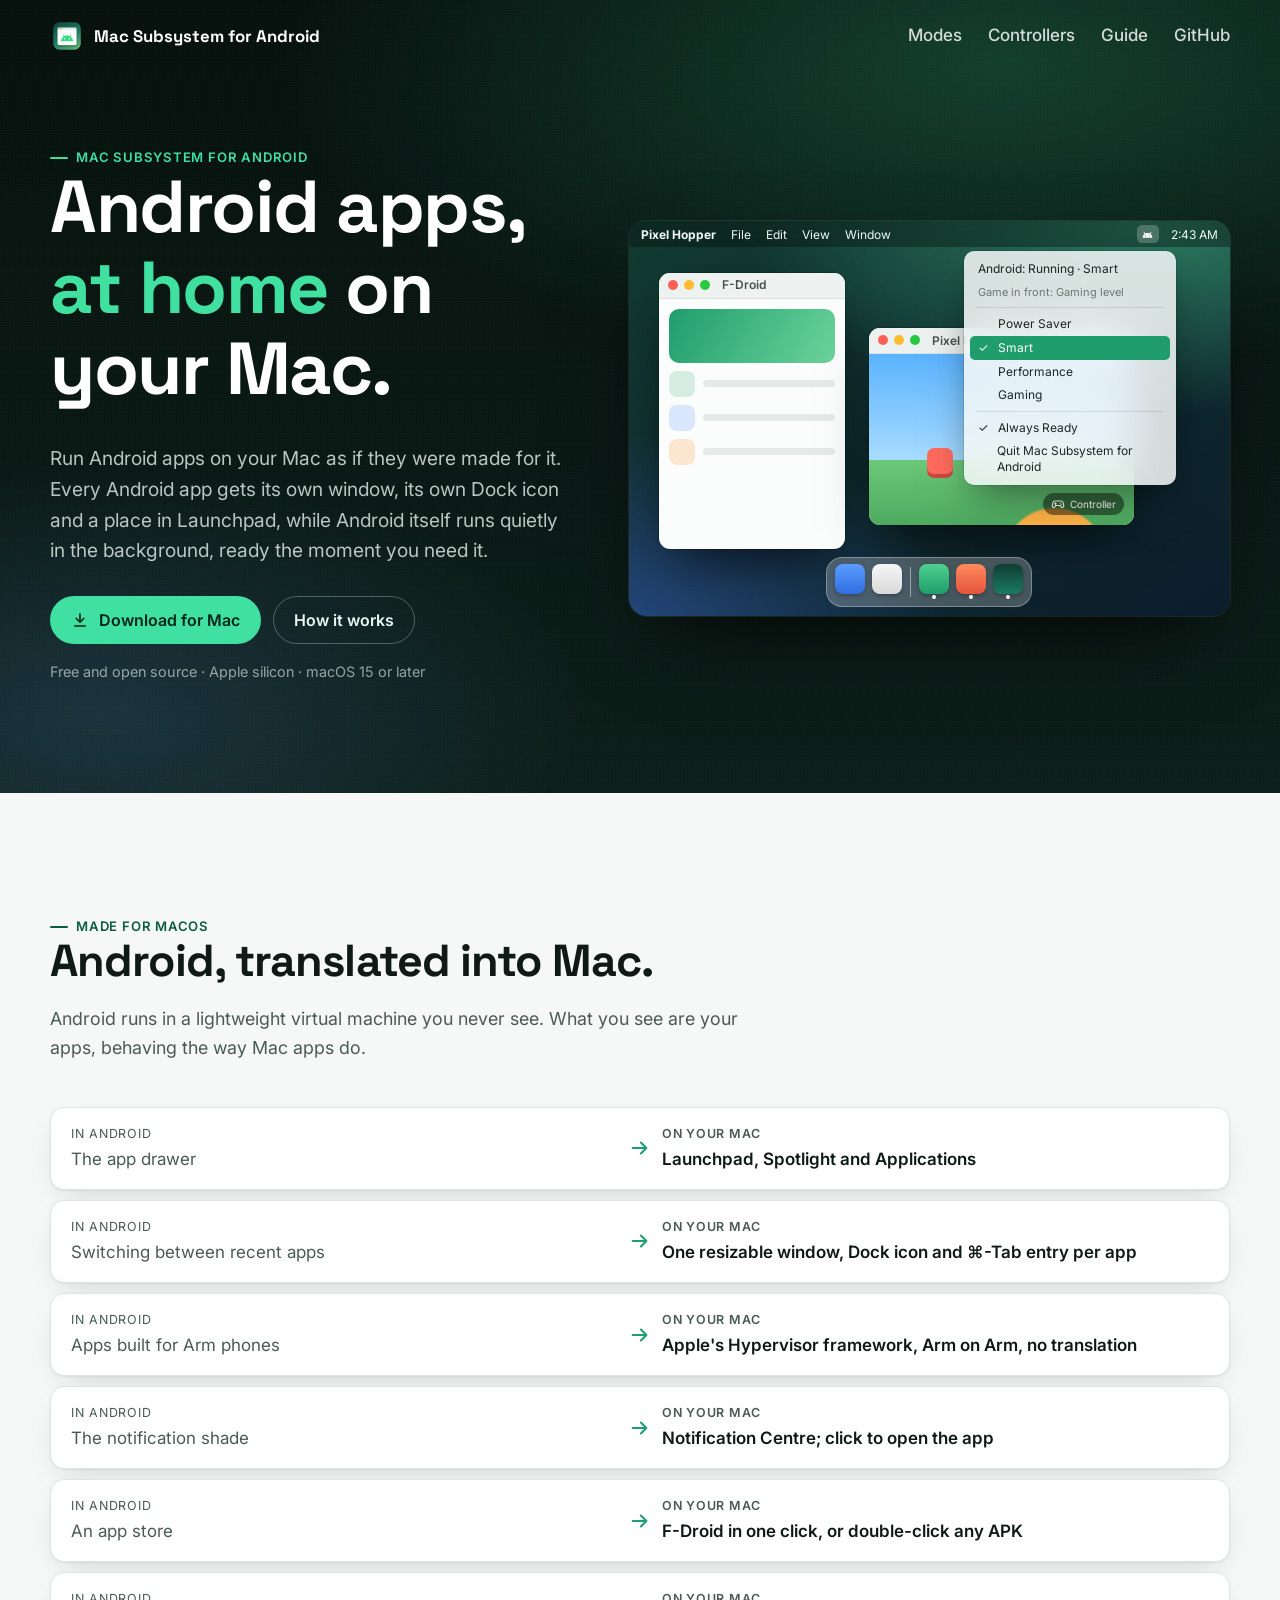
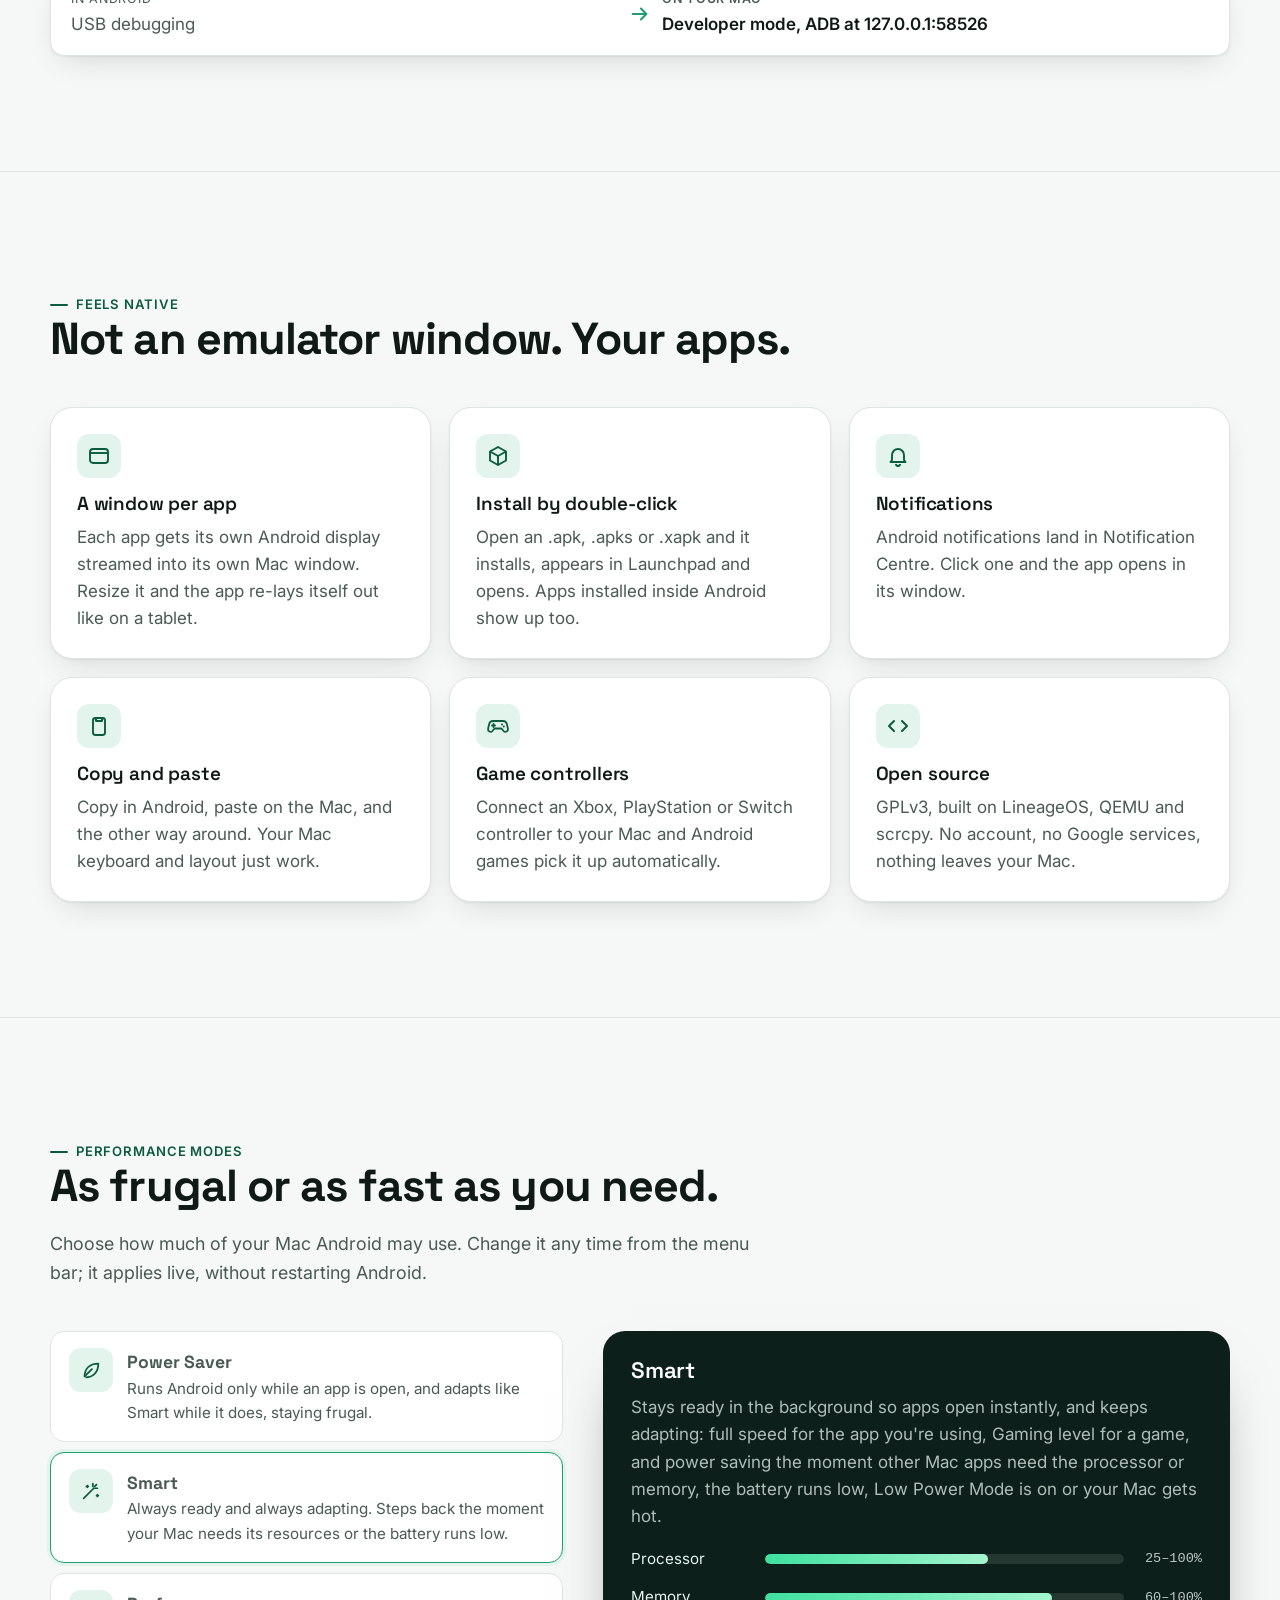
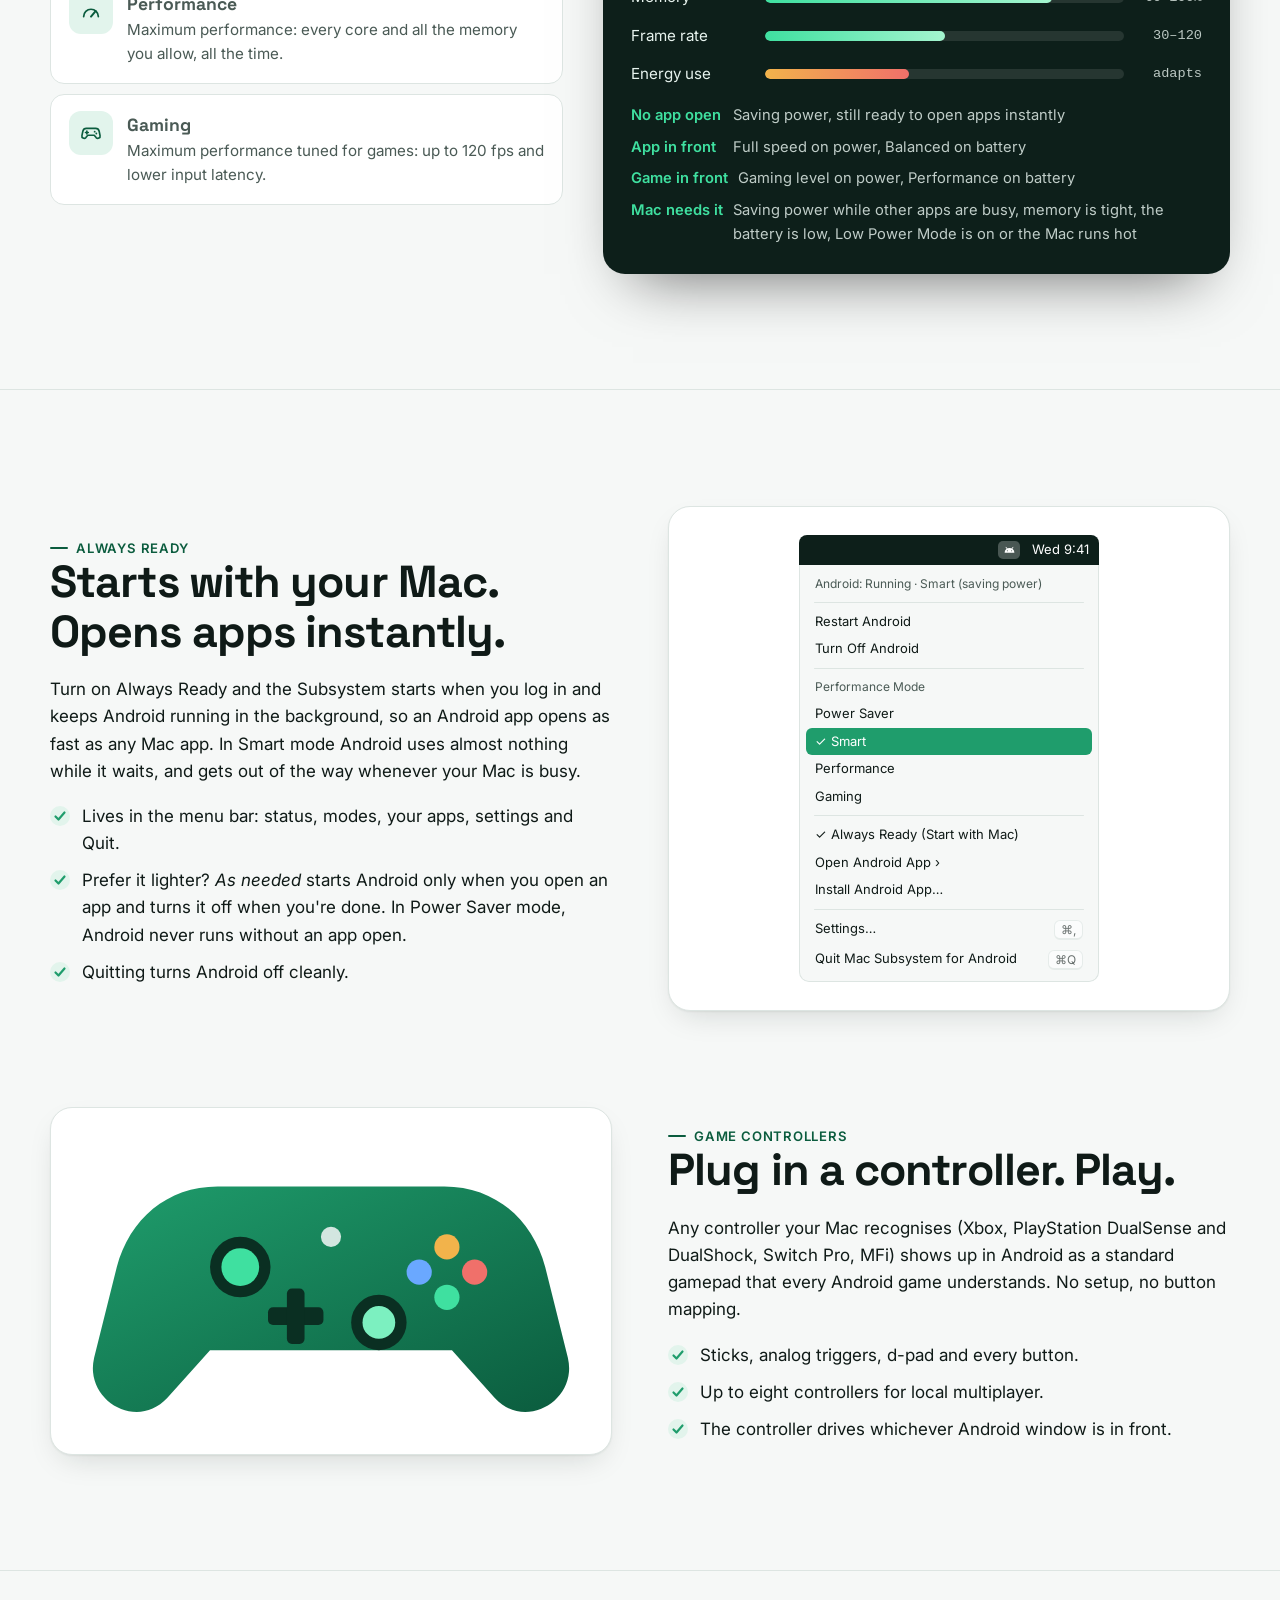
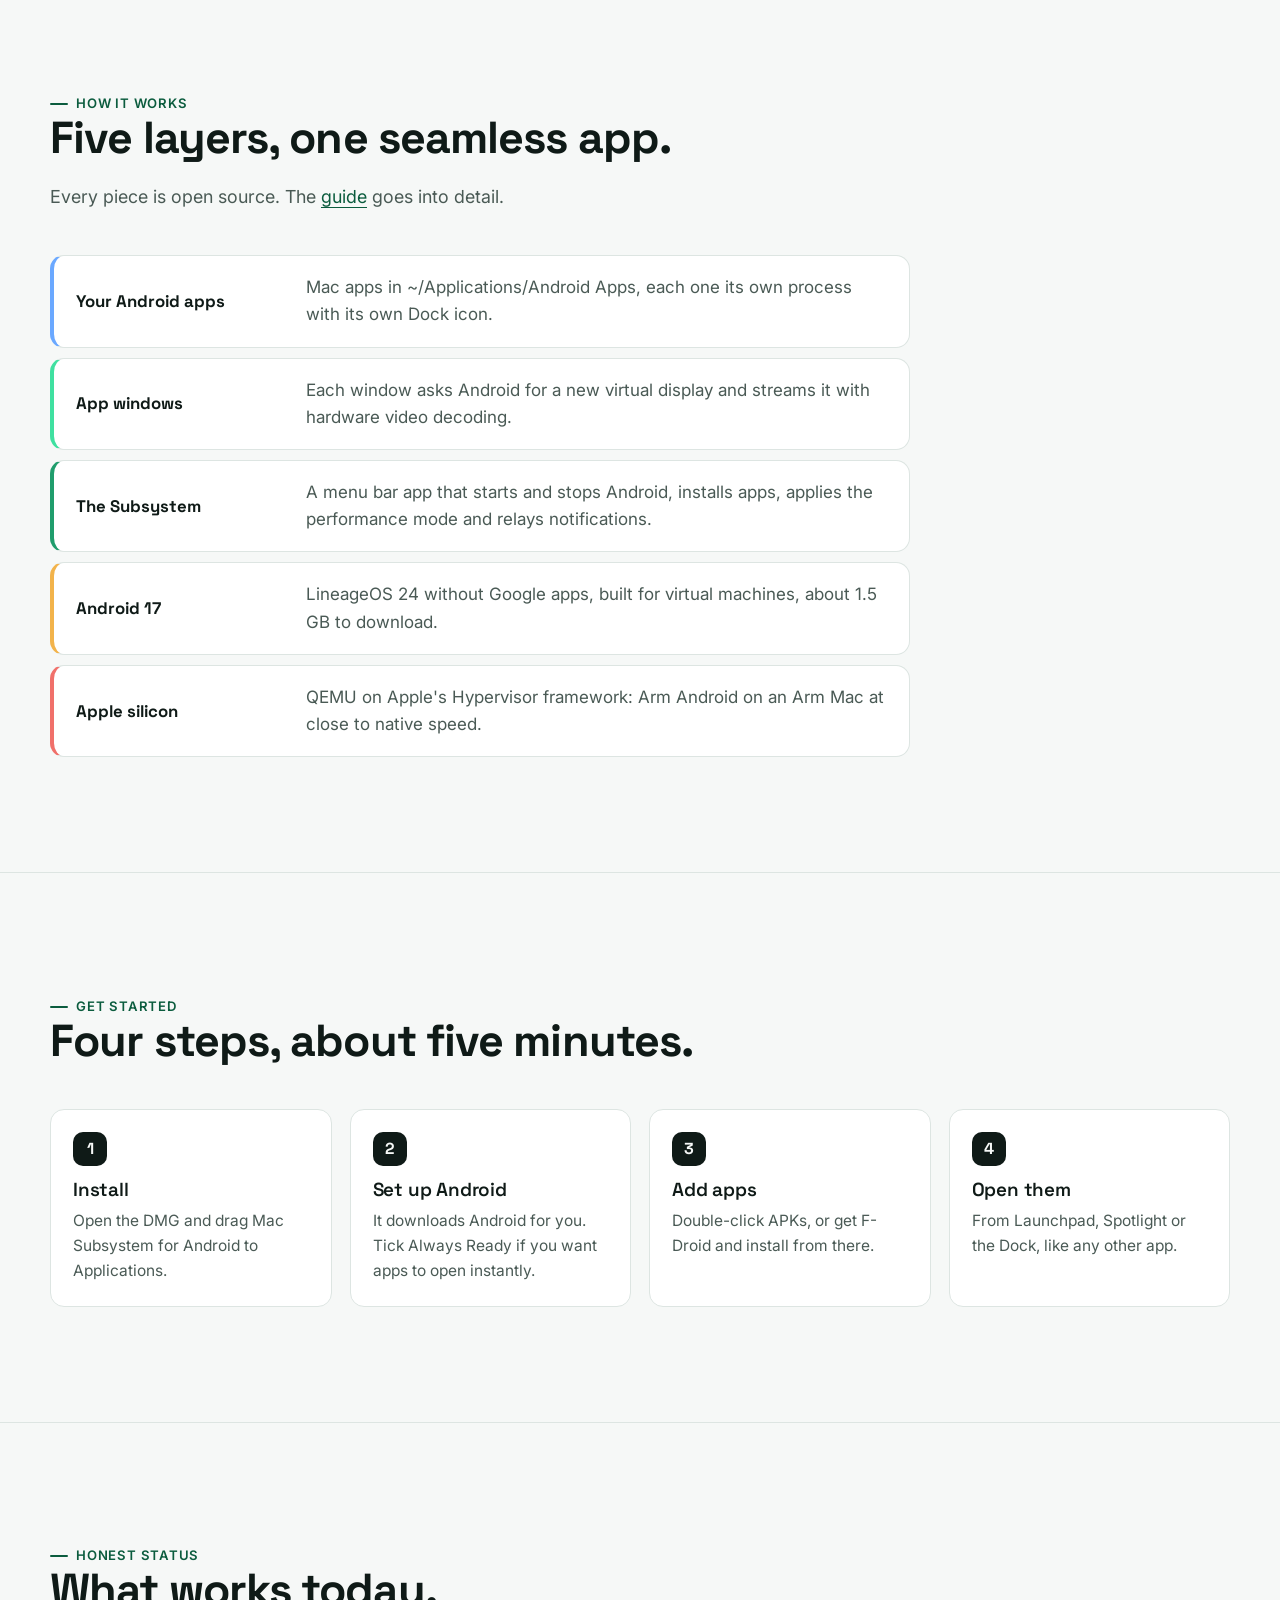
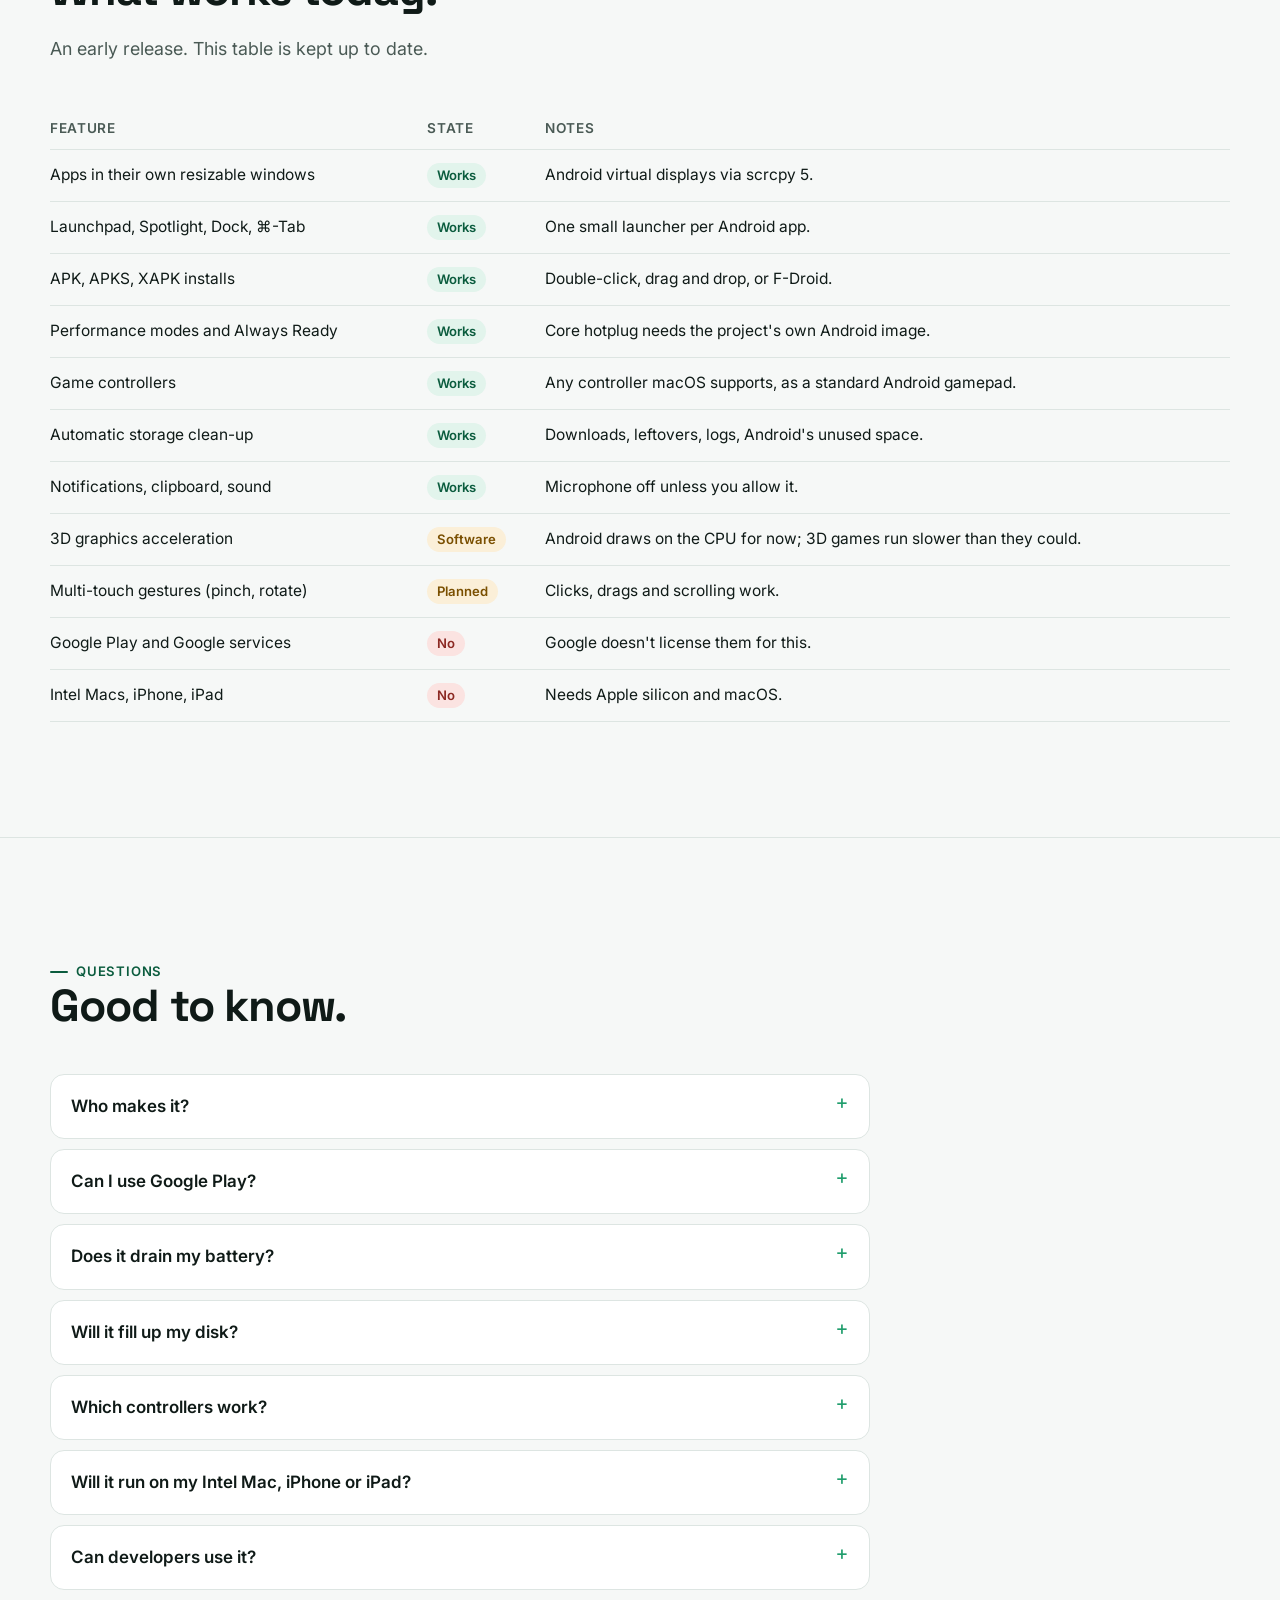
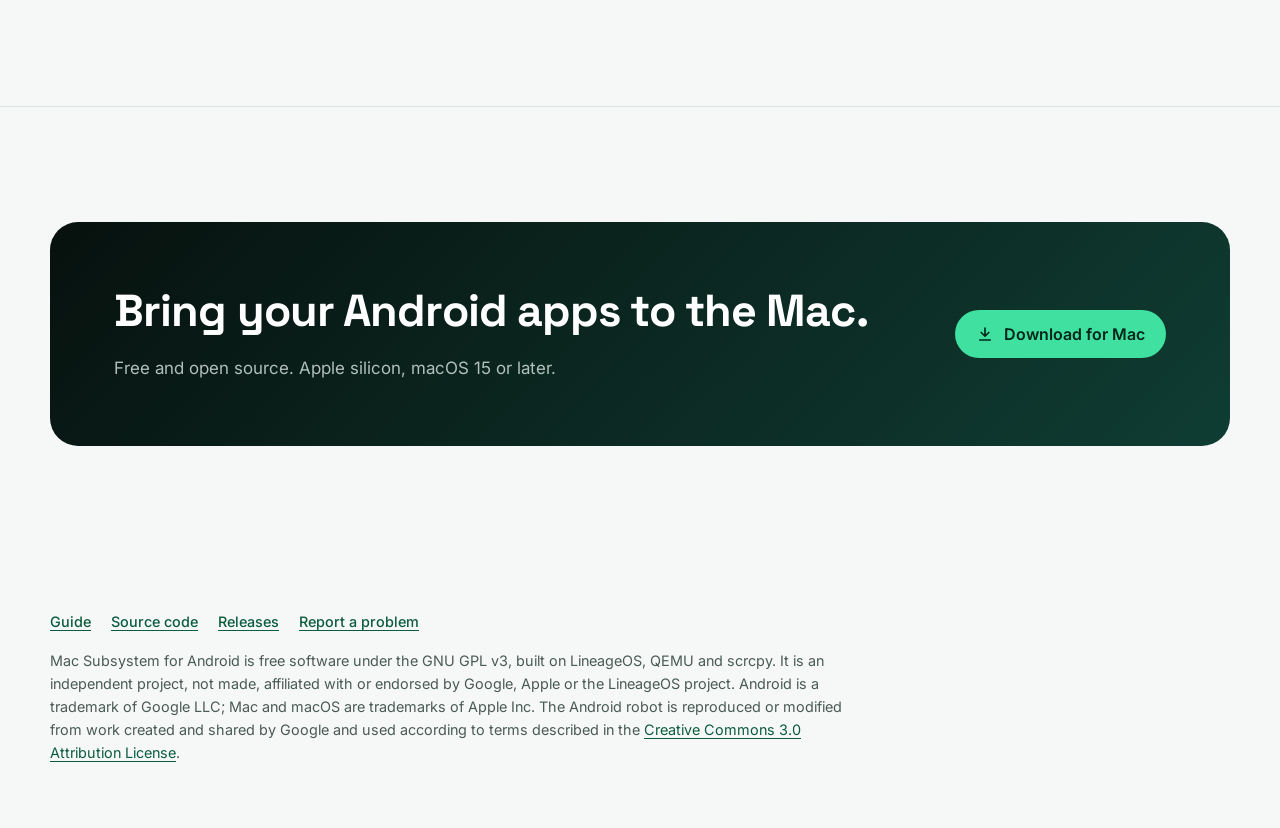
==== site/index.html @ d477b393 "Mac Subsystem for Android 0.1.0 Run Android apps on the Mac: LineageOS in QEMU with Apple's Hypervis" ====
<!doctype html>
<html lang="en">
<head>
  <meta charset="utf-8">
  <meta name="viewport" content="width=device-width, initial-scale=1">
  <title>Mac Subsystem for Android — Android apps, at home on your Mac</title>
  <meta name="description" content="Mac Subsystem for Android runs Android apps on your Mac like Mac apps: each one in its own window with its own Dock icon, game controllers, smart performance modes, and always ready in the background. Free and open source.">
  <meta name="theme-color" content="#07110e">
  <link rel="icon" href="assets/favicon.png">
  <link rel="apple-touch-icon" href="assets/apple-touch-icon.png">
  <link rel="preconnect" href="https://fonts.googleapis.com">
  <link rel="preconnect" href="https://fonts.gstatic.com" crossorigin>
  <link href="https://fonts.googleapis.com/css2?family=Inter:wght@400;500;600;700&family=Space+Grotesk:wght@500;600;700&display=swap" rel="stylesheet">
  <link rel="stylesheet" href="site.css">
</head>
<body>
  <svg width="0" height="0" style="position:absolute" aria-hidden="true">
    <symbol id="i-download" viewBox="0 0 24 24"><path d="M12 4v11m-5-5 5 5 5-5M5 20h14" fill="none" stroke="currentColor" stroke-width="2.2" stroke-linecap="round" stroke-linejoin="round"/></symbol>
    <symbol id="i-arrow" viewBox="0 0 24 24"><path d="M4 12h15m-6-6 6 6-6 6" fill="none" stroke="currentColor" stroke-width="2.2" stroke-linecap="round" stroke-linejoin="round"/></symbol>
    <symbol id="i-droid" viewBox="0 0 24 24"><path d="M8.2 11.9 5.7 7.9m10.1 4 2.5-4" stroke="currentColor" stroke-width="1.6" stroke-linecap="round"/><path fill-rule="evenodd" fill="currentColor" d="M3 18a9 9 0 0 1 18 0zM7.1 14.2a1 1 0 1 0 2 0a1 1 0 1 0-2 0zM14.9 14.2a1 1 0 1 0 2 0a1 1 0 1 0-2 0z"/></symbol>
    <symbol id="i-window" viewBox="0 0 24 24"><rect x="3" y="5" width="18" height="14" rx="3" fill="none" stroke="currentColor" stroke-width="1.9"/><path d="M3 9h18" stroke="currentColor" stroke-width="1.9"/></symbol>
    <symbol id="i-bell" viewBox="0 0 24 24"><path d="M6 16V11a6 6 0 0 1 12 0v5l1.5 2h-15z" fill="none" stroke="currentColor" stroke-width="1.9" stroke-linejoin="round"/><path d="M10 20a2 2 0 0 0 4 0" fill="none" stroke="currentColor" stroke-width="1.9"/></symbol>
    <symbol id="i-clip" viewBox="0 0 24 24"><rect x="6" y="4" width="12" height="17" rx="2.5" fill="none" stroke="currentColor" stroke-width="1.9"/><path d="M9 4h6v3H9z" fill="none" stroke="currentColor" stroke-width="1.9" stroke-linejoin="round"/></symbol>
    <symbol id="i-box" viewBox="0 0 24 24"><path d="M12 3 20 7.5v9L12 21l-8-4.5v-9z" fill="none" stroke="currentColor" stroke-width="1.9" stroke-linejoin="round"/><path d="M4 7.5 12 12l8-4.5M12 12v9" fill="none" stroke="currentColor" stroke-width="1.9"/></symbol>
    <symbol id="i-code" viewBox="0 0 24 24"><path d="m8 7-5 5 5 5m8-10 5 5-5 5" fill="none" stroke="currentColor" stroke-width="2" stroke-linecap="round" stroke-linejoin="round"/></symbol>
    <symbol id="i-leaf" viewBox="0 0 24 24"><path d="M5 19c0-8 5-14 15-14 0 10-6 15-14 15" fill="none" stroke="currentColor" stroke-width="1.9" stroke-linejoin="round"/><path d="M5 19 13 11" stroke="currentColor" stroke-width="1.9" stroke-linecap="round"/></symbol>
    <symbol id="i-wand" viewBox="0 0 24 24"><path d="m4 20 11-11M14 4v3m5 2h-3m2-4-2 2m-8-1v2m-1-1h2m10 9v2m-1-1h2" fill="none" stroke="currentColor" stroke-width="1.9" stroke-linecap="round"/></symbol>
    <symbol id="i-gauge" viewBox="0 0 24 24"><path d="M4 17a8 8 0 1 1 16 0" fill="none" stroke="currentColor" stroke-width="1.9" stroke-linecap="round"/><path d="m12 17 5-6" stroke="currentColor" stroke-width="2.2" stroke-linecap="round"/></symbol>
    <symbol id="i-pad" viewBox="0 0 24 24"><path d="M7 7h10a4 4 0 0 1 3.9 3.1l1 4.7A2.5 2.5 0 0 1 17.6 17l-2.1-2.5h-7L6.4 17a2.5 2.5 0 0 1-4.3-2.2l1-4.7A4 4 0 0 1 7 7z" fill="none" stroke="currentColor" stroke-width="1.8" stroke-linejoin="round"/><path d="M7.5 10v3M6 11.5h3" stroke="currentColor" stroke-width="1.8" stroke-linecap="round"/><circle cx="16" cy="10.5" r="1" fill="currentColor"/><circle cx="17.8" cy="12.5" r="1" fill="currentColor"/></symbol>
  </svg>

  <header class="topbar">
    <div class="container">
      <a class="logo" href="./"><img src="assets/icon-512.png" alt="">Mac Subsystem for Android</a>
      <nav class="topnav" aria-label="Main">
        <a href="#modes" class="hide-sm">Modes</a>
        <a href="#controllers" class="hide-sm">Controllers</a>
        <a href="guide.html">Guide</a>
        <a href="https://github.com/__REPO__">GitHub</a>
      </nav>
    </div>
  </header>

  <main>
    <section class="hero">
      <div class="container hero-grid">
        <div>
          <span class="eyebrow">Mac Subsystem for Android</span>
          <h1>Android apps, <em>at home</em> on your Mac.</h1>
          <p class="lede">Run Android apps on your Mac as if they were made for it. Every Android app gets its own window, its own Dock icon and a place in Launchpad, while Android itself runs quietly in the background, ready the moment you need it.</p>
          <div class="cta">
            <a class="btn btn-primary" id="download" href="https://github.com/__REPO__/releases/latest">
              <svg aria-hidden="true"><use href="#i-download"/></svg>Download for Mac
            </a>
            <a class="btn btn-ghost" href="#how">How it works</a>
          </div>
          <p class="fineprint" id="release-line">Free and open source · Apple silicon · macOS 15 or later</p>
        </div>

        <div class="mac" role="img" aria-label="A Mac desktop with two Android apps in their own windows, a game controller playing one of them, and the Subsystem's menu bar menu open showing Smart mode.">
          <div class="mac-bar" aria-hidden="true">
            <b>Pixel Hopper</b><span>File</span><span>Edit</span><span>View</span><span>Window</span>
            <span class="tray">
              <span class="tray-icon"><svg><use href="#i-droid"/></svg></span>
              <span id="clock">9:41</span>
            </span>
          </div>
          <div class="tray-menu" aria-hidden="true">
            <div class="item">Android: Running · Smart</div>
            <div class="item dim">Game in front: Gaming level</div>
            <hr>
            <div class="item"><span class="check"></span>Power Saver</div>
            <div class="item on"><span class="check">✓</span>Smart</div>
            <div class="item"><span class="check"></span>Performance</div>
            <div class="item"><span class="check"></span>Gaming</div>
            <hr>
            <div class="item"><span class="check">✓</span>Always Ready</div>
            <div class="item"><span class="check"></span>Quit Mac Subsystem for Android</div>
          </div>
          <div class="window w-store" aria-hidden="true">
            <div class="title"><i></i><i></i><i></i><span>F-Droid</span></div>
            <div class="store">
              <div class="banner"></div>
              <div class="row"><i></i><span></span></div>
              <div class="row"><i></i><span></span></div>
              <div class="row"><i></i><span></span></div>
            </div>
          </div>
          <div class="window w-game" aria-hidden="true">
            <div class="title"><i></i><i></i><i></i><span>Pixel Hopper</span></div>
            <div class="game">
              <span class="coin"></span><span class="coin"></span><span class="coin"></span>
              <div class="player"></div>
              <div class="pad"><svg><use href="#i-pad"/></svg>Controller</div>
            </div>
          </div>
          <div class="dock" aria-hidden="true">
            <span class="d1"></span><span class="d2"></span><span class="sep"></span><span class="d3 on"></span><span class="d4 on"></span><span class="d5 on"></span>
          </div>
        </div>
      </div>
    </section>

    <section class="band" id="mac">
      <div class="container">
        <div class="section-head">
          <span class="eyebrow">Made for macOS</span>
          <h2>Android, translated into Mac.</h2>
          <p>Android runs in a lightweight virtual machine you never see. What you see are your apps, behaving the way Mac apps do.</p>
        </div>
        <div class="translate">
          <div class="pair"><div class="from"><small>In Android</small>The app drawer</div><div class="arrow"><svg><use href="#i-arrow"/></svg></div><div class="to"><small>On your Mac</small>Launchpad, Spotlight and Applications</div></div>
          <div class="pair"><div class="from"><small>In Android</small>Switching between recent apps</div><div class="arrow"><svg><use href="#i-arrow"/></svg></div><div class="to"><small>On your Mac</small>One resizable window, Dock icon and ⌘-Tab entry per app</div></div>
          <div class="pair"><div class="from"><small>In Android</small>Apps built for Arm phones</div><div class="arrow"><svg><use href="#i-arrow"/></svg></div><div class="to"><small>On your Mac</small>Apple's Hypervisor framework, Arm on Arm, no translation</div></div>
          <div class="pair"><div class="from"><small>In Android</small>The notification shade</div><div class="arrow"><svg><use href="#i-arrow"/></svg></div><div class="to"><small>On your Mac</small>Notification Centre; click to open the app</div></div>
          <div class="pair"><div class="from"><small>In Android</small>An app store</div><div class="arrow"><svg><use href="#i-arrow"/></svg></div><div class="to"><small>On your Mac</small>F-Droid in one click, or double-click any APK</div></div>
          <div class="pair"><div class="from"><small>In Android</small>USB debugging</div><div class="arrow"><svg><use href="#i-arrow"/></svg></div><div class="to"><small>On your Mac</small>Developer mode, ADB at 127.0.0.1:58526</div></div>
        </div>
      </div>
    </section>

    <section class="band" id="features">
      <div class="container">
        <div class="section-head">
          <span class="eyebrow">Feels native</span>
          <h2>Not an emulator window. Your apps.</h2>
        </div>
        <div class="cards">
          <div class="card"><div class="glyph"><svg><use href="#i-window"/></svg></div><h3>A window per app</h3><p>Each app gets its own Android display streamed into its own Mac window. Resize it and the app re-lays itself out like on a tablet.</p></div>
          <div class="card"><div class="glyph"><svg><use href="#i-box"/></svg></div><h3>Install by double-click</h3><p>Open an .apk, .apks or .xapk and it installs, appears in Launchpad and opens. Apps installed inside Android show up too.</p></div>
          <div class="card"><div class="glyph"><svg><use href="#i-bell"/></svg></div><h3>Notifications</h3><p>Android notifications land in Notification Centre. Click one and the app opens in its window.</p></div>
          <div class="card"><div class="glyph"><svg><use href="#i-clip"/></svg></div><h3>Copy and paste</h3><p>Copy in Android, paste on the Mac, and the other way around. Your Mac keyboard and layout just work.</p></div>
          <div class="card"><div class="glyph"><svg><use href="#i-pad"/></svg></div><h3>Game controllers</h3><p>Connect an Xbox, PlayStation or Switch controller to your Mac and Android games pick it up automatically.</p></div>
          <div class="card"><div class="glyph"><svg><use href="#i-code"/></svg></div><h3>Open source</h3><p>GPLv3, built on LineageOS, QEMU and scrcpy. No account, no Google services, nothing leaves your Mac.</p></div>
        </div>
      </div>
    </section>

    <section class="band" id="modes">
      <div class="container">
        <div class="section-head">
          <span class="eyebrow">Performance modes</span>
          <h2>As frugal or as fast as you need.</h2>
          <p>Choose how much of your Mac Android may use. Change it any time from the menu bar; it applies live, without restarting Android.</p>
        </div>
        <div class="modes">
          <div class="mode-tabs" role="tablist" aria-label="Performance modes">
            <button class="mode-tab" role="tab" aria-selected="false" data-mode="saver" id="tab-saver" aria-controls="mode-panel">
              <span class="glyph"><svg><use href="#i-leaf"/></svg></span>
              <span><strong>Power Saver</strong><span>Runs Android only while an app is open, and adapts like Smart while it does, staying frugal.</span></span>
            </button>
            <button class="mode-tab" role="tab" aria-selected="true" data-mode="smart" id="tab-smart" aria-controls="mode-panel">
              <span class="glyph"><svg><use href="#i-wand"/></svg></span>
              <span><strong>Smart</strong><span>Always ready and always adapting. Steps back the moment your Mac needs its resources or the battery runs low.</span></span>
            </button>
            <button class="mode-tab" role="tab" aria-selected="false" data-mode="performance" id="tab-performance" aria-controls="mode-panel">
              <span class="glyph"><svg><use href="#i-gauge"/></svg></span>
              <span><strong>Performance</strong><span>Maximum performance: every core and all the memory you allow, all the time.</span></span>
            </button>
            <button class="mode-tab" role="tab" aria-selected="false" data-mode="game" id="tab-game" aria-controls="mode-panel">
              <span class="glyph"><svg><use href="#i-pad"/></svg></span>
              <span><strong>Gaming</strong><span>Maximum performance tuned for games: up to 120 fps and lower input latency.</span></span>
            </button>
          </div>

          <div class="meter-panel" id="mode-panel" role="tabpanel" aria-live="polite">
            <h3 id="mode-title">Smart</h3>
            <p id="mode-text">Stays ready in the background and adapts all the time.</p>
            <div class="meter"><span>Processor</span><span class="track"><span class="fill" id="m-cpu"></span></span><span class="value" id="v-cpu"></span></div>
            <div class="meter"><span>Memory</span><span class="track"><span class="fill" id="m-mem"></span></span><span class="value" id="v-mem"></span></div>
            <div class="meter"><span>Frame rate</span><span class="track"><span class="fill" id="m-fps"></span></span><span class="value" id="v-fps"></span></div>
            <div class="meter energy"><span>Energy use</span><span class="track"><span class="fill" id="m-energy"></span></span><span class="value" id="v-energy"></span></div>
            <ul class="smart-rules" id="smart-rules">
              <li><b>No app open</b>Saving power, still ready to open apps instantly</li>
              <li><b>App in front</b>Full speed on power, Balanced on battery</li>
              <li><b>Game in front</b>Gaming level on power, Performance on battery</li>
              <li><b>Mac needs it</b>Saving power while other apps are busy, memory is tight, the battery is low, Low Power Mode is on or the Mac runs hot</li>
            </ul>
          </div>
        </div>
      </div>
    </section>

    <section class="band" id="always">
      <div class="container">
        <div class="split">
          <div>
            <span class="eyebrow">Always ready</span>
            <h2>Starts with your Mac. Opens apps instantly.</h2>
            <p>Turn on Always Ready and the Subsystem starts when you log in and keeps Android running in the background, so an Android app opens as fast as any Mac app. In Smart mode Android uses almost nothing while it waits, and gets out of the way whenever your Mac is busy.</p>
            <ul class="checks">
              <li>Lives in the menu bar: status, modes, your apps, settings and Quit.</li>
              <li>Prefer it lighter? <em>As needed</em> starts Android only when you open an app and turns it off when you're done. In Power Saver mode, Android never runs without an app open.</li>
              <li>Quitting turns Android off cleanly.</li>
            </ul>
          </div>
          <div class="panel">
            <div class="menu-demo" aria-label="The Subsystem's menu bar menu">
              <div class="bar"><span class="tray-icon"><svg width="13" height="13"><use href="#i-droid"/></svg></span><span>Wed 9:41</span></div>
              <ul>
                <li class="head">Android: Running · Smart (saving power)</li>
                <li class="sep"></li>
                <li>Restart Android</li>
                <li>Turn Off Android</li>
                <li class="sep"></li>
                <li class="head">Performance Mode</li>
                <li>Power Saver</li>
                <li class="on">✓ Smart</li>
                <li>Performance</li>
                <li>Gaming</li>
                <li class="sep"></li>
                <li>✓ Always Ready (Start with Mac)</li>
                <li>Open Android App ›</li>
                <li>Install Android App…</li>
                <li class="sep"></li>
                <li>Settings… <kbd>⌘,</kbd></li>
                <li>Quit Mac Subsystem for Android <kbd>⌘Q</kbd></li>
              </ul>
            </div>
          </div>
        </div>

        <div class="split flip" id="controllers">
          <div>
            <span class="eyebrow">Game controllers</span>
            <h2>Plug in a controller. Play.</h2>
            <p>Any controller your Mac recognises (Xbox, PlayStation DualSense and DualShock, Switch Pro, MFi) shows up in Android as a standard gamepad that every Android game understands. No setup, no button mapping.</p>
            <ul class="checks">
              <li>Sticks, analog triggers, d-pad and every button.</li>
              <li>Up to eight controllers for local multiplayer.</li>
              <li>The controller drives whichever Android window is in front.</li>
            </ul>
          </div>
          <div class="panel controller-art" aria-hidden="true">
            <svg viewBox="0 0 400 230">
              <defs><linearGradient id="padg" x1="0" y1="0" x2="1" y2="1"><stop offset="0" stop-color="#1f9d6c"/><stop offset="1" stop-color="#0b5c3e"/></linearGradient></defs>
              <path d="M110 40h180c40 0 70 26 80 64l18 72c8 34-34 58-58 32l-34-38H104l-34 38c-24 26-66 2-58-32l18-72c10-38 40-64 80-64z" fill="url(#padg)"/>
              <circle cx="128" cy="104" r="24" fill="#0a2f22"/><circle cx="128" cy="104" r="15" fill="#3fe0a0"/>
              <circle cx="238" cy="148" r="22" fill="#0a2f22"/><circle cx="238" cy="148" r="13" fill="#7cf0c0"/>
              <rect x="150" y="136" width="44" height="14" rx="4" fill="#0a2f22"/><rect x="165" y="121" width="14" height="44" rx="4" fill="#0a2f22"/>
              <circle cx="292" cy="88" r="10" fill="#f2b34b"/><circle cx="314" cy="108" r="10" fill="#f0706a"/><circle cx="270" cy="108" r="10" fill="#6aa8ff"/><circle cx="292" cy="128" r="10" fill="#3fe0a0"/>
              <circle cx="200" cy="80" r="8" fill="#e8f1ee" opacity=".9"/>
            </svg>
          </div>
        </div>
      </div>
    </section>

    <section class="band" id="how">
      <div class="container">
        <div class="section-head">
          <span class="eyebrow">How it works</span>
          <h2>Five layers, one seamless app.</h2>
          <p>Every piece is open source. The <a href="guide.html#architecture">guide</a> goes into detail.</p>
        </div>
        <div class="stack">
          <div class="layer"><b>Your Android apps</b><span>Mac apps in ~/Applications/Android Apps, each one its own process with its own Dock icon.</span></div>
          <div class="layer"><b>App windows</b><span>Each window asks Android for a new virtual display and streams it with hardware video decoding.</span></div>
          <div class="layer"><b>The Subsystem</b><span>A menu bar app that starts and stops Android, installs apps, applies the performance mode and relays notifications.</span></div>
          <div class="layer"><b>Android 17</b><span>LineageOS 24 without Google apps, built for virtual machines, about 1.5 GB to download.</span></div>
          <div class="layer"><b>Apple silicon</b><span>QEMU on Apple's Hypervisor framework: Arm Android on an Arm Mac at close to native speed.</span></div>
        </div>
      </div>
    </section>

    <section class="band" id="start">
      <div class="container">
        <div class="section-head">
          <span class="eyebrow">Get started</span>
          <h2>Four steps, about five minutes.</h2>
        </div>
        <ol class="steps">
          <li><h3>Install</h3><p>Open the DMG and drag Mac Subsystem for Android to Applications.</p></li>
          <li><h3>Set up Android</h3><p>It downloads Android for you. Tick Always Ready if you want apps to open instantly.</p></li>
          <li><h3>Add apps</h3><p>Double-click APKs, or get F-Droid and install from there.</p></li>
          <li><h3>Open them</h3><p>From Launchpad, Spotlight or the Dock, like any other app.</p></li>
        </ol>
      </div>
    </section>

    <section class="band" id="status">
      <div class="container">
        <div class="section-head">
          <span class="eyebrow">Honest status</span>
          <h2>What works today.</h2>
          <p>An early release. This table is kept up to date.</p>
        </div>
        <table class="status">
          <thead><tr><th scope="col">Feature</th><th scope="col">State</th><th scope="col">Notes</th></tr></thead>
          <tbody>
            <tr><td>Apps in their own resizable windows</td><td><span class="pill yes">Works</span></td><td>Android virtual displays via scrcpy 5.</td></tr>
            <tr><td>Launchpad, Spotlight, Dock, ⌘-Tab</td><td><span class="pill yes">Works</span></td><td>One small launcher per Android app.</td></tr>
            <tr><td>APK, APKS, XAPK installs</td><td><span class="pill yes">Works</span></td><td>Double-click, drag and drop, or F-Droid.</td></tr>
            <tr><td>Performance modes and Always Ready</td><td><span class="pill yes">Works</span></td><td>Core hotplug needs the project's own Android image.</td></tr>
            <tr><td>Game controllers</td><td><span class="pill yes">Works</span></td><td>Any controller macOS supports, as a standard Android gamepad.</td></tr>
            <tr><td>Automatic storage clean-up</td><td><span class="pill yes">Works</span></td><td>Downloads, leftovers, logs, Android's unused space.</td></tr>
            <tr><td>Notifications, clipboard, sound</td><td><span class="pill yes">Works</span></td><td>Microphone off unless you allow it.</td></tr>
            <tr><td>3D graphics acceleration</td><td><span class="pill part">Software</span></td><td>Android draws on the CPU for now; 3D games run slower than they could.</td></tr>
            <tr><td>Multi-touch gestures (pinch, rotate)</td><td><span class="pill part">Planned</span></td><td>Clicks, drags and scrolling work.</td></tr>
            <tr><td>Google Play and Google services</td><td><span class="pill no">No</span></td><td>Google doesn't license them for this.</td></tr>
            <tr><td>Intel Macs, iPhone, iPad</td><td><span class="pill no">No</span></td><td>Needs Apple silicon and macOS.</td></tr>
          </tbody>
        </table>
      </div>
    </section>

    <section class="band" id="faq">
      <div class="container">
        <div class="section-head">
          <span class="eyebrow">Questions</span>
          <h2>Good to know.</h2>
        </div>
        <div class="faq">
          <details><summary>Who makes it?</summary><p>It's an independent, open-source project. It isn't affiliated with or endorsed by Google, Apple or LineageOS.</p></details>
          <details><summary>Can I use Google Play?</summary><p>Not out of the box. The Android image has no Google apps, so you install apps as APKs or from F-Droid. Apps that require Google Play services may not work.</p></details>
          <details><summary>Does it drain my battery?</summary><p>In Power Saver mode Android only runs while an Android app is open, and turns off 30 seconds after you close the last one. Smart mode keeps Android ready, but on the efficiency cores with most of its memory handed back to macOS whenever no Android app is in front, and it drops to power saving whenever the battery is low or other apps need your Mac.</p></details>
          <details><summary>Will it fill up my disk?</summary><p>It cleans up after itself: finished downloads, install leftovers, old images and logs go automatically, and space Android frees is given back to your Mac. When your Mac is low on space it also clears Android apps' caches and compacts Android's disks. Settings › Storage shows what it uses.</p></details>
          <details><summary>Which controllers work?</summary><p>Anything macOS's Game Controller framework supports: Xbox Wireless, PlayStation DualSense and DualShock 4, Nintendo Switch Pro and MFi controllers. Pair them in System Settings › Bluetooth.</p></details>
          <details><summary>Will it run on my Intel Mac, iPhone or iPad?</summary><p>No. It needs Apple silicon for the hypervisor, and iOS doesn't allow apps to run virtual machines like this.</p></details>
          <details><summary>Can developers use it?</summary><p>Yes. Turn on Developer mode and connect with <code>adb connect 127.0.0.1:58526</code>. Android Studio sees it like a device.</p></details>
        </div>
      </div>
    </section>

    <section class="band">
      <div class="container">
        <div class="download">
          <div>
            <h2>Bring your Android apps to the Mac.</h2>
            <p>Free and open source. Apple silicon, macOS 15 or later.</p>
          </div>
          <a class="btn btn-primary" id="download-2" href="https://github.com/__REPO__/releases/latest">
            <svg aria-hidden="true"><use href="#i-download"/></svg>Download for Mac
          </a>
        </div>
      </div>
    </section>
  </main>

  <footer class="footer">
    <div class="container">
      <nav aria-label="Footer">
        <a href="guide.html">Guide</a>
        <a href="https://github.com/__REPO__">Source code</a>
        <a href="https://github.com/__REPO__/releases">Releases</a>
        <a href="https://github.com/__REPO__/issues">Report a problem</a>
      </nav>
      <p>Mac Subsystem for Android is free software under the GNU GPL v3, built on LineageOS, QEMU and scrcpy. It is an independent project, not made, affiliated with or endorsed by Google, Apple or the LineageOS project. Android is a trademark of Google LLC; Mac and macOS are trademarks of Apple Inc. The Android robot is reproduced or modified from work created and shared by Google and used according to terms described in the <a href="https://creativecommons.org/licenses/by/3.0/">Creative Commons 3.0 Attribution License</a>.</p>
    </div>
  </footer>

  <script src="site.js" defer></script>
</body>
</html>
---- site/site.css ----
/* Mac Subsystem for Android — website.
   A night-sky desktop for the hero, then calm, readable pages. */

:root {
  --bg: #f6f8f7;
  --surface: #ffffff;
  --ink: #0f1a17;
  --ink-soft: #4a5a55;
  --rule: #dde5e2;
  --accent: #1f9d6c;
  --accent-ink: #0b5c3e;
  --accent-soft: #e2f4ec;
  --night: #07110e;
  --night-2: #0d1f1a;
  --glow: #3fe0a0;
  --amber: #f2b34b;
  --rose: #f0706a;
  --sky: #6aa8ff;
  --radius: 14px;
  --radius-l: 22px;
  --shadow: 0 1px 2px rgba(15, 26, 23, 0.06), 0 12px 32px -12px rgba(15, 26, 23, 0.18);
  --font-display: "Space Grotesk", ui-sans-serif, system-ui, sans-serif;
  --font-body: "Inter", ui-sans-serif, system-ui, -apple-system, sans-serif;
  --font-mono: ui-monospace, "SF Mono", Menlo, monospace;
  --measure: 64ch;
  color-scheme: light;
}

@media (prefers-color-scheme: dark) {
  :root {
    --bg: #0a1311;
    --surface: #111d1a;
    --ink: #e8f1ee;
    --ink-soft: #a1b4ae;
    --rule: #22332e;
    --accent: #3fcf90;
    --accent-ink: #8ef0c2;
    --accent-soft: #143127;
    --shadow: 0 1px 2px rgba(0, 0, 0, 0.4), 0 12px 32px -12px rgba(0, 0, 0, 0.6);
    color-scheme: dark;
  }
}

*, *::before, *::after { box-sizing: border-box; }
html { scroll-behavior: smooth; -webkit-text-size-adjust: 100%; }
body {
  margin: 0;
  background: var(--bg);
  color: var(--ink);
  font: 400 17px/1.6 var(--font-body);
  -webkit-font-smoothing: antialiased;
}
img, svg { display: block; max-width: 100%; }
a { color: var(--accent-ink); text-underline-offset: 0.2em; }
a:hover { text-decoration-thickness: 2px; }
:focus-visible { outline: 3px solid var(--glow); outline-offset: 3px; border-radius: 6px; }
h1, h2, h3 { font-family: var(--font-display); line-height: 1.1; letter-spacing: -0.02em; margin: 0 0 0.45em; }
h1 { font-size: clamp(2.6rem, 6vw, 4.6rem); font-weight: 700; }
h2 { font-size: clamp(1.9rem, 3.6vw, 2.8rem); font-weight: 700; }
h3 { font-size: 1.18rem; font-weight: 600; letter-spacing: -0.01em; }
p { margin: 0 0 1em; max-width: var(--measure); }
code { font: 0.9em var(--font-mono); background: var(--accent-soft); padding: 0.12em 0.4em; border-radius: 6px; }

.container { width: min(1180px, 100% - 40px); margin-inline: auto; }
.eyebrow {
  display: inline-flex; align-items: center; gap: 8px;
  font: 600 0.82rem/1 var(--font-body); letter-spacing: 0.06em; text-transform: uppercase;
  color: var(--accent-ink);
}
.eyebrow::before { content: ""; width: 18px; height: 2px; background: currentColor; border-radius: 2px; }
.lede { font-size: 1.2rem; color: var(--ink-soft); }

/* ---- Top bar ------------------------------------------------------------ */
.topbar { position: absolute; inset: 0 0 auto; z-index: 5; }
.topbar .container { display: flex; align-items: center; justify-content: space-between; height: 72px; }
.logo { display: flex; align-items: center; gap: 10px; color: #fff; text-decoration: none; font: 700 1.05rem var(--font-display); }
.logo img { width: 34px; height: 34px; }
.topnav { display: flex; gap: 26px; font-weight: 500; }
.topnav a { color: rgba(255, 255, 255, 0.82); text-decoration: none; }
.topnav a:hover { color: #fff; }
.page .topbar { position: static; background: var(--night); }

/* ---- Hero --------------------------------------------------------------- */
.hero {
  position: relative;
  overflow: hidden;
  color: #eaf6f1;
  background:
    radial-gradient(1200px 520px at 78% 8%, rgba(63, 224, 160, 0.22), transparent 60%),
    radial-gradient(800px 420px at 8% 90%, rgba(106, 168, 255, 0.16), transparent 60%),
    linear-gradient(180deg, var(--night) 0%, var(--night-2) 100%);
  padding: 140px 0 96px;
}
.hero::after {
  content: ""; position: absolute; inset: 0; pointer-events: none;
  background-image: radial-gradient(rgba(255, 255, 255, 0.5) 1px, transparent 1px);
  background-size: 3px 3px; opacity: 0.04;
}
.hero-grid { display: grid; grid-template-columns: minmax(0, 1fr) minmax(0, 1.15fr); gap: 56px; align-items: center; position: relative; z-index: 1; }
.hero .eyebrow { color: var(--glow); }
.hero h1 { color: #fff; }
.hero h1 em { font-style: normal; color: var(--glow); }
.hero .lede { color: rgba(234, 246, 241, 0.78); }
.cta { display: flex; flex-wrap: wrap; gap: 12px; margin: 30px 0 16px; }
.btn {
  display: inline-flex; align-items: center; gap: 10px;
  padding: 13px 20px; border-radius: 999px;
  font: 600 1rem var(--font-body); text-decoration: none; border: 1px solid transparent;
  transition: transform 0.15s ease, background 0.15s ease, border-color 0.15s ease;
}
.btn:active { transform: scale(0.98); }
.btn svg { width: 18px; height: 18px; }
.btn-primary { background: var(--glow); color: #04261a; }
.btn-primary:hover { background: #6cf0bb; }
.btn-ghost { color: #eaf6f1; border-color: rgba(255, 255, 255, 0.28); }
.btn-ghost:hover { border-color: rgba(255, 255, 255, 0.6); }
.fineprint { font-size: 0.9rem; color: rgba(234, 246, 241, 0.6); }

/* The desktop illustration */
.mac {
  position: relative;
  aspect-ratio: 16 / 10.5;
  border-radius: 18px;
  background:
    radial-gradient(120% 90% at 85% 0%, #2e7f63 0%, transparent 55%),
    radial-gradient(90% 80% at 0% 100%, #24467a 0%, transparent 60%),
    linear-gradient(150deg, #123b31, #0c1d2c);
  box-shadow: 0 0 0 1px rgba(255, 255, 255, 0.08), 0 40px 80px -30px rgba(0, 0, 0, 0.8);
  overflow: hidden;
  font: 12px/1.3 -apple-system, "SF Pro Text", var(--font-body);
  color: #1b2723;
}
.mac-bar {
  height: 26px; display: flex; align-items: center; gap: 15px; padding: 0 12px;
  background: rgba(8, 20, 16, 0.42); color: #f1f7f4; backdrop-filter: blur(14px);
}
.mac-bar b { font-weight: 700; }
.mac-bar .tray { margin-left: auto; display: flex; align-items: center; gap: 12px; }
.tray-icon {
  display: grid; place-items: center; width: 22px; height: 18px; border-radius: 5px;
  background: rgba(255, 255, 255, 0.22); color: #fff;
}
.tray-icon svg { width: 13px; height: 13px; }
.tray-menu {
  position: absolute; right: 54px; top: 30px; width: 212px; z-index: 3;
  padding: 6px; border-radius: 10px;
  background: rgba(246, 249, 248, 0.86); backdrop-filter: blur(20px);
  box-shadow: 0 0 0 1px rgba(0, 0, 0, 0.1), 0 18px 40px -10px rgba(0, 0, 0, 0.5);
}
.tray-menu .item { padding: 4px 8px; border-radius: 5px; display: flex; align-items: center; gap: 8px; }
.tray-menu .item.dim { color: #6b7975; font-size: 11px; }
.tray-menu .item.on { background: #1f9d6c; color: #fff; }
.tray-menu .item .check { width: 12px; text-align: center; }
.tray-menu hr { border: 0; border-top: 1px solid rgba(0, 0, 0, 0.1); margin: 4px 6px; }
.window {
  position: absolute; border-radius: 11px; overflow: hidden; background: #fbfdfc;
  box-shadow: 0 0 0 1px rgba(0, 0, 0, 0.18), 0 24px 50px -16px rgba(0, 0, 0, 0.7);
}
.window .title {
  height: 26px; display: flex; align-items: center; gap: 6px; padding: 0 9px;
  background: #edf2f0; border-bottom: 1px solid #dbe3e0; font-weight: 600; color: #45524e;
}
.window .title i { width: 10px; height: 10px; border-radius: 50%; display: inline-block; }
.window .title i:nth-child(1) { background: #ff5f57; }
.window .title i:nth-child(2) { background: #febc2e; }
.window .title i:nth-child(3) { background: #28c840; }
.window .title span { margin-left: 6px; }
.w-store { left: 5%; top: 13%; width: 31%; height: 70%; }
.w-game { left: 40%; top: 27%; width: 44%; height: 50%; }
.store { padding: 10px; display: grid; gap: 8px; }
.store .banner { height: 54px; border-radius: 10px; background: linear-gradient(120deg, #1f9d6c, #6cd39b); }
.store .row { display: flex; gap: 8px; align-items: center; }
.store .row i { width: 26px; height: 26px; border-radius: 8px; background: #d4ece1; flex: none; }
.store .row:nth-child(3) i { background: #d9e6fb; }
.store .row:nth-child(4) i { background: #fbe7cf; }
.store .row span { flex: 1; height: 7px; border-radius: 4px; background: #e3eae7; }
.game {
  position: absolute; inset: 26px 0 0;
  background:
    radial-gradient(circle at 70% 120%, #ffb347 0 18%, transparent 19%),
    linear-gradient(180deg, #5bb3ff 0%, #a7dcff 62%, #6cc97a 62%, #4daa5f 100%);
}
.game .player {
  position: absolute; left: 22%; bottom: 30%; width: 26px; height: 26px; border-radius: 7px;
  background: #ff6b5e; box-shadow: 0 4px 0 #c94a40; animation: hop 1.6s ease-in-out infinite;
}
.game .coin { position: absolute; bottom: 52%; width: 12px; height: 12px; border-radius: 50%; background: #ffd34d; box-shadow: 0 0 0 2px #e8a90f inset; }
.game .coin:nth-of-type(1) { left: 48%; } .game .coin:nth-of-type(2) { left: 58%; } .game .coin:nth-of-type(3) { left: 68%; }
.game .pad {
  position: absolute; right: 10px; bottom: 10px; display: flex; align-items: center; gap: 5px;
  padding: 4px 8px; border-radius: 999px; background: rgba(0, 0, 0, 0.45); color: #fff; font-size: 10px;
}
.game .pad svg { width: 14px; height: 14px; }
@keyframes hop { 0%, 100% { transform: translateY(0); } 45% { transform: translateY(-34px); } }
@media (prefers-reduced-motion: reduce) { .game .player { animation: none; } }
.dock {
  position: absolute; left: 50%; bottom: 9px; transform: translateX(-50%);
  display: flex; gap: 7px; padding: 6px 8px; border-radius: 16px;
  background: rgba(255, 255, 255, 0.24); border: 1px solid rgba(255, 255, 255, 0.3); backdrop-filter: blur(14px);
}
.dock span { width: 30px; height: 30px; border-radius: 8px; position: relative; box-shadow: 0 2px 4px rgba(0, 0, 0, 0.25); }
.dock span.on::after { content: ""; position: absolute; left: 50%; bottom: -5px; width: 4px; height: 4px; margin-left: -2px; border-radius: 50%; background: #fff; }
.dock .d1 { background: linear-gradient(#5a9cff, #2f6fe0); }
.dock .d2 { background: linear-gradient(#f5f5f5, #d9d9d9); }
.dock .d3 { background: linear-gradient(#4fd08f, #1f9d6c); }
.dock .d4 { background: linear-gradient(#ff8a5b, #e5533c); }
.dock .sep { width: 1px; box-shadow: none; background: rgba(255, 255, 255, 0.45); border-radius: 0; margin: 3px 1px; }
.dock .d5 { background: linear-gradient(#0f3d33, #1c7a63); }

/* ---- Sections ----------------------------------------------------------- */
section.band { padding: clamp(72px, 9vw, 120px) 0; }
section.band + section.band { border-top: 1px solid var(--rule); }
.section-head { max-width: 760px; margin-bottom: 44px; }
.section-head p { color: var(--ink-soft); font-size: 1.12rem; }

/* Android -> Mac translation table */
.translate { display: grid; gap: 10px; }
.translate .pair {
  display: grid; grid-template-columns: 1fr 44px 1fr; align-items: center;
  background: var(--surface); border: 1px solid var(--rule); border-radius: var(--radius);
  padding: 16px 20px; box-shadow: var(--shadow);
}
.translate .from { color: var(--ink-soft); }
.translate .from small, .translate .to small { display: block; font-size: 0.78rem; text-transform: uppercase; letter-spacing: 0.06em; color: var(--ink-soft); margin-bottom: 2px; }
.translate .to { font-weight: 600; }
.translate .arrow { color: var(--accent); justify-self: center; }
.translate .arrow svg { width: 22px; height: 22px; }

/* Feature cards */
.cards { display: grid; grid-template-columns: repeat(3, minmax(0, 1fr)); gap: 18px; }
.card {
  background: var(--surface); border: 1px solid var(--rule); border-radius: var(--radius-l);
  padding: 26px; box-shadow: var(--shadow);
}
.card .glyph {
  width: 44px; height: 44px; border-radius: 12px; display: grid; place-items: center;
  background: var(--accent-soft); color: var(--accent-ink); margin-bottom: 16px;
}
.card .glyph svg { width: 24px; height: 24px; }
.card p { color: var(--ink-soft); margin: 0; }

/* Performance modes */
.modes { display: grid; grid-template-columns: minmax(0, 0.9fr) minmax(0, 1.1fr); gap: 40px; align-items: start; }
.mode-tabs { display: grid; gap: 10px; }
.mode-tab {
  display: grid; grid-template-columns: 44px 1fr; gap: 14px; align-items: start; text-align: left;
  width: 100%; padding: 16px 18px; border-radius: var(--radius); cursor: pointer;
  background: var(--surface); border: 1px solid var(--rule); color: inherit; font: inherit;
  transition: border-color 0.15s ease, box-shadow 0.15s ease;
}
.mode-tab:hover { border-color: var(--accent); }
.mode-tab[aria-selected="true"] { border-color: var(--accent); box-shadow: 0 0 0 3px var(--accent-soft); }
.mode-tab .glyph { width: 44px; height: 44px; border-radius: 12px; display: grid; place-items: center; background: var(--accent-soft); color: var(--accent-ink); }
.mode-tab .glyph svg { width: 22px; height: 22px; }
.mode-tab strong { display: block; font-family: var(--font-display); font-size: 1.1rem; }
.mode-tab span { color: var(--ink-soft); font-size: 0.95rem; }
.meter-panel {
  position: sticky; top: 24px;
  background: var(--night-2); color: #e7f3ee; border-radius: var(--radius-l); padding: 28px;
  box-shadow: 0 30px 60px -30px rgba(0, 0, 0, 0.6);
}
.meter-panel h3 { color: #fff; font-size: 1.4rem; }
.meter-panel p { color: rgba(231, 243, 238, 0.75); }
.meter { display: grid; grid-template-columns: 120px 1fr 64px; align-items: center; gap: 14px; margin: 14px 0; font-size: 0.95rem; }
.meter .track { display: block; height: 10px; border-radius: 999px; background: rgba(255, 255, 255, 0.1); overflow: hidden; }
.meter .fill { display: block; width: 0; height: 100%; border-radius: inherit; background: linear-gradient(90deg, var(--glow), #a4f5cf); transition: width 0.45s cubic-bezier(.2, .8, .2, 1); }
.meter.energy .fill { background: linear-gradient(90deg, var(--amber), var(--rose)); }
.meter .value { text-align: right; font-family: var(--font-mono); font-size: 0.85rem; color: rgba(231, 243, 238, 0.8); }
.smart-rules { margin: 18px 0 0; padding: 0; list-style: none; display: grid; gap: 8px; font-size: 0.92rem; }
.smart-rules[hidden] { display: none; }
.smart-rules li { display: flex; gap: 10px; color: rgba(231, 243, 238, 0.82); }
.smart-rules b { color: var(--glow); font-weight: 600; min-width: 92px; }

/* Split feature rows (Always ready, controllers) */
.split { display: grid; grid-template-columns: 1fr 1fr; gap: 56px; align-items: center; }
.split + .split { margin-top: 96px; }
.split.flip > :first-child { order: 2; }
.checks { list-style: none; padding: 0; margin: 18px 0 0; display: grid; gap: 10px; }
.checks li { position: relative; padding-left: 32px; }
.checks li::before {
  content: ""; position: absolute; left: 0; top: 3px; width: 20px; height: 20px; border-radius: 50%;
  background: var(--accent-soft) url("data:image/svg+xml,%3Csvg xmlns='http://www.w3.org/2000/svg' viewBox='0 0 20 20'%3E%3Cpath d='m5.5 10.5 3 3 6-7' fill='none' stroke='%231f9d6c' stroke-width='2.2' stroke-linecap='round' stroke-linejoin='round'/%3E%3C/svg%3E") center / 20px no-repeat;
}
.panel {
  background: var(--surface); border: 1px solid var(--rule); border-radius: var(--radius-l);
  padding: 28px; box-shadow: var(--shadow);
}
.menu-demo { max-width: 300px; margin-inline: auto; font: 13px/1.35 -apple-system, var(--font-body); }
.menu-demo .bar { display: flex; justify-content: flex-end; gap: 12px; padding: 6px 10px; border-radius: 8px 8px 0 0; background: var(--night-2); color: #fff; }
.menu-demo .bar .tray-icon { background: rgba(255, 255, 255, 0.25); }
.menu-demo ul { list-style: none; margin: 0; padding: 6px; border: 1px solid var(--rule); border-top: 0; border-radius: 0 0 10px 10px; background: var(--bg); }
.menu-demo li { padding: 5px 9px; border-radius: 6px; display: flex; justify-content: space-between; }
.menu-demo li.head { color: var(--ink-soft); font-size: 12px; }
.menu-demo li.on { background: var(--accent); color: #fff; }
.menu-demo li.sep { height: 1px; padding: 0; margin: 5px 8px; background: var(--rule); }
.menu-demo kbd { font: 12px var(--font-body); opacity: 0.6; }
.controller-art { color: var(--accent); }
.controller-art svg { width: 100%; height: auto; }

/* How it works */
.stack { display: grid; gap: 10px; max-width: 860px; }
.layer {
  display: grid; grid-template-columns: 210px 1fr; gap: 20px; align-items: center;
  padding: 18px 22px; border-radius: var(--radius); background: var(--surface); border: 1px solid var(--rule);
}
.layer b { font-family: var(--font-display); font-size: 1.05rem; }
.layer span { color: var(--ink-soft); }
.layer:nth-child(1) { border-left: 4px solid var(--sky); }
.layer:nth-child(2) { border-left: 4px solid var(--glow); }
.layer:nth-child(3) { border-left: 4px solid var(--accent); }
.layer:nth-child(4) { border-left: 4px solid var(--amber); }
.layer:nth-child(5) { border-left: 4px solid var(--rose); }

/* Steps */
.steps { list-style: none; counter-reset: step; padding: 0; margin: 0; display: grid; grid-template-columns: repeat(4, minmax(0, 1fr)); gap: 18px; }
.steps li { counter-increment: step; background: var(--surface); border: 1px solid var(--rule); border-radius: var(--radius); padding: 22px; }
.steps li::before {
  content: counter(step); display: grid; place-items: center; width: 34px; height: 34px; margin-bottom: 14px;
  border-radius: 10px; background: var(--ink); color: var(--bg); font: 700 1rem var(--font-display);
}
.steps p { color: var(--ink-soft); margin: 0; font-size: 0.97rem; }

/* Status */
.status { width: 100%; border-collapse: collapse; font-size: 0.97rem; }
.status th, .status td { text-align: left; padding: 13px 16px 13px 0; border-bottom: 1px solid var(--rule); vertical-align: top; }
.status th { font: 600 0.85rem var(--font-body); text-transform: uppercase; letter-spacing: 0.05em; color: var(--ink-soft); }
.pill { display: inline-block; padding: 2px 10px; border-radius: 999px; font-size: 0.82rem; font-weight: 600; white-space: nowrap; }
.pill.yes { background: var(--accent-soft); color: var(--accent-ink); }
.pill.part { background: #fbefd8; color: #7a4f00; }
.pill.no { background: #fbe3e1; color: #8c2a24; }
@media (prefers-color-scheme: dark) {
  .pill.part { background: #3a2c10; color: #f6c96d; }
  .pill.no { background: #3b1a18; color: #ff9b94; }
}

/* FAQ */
.faq { max-width: 820px; display: grid; gap: 10px; }
.faq details { background: var(--surface); border: 1px solid var(--rule); border-radius: var(--radius); padding: 0 20px; }
.faq summary { cursor: pointer; padding: 18px 0; font-weight: 600; list-style: none; display: flex; justify-content: space-between; gap: 16px; }
.faq summary::-webkit-details-marker { display: none; }
.faq summary::after { content: "+"; font: 400 1.4rem/1 var(--font-display); color: var(--accent); }
.faq details[open] summary::after { content: "−"; }
.faq details p { color: var(--ink-soft); }

/* Download band */
.download {
  background: linear-gradient(135deg, var(--night) 0%, #0f3d33 100%); color: #eaf6f1;
  border-radius: 28px; padding: clamp(36px, 6vw, 64px); display: grid; grid-template-columns: 1fr auto; gap: 32px; align-items: center;
}
.download h2 { color: #fff; }
.download p { color: rgba(234, 246, 241, 0.75); margin: 0; }

/* Footer */
.footer { padding: 48px 0 64px; color: var(--ink-soft); font-size: 0.9rem; }
.footer .container { display: grid; gap: 16px; }
.footer nav { display: flex; flex-wrap: wrap; gap: 20px; font-weight: 500; }
.footer p { max-width: 90ch; margin: 0; }

/* ---- Guide page ----------------------------------------------------------- */
.page-hero { background: var(--night); color: #eaf6f1; padding: 56px 0 64px; }
.page-hero h1 { color: #fff; font-size: clamp(2.2rem, 4.5vw, 3.4rem); }
.page-hero p { color: rgba(234, 246, 241, 0.75); font-size: 1.15rem; }
.docs { display: grid; grid-template-columns: 230px minmax(0, 1fr); gap: 56px; padding: 56px 0 96px; }
.docs nav { position: sticky; top: 24px; align-self: start; }
.docs nav ol { list-style: none; margin: 0; padding: 0; display: grid; gap: 4px; }
.docs nav a { display: block; padding: 7px 12px; border-radius: 8px; color: var(--ink-soft); text-decoration: none; font-weight: 500; }
.docs nav a:hover { background: var(--accent-soft); color: var(--accent-ink); }
.docs article section { scroll-margin-top: 24px; padding-bottom: 36px; margin-bottom: 36px; border-bottom: 1px solid var(--rule); }
.docs article section:last-child { border-bottom: 0; }
.docs article li { margin-bottom: 0.45em; max-width: var(--measure); }
.docs pre {
  background: var(--night-2); color: #d9efe6; border-radius: var(--radius); padding: 18px 20px;
  overflow-x: auto; font: 0.88rem/1.6 var(--font-mono); max-width: 760px;
}
.docs pre code { background: none; padding: 0; color: inherit; }
.callout { border: 1px solid var(--rule); border-left: 4px solid var(--accent); background: var(--surface); border-radius: 10px; padding: 14px 18px; max-width: var(--measure); margin: 18px 0; }
.callout p { margin: 0; }
.docs table { border-collapse: collapse; width: 100%; max-width: 760px; font-size: 0.95rem; margin: 10px 0 18px; }
.docs th, .docs td { text-align: left; border-bottom: 1px solid var(--rule); padding: 9px 12px 9px 0; vertical-align: top; }
kbd { font: 0.85em var(--font-mono); padding: 1px 6px; border: 1px solid var(--rule); border-bottom-width: 2px; border-radius: 6px; background: var(--surface); }

/* ---- Small screens ------------------------------------------------------ */
@media (max-width: 980px) {
  .hero-grid, .modes, .split, .download { grid-template-columns: 1fr; }
  .split.flip > :first-child { order: 0; }
  .cards { grid-template-columns: 1fr 1fr; }
  .steps { grid-template-columns: 1fr 1fr; }
  .meter-panel { position: static; }
  .docs { grid-template-columns: 1fr; gap: 24px; }
  .docs nav { position: static; }
  .docs nav ol { grid-template-columns: repeat(2, minmax(0, 1fr)); }
}
@media (max-width: 620px) {
  body { font-size: 16px; }
  .topnav { gap: 16px; font-size: 0.92rem; }
  .topnav a.hide-sm { display: none; }
  .cards, .steps { grid-template-columns: 1fr; }
  .translate .pair { grid-template-columns: 1fr; gap: 6px; }
  .translate .arrow { justify-self: start; transform: rotate(90deg); }
  .layer { grid-template-columns: 1fr; gap: 4px; }
  .meter { grid-template-columns: 90px 1fr 54px; }
  .tray-menu { display: none; }
  .mac-bar > span:not(.tray) { display: none; }
  .mac-bar b { white-space: nowrap; }
  .w-store { display: none; }
  .w-game { left: 8%; top: 16%; width: 84%; height: 62%; }
  .dock span { width: 22px; height: 22px; border-radius: 6px; }
  .status th:nth-child(3), .status td:nth-child(3) { display: none; }
}
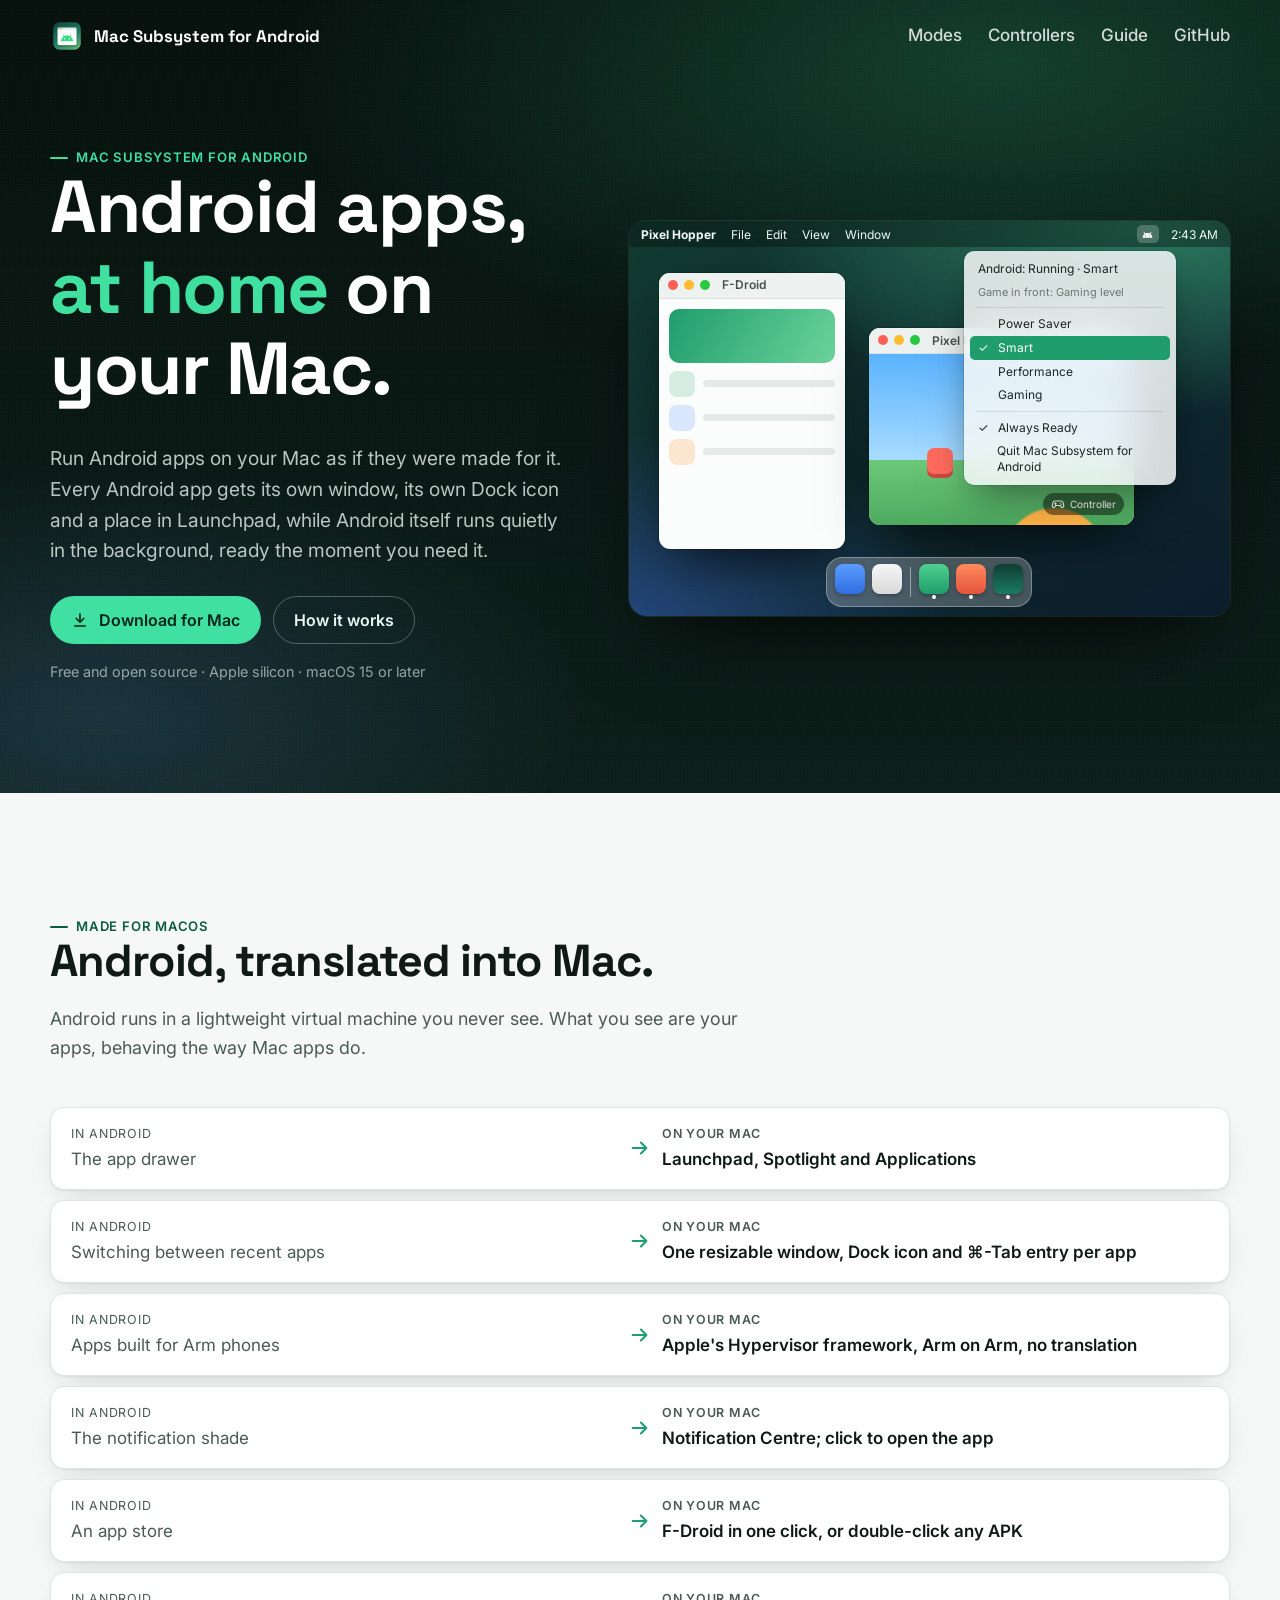
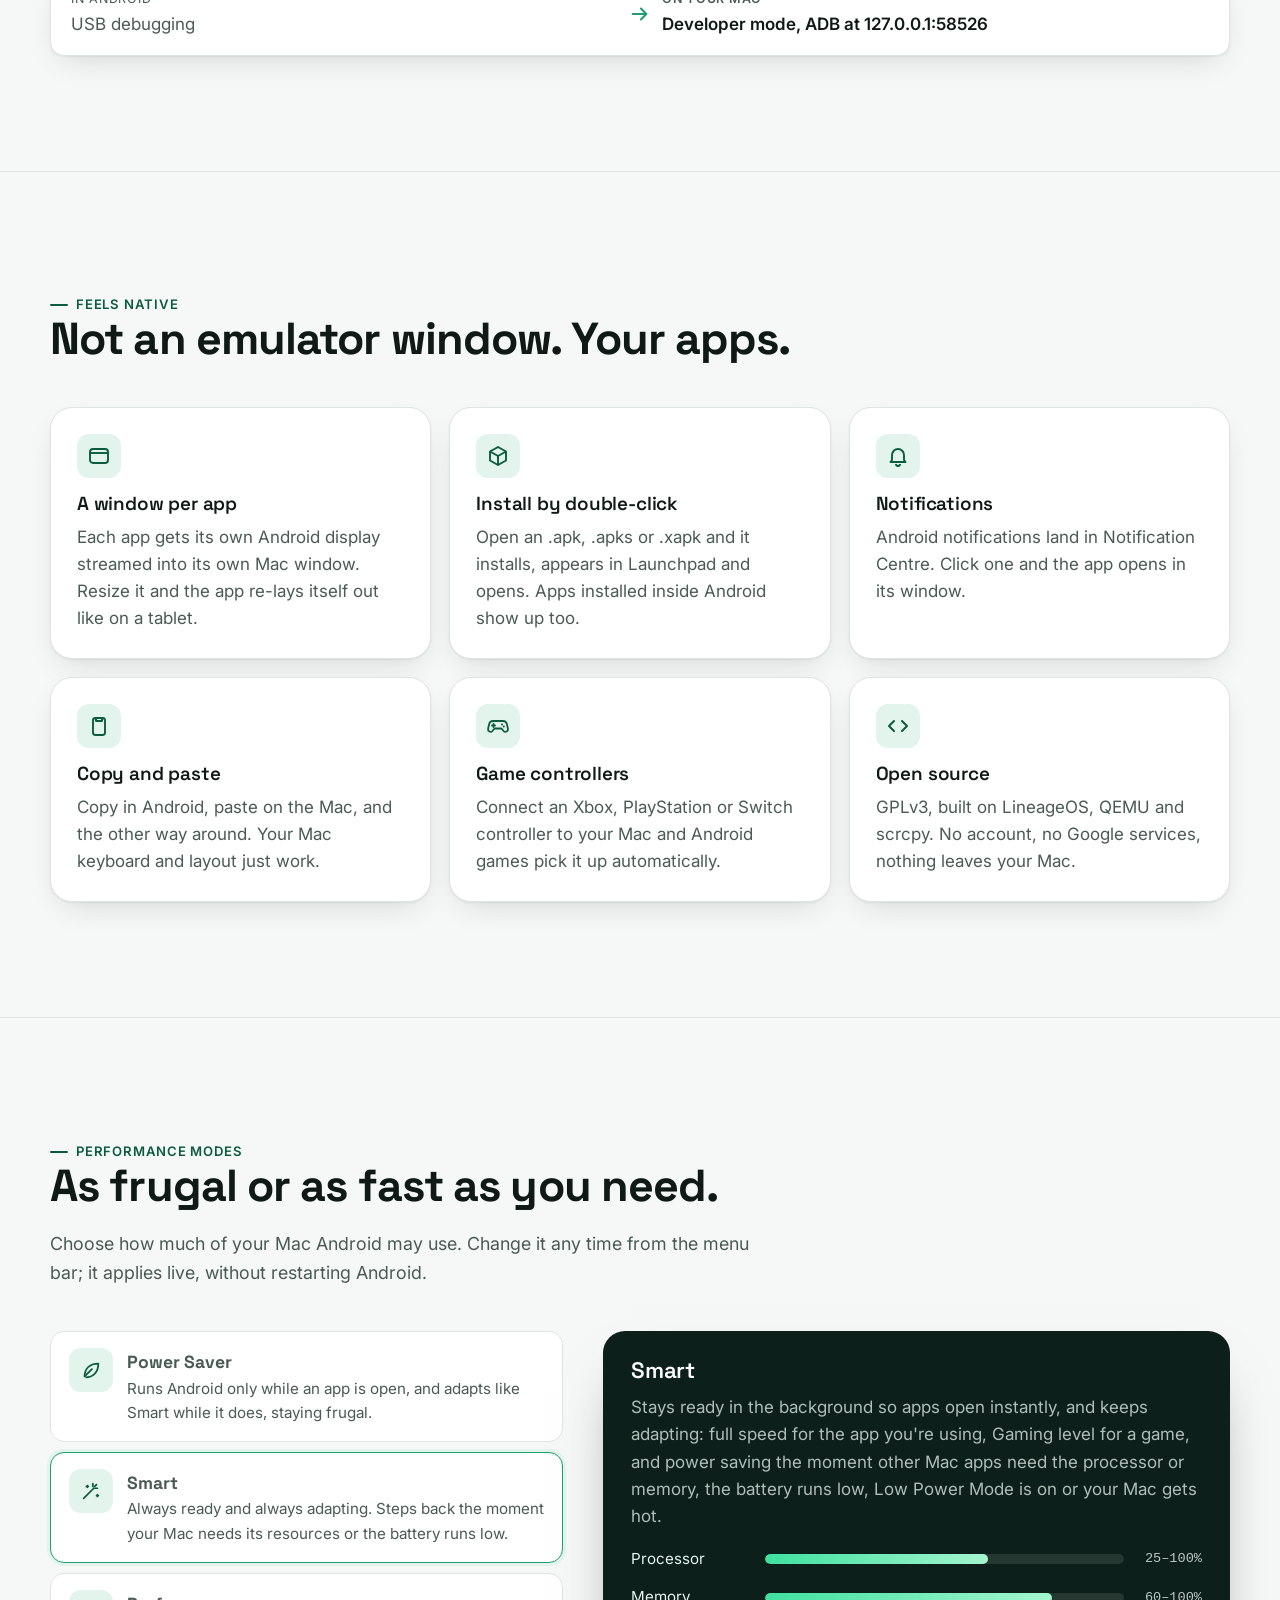
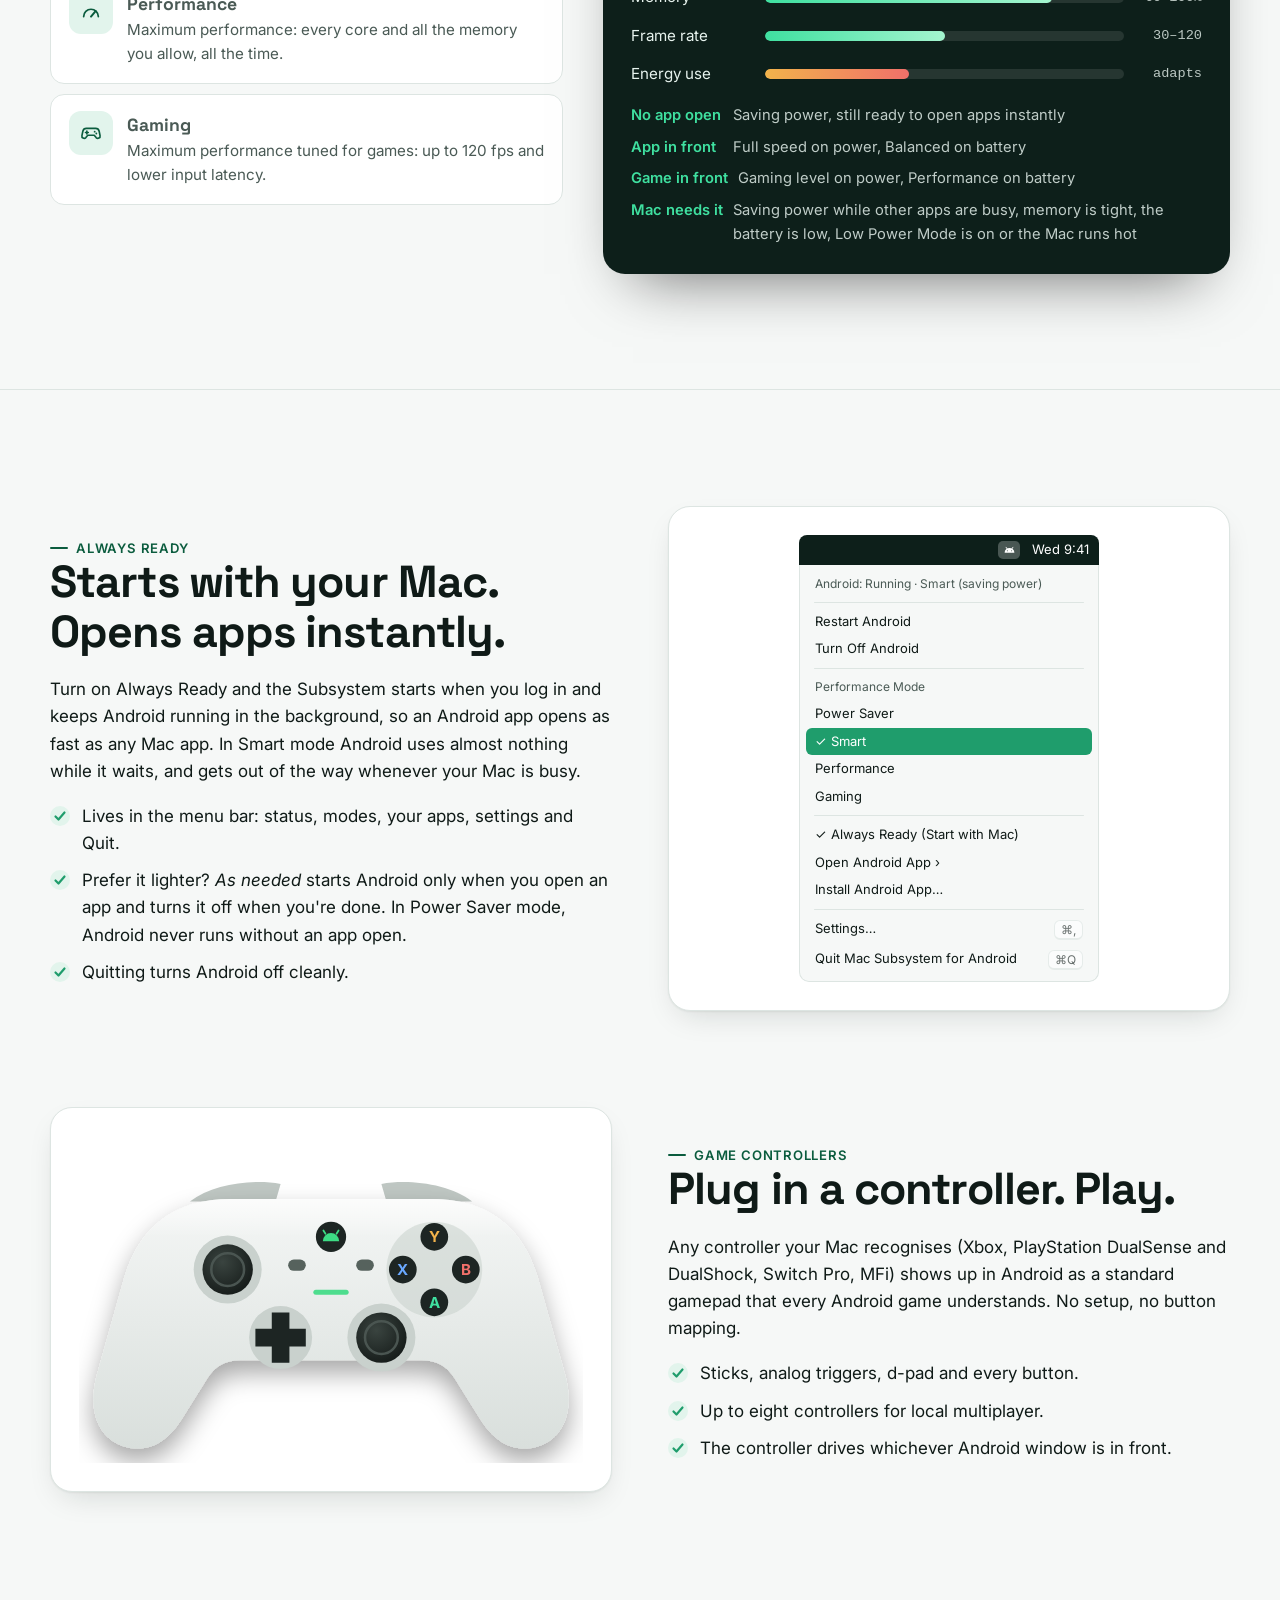
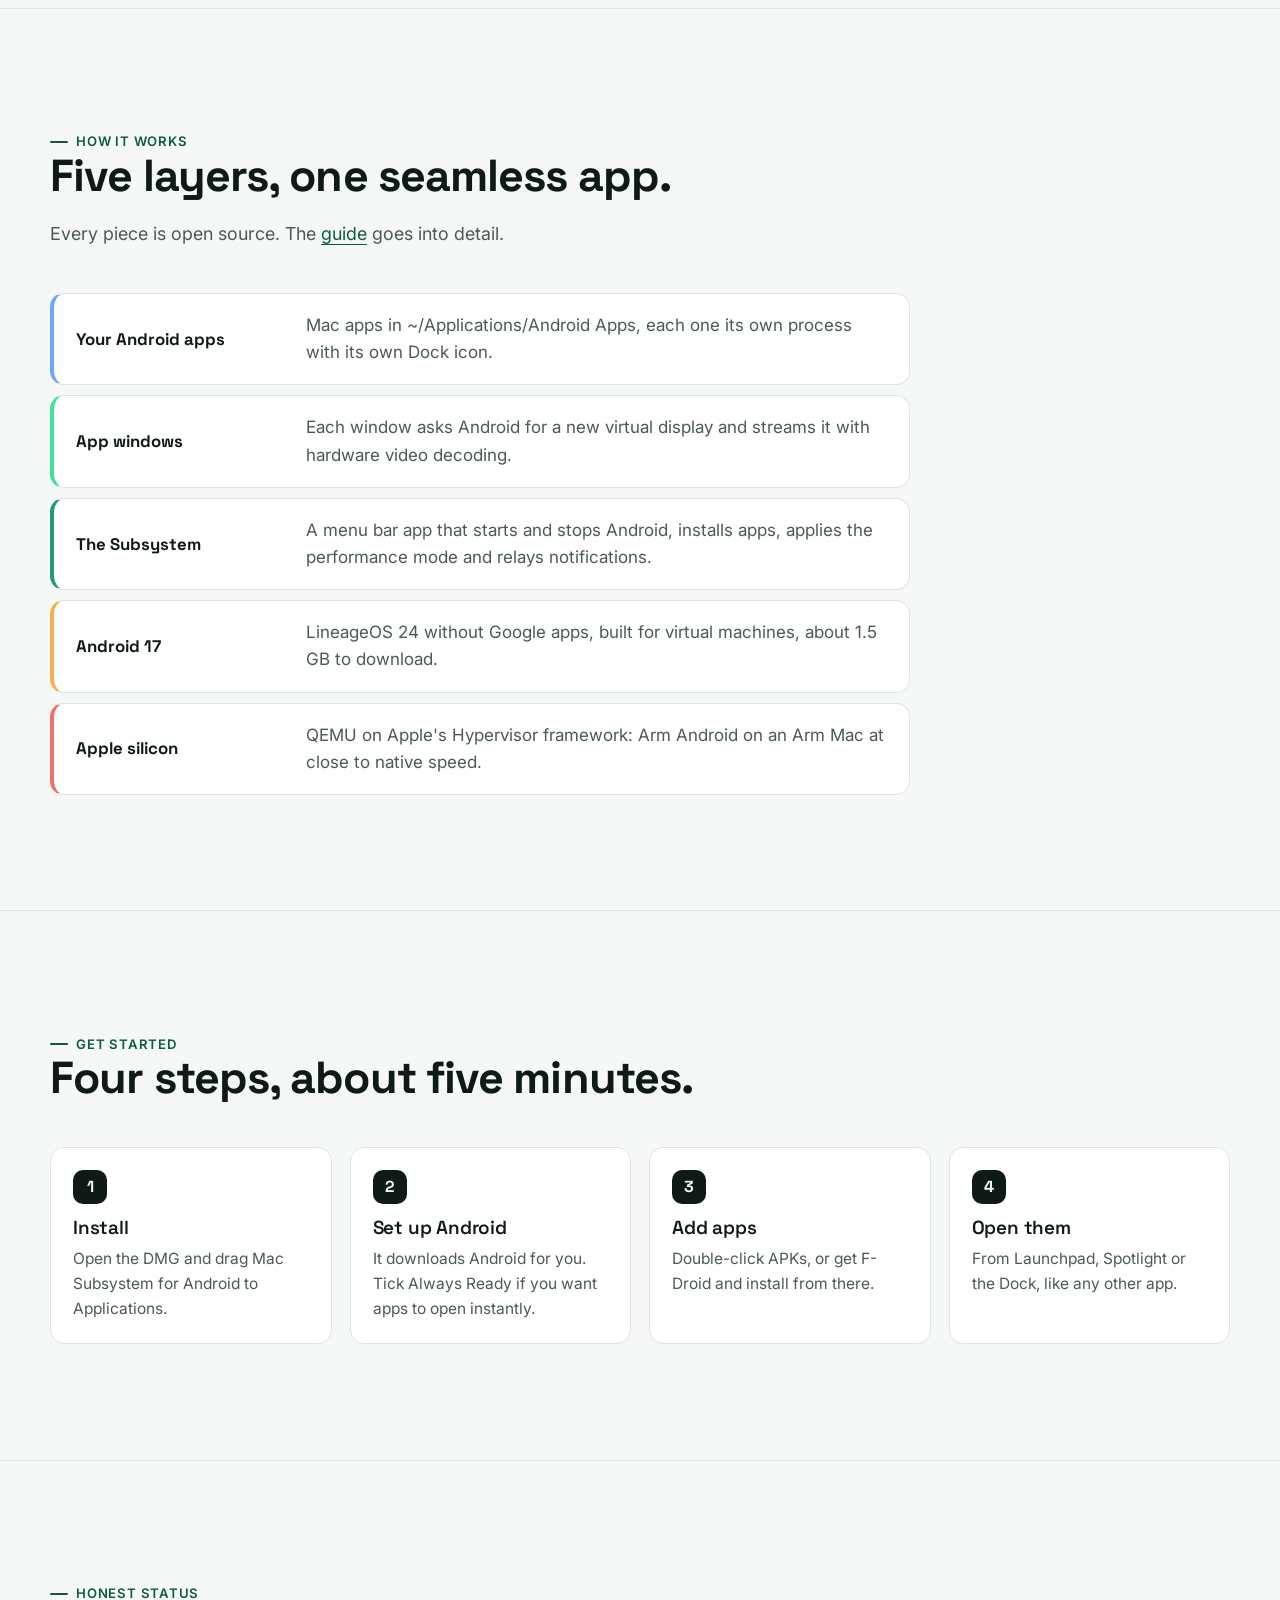
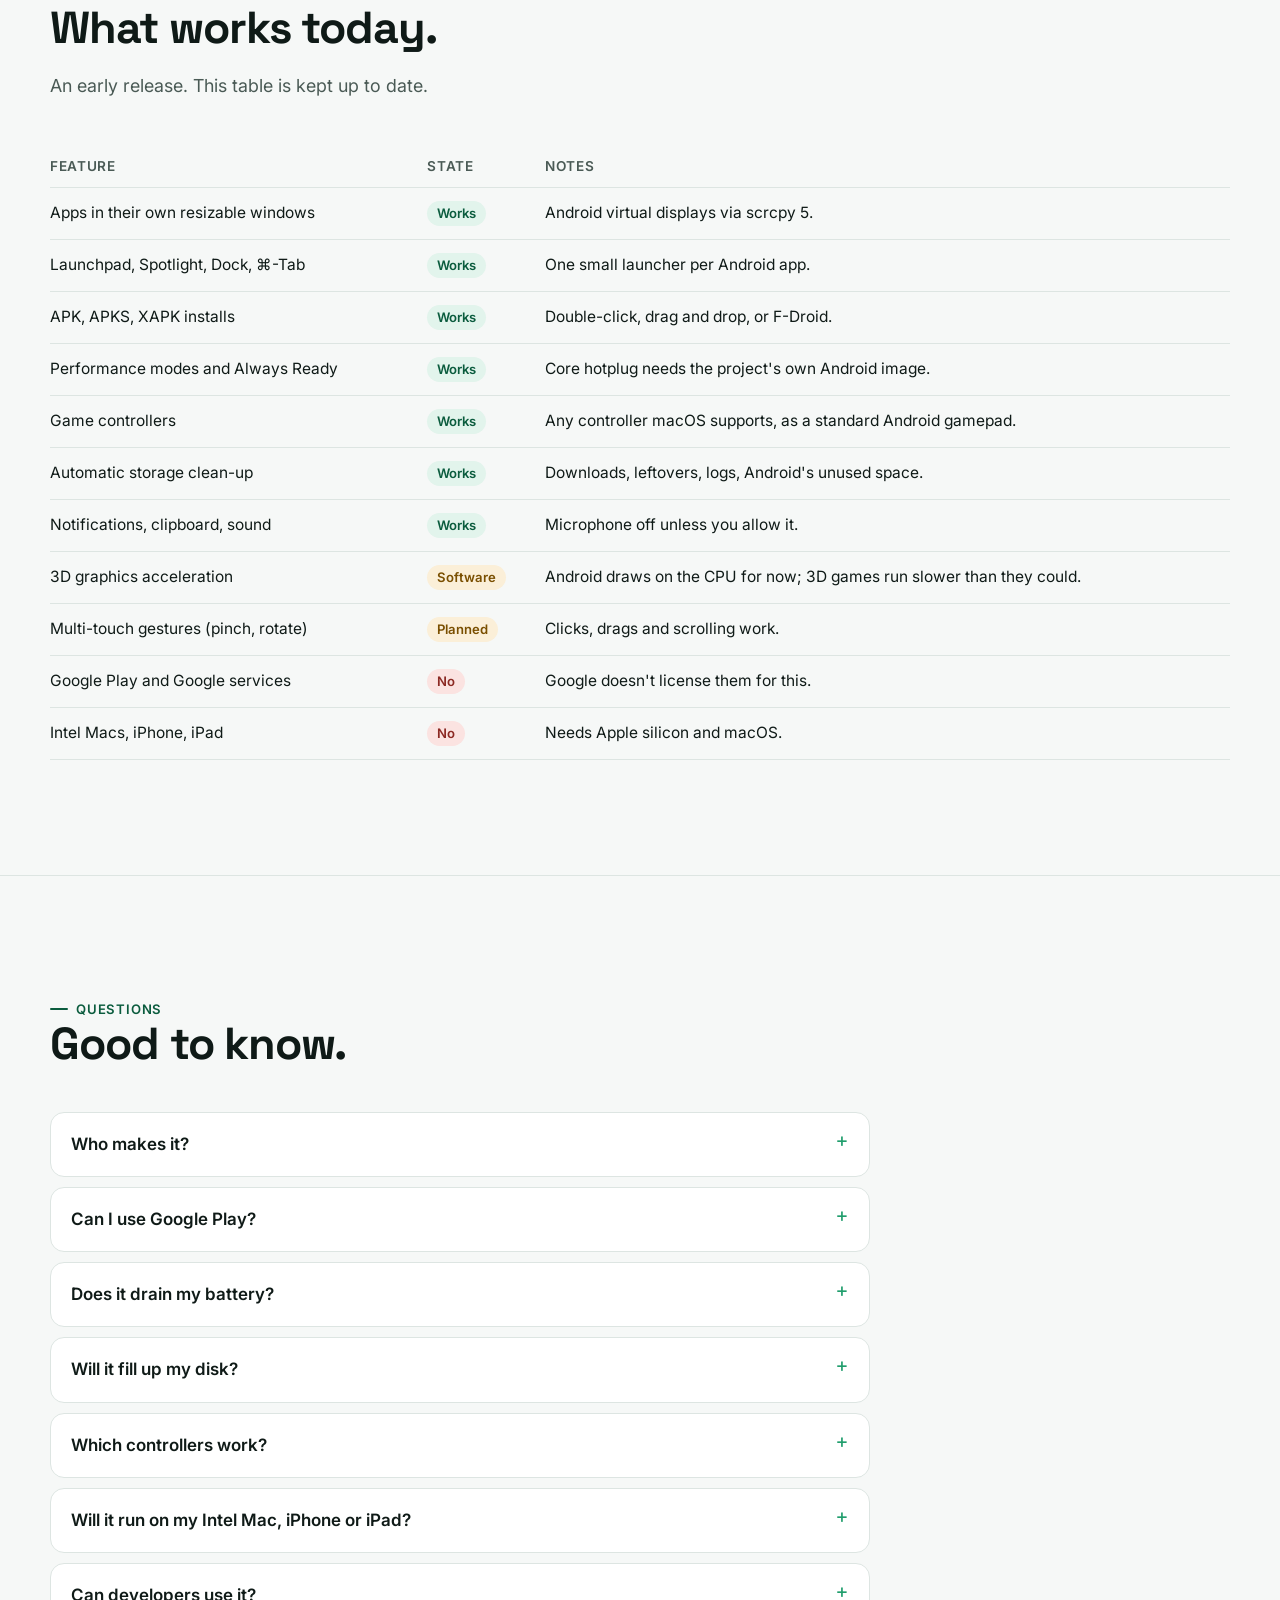
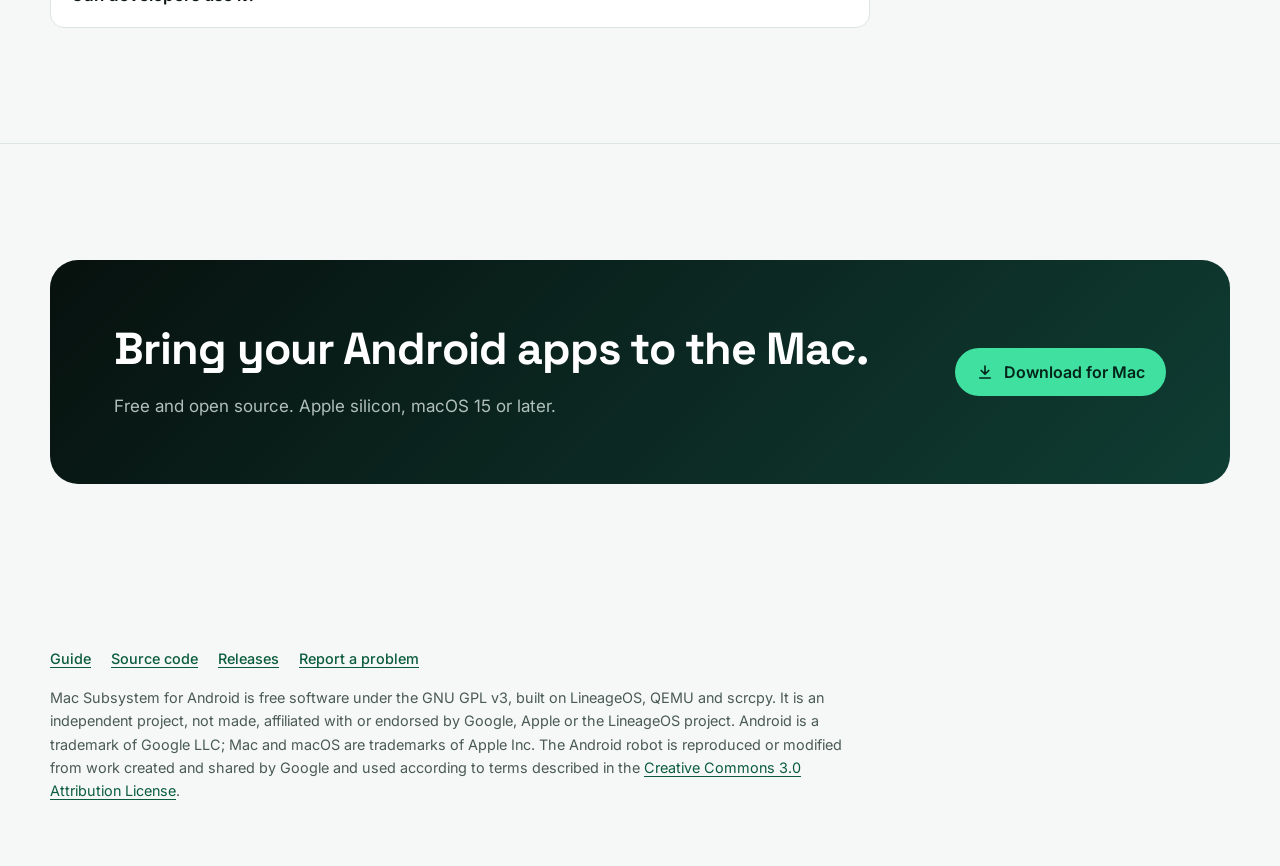
==== commit feec330c: "Website: Google-style controller illustration with Xbox layout" ====
--- a/site/index.html
+++ b/site/index.html
@@ -232,14 +232,38 @@
             </ul>
           </div>
           <div class="panel controller-art" aria-hidden="true">
-            <svg viewBox="0 0 400 230">
-              <defs><linearGradient id="padg" x1="0" y1="0" x2="1" y2="1"><stop offset="0" stop-color="#1f9d6c"/><stop offset="1" stop-color="#0b5c3e"/></linearGradient></defs>
-              <path d="M110 40h180c40 0 70 26 80 64l18 72c8 34-34 58-58 32l-34-38H104l-34 38c-24 26-66 2-58-32l18-72c10-38 40-64 80-64z" fill="url(#padg)"/>
-              <circle cx="128" cy="104" r="24" fill="#0a2f22"/><circle cx="128" cy="104" r="15" fill="#3fe0a0"/>
-              <circle cx="238" cy="148" r="22" fill="#0a2f22"/><circle cx="238" cy="148" r="13" fill="#7cf0c0"/>
-              <rect x="150" y="136" width="44" height="14" rx="4" fill="#0a2f22"/><rect x="165" y="121" width="14" height="44" rx="4" fill="#0a2f22"/>
-              <circle cx="292" cy="88" r="10" fill="#f2b34b"/><circle cx="314" cy="108" r="10" fill="#f0706a"/><circle cx="270" cy="108" r="10" fill="#6aa8ff"/><circle cx="292" cy="128" r="10" fill="#3fe0a0"/>
-              <circle cx="200" cy="80" r="8" fill="#e8f1ee" opacity=".9"/>
+            <svg viewBox="0 0 400 260">
+              <defs>
+                <linearGradient id="padg" x1="0" y1="0" x2="0" y2="1"><stop offset="0" stop-color="#f4f6f5"/><stop offset="1" stop-color="#d9dfdc"/></linearGradient>
+                <linearGradient id="padshade" x1="0" y1="0" x2="0" y2="1"><stop offset="0" stop-color="#fff" stop-opacity=".7"/><stop offset=".4" stop-color="#fff" stop-opacity="0"/></linearGradient>
+                <radialGradient id="stick" cx=".4" cy=".35" r=".7"><stop offset="0" stop-color="#3a4440"/><stop offset="1" stop-color="#151b19"/></radialGradient>
+                <filter id="padsh" x="-20%" y="-20%" width="140%" height="160%"><feDropShadow dx="0" dy="10" stdDeviation="10" flood-color="#000" flood-opacity=".35"/></filter>
+              </defs>
+              <!-- shoulder bumpers -->
+              <path d="M88 52c18-14 50-18 72-14l-4 14H92z" fill="#bfc7c3"/>
+              <path d="M312 52c-18-14-50-18-72-14l4 14h64z" fill="#bfc7c3"/>
+              <!-- body: rounded Google-style shell with Xbox-like grips -->
+              <path filter="url(#padsh)" fill="url(#padg)" d="M120 50h160c44 0 72 22 84 62l22 78c9 34-6 56-30 58-16 1-28-8-38-24l-20-32c-6-9-14-14-26-14H128c-12 0-20 5-26 14l-20 32c-10 16-22 25-38 24-24-2-39-24-30-58l22-78c12-40 40-62 84-62z"/>
+              <path fill="url(#padshade)" d="M120 50h160c44 0 72 22 84 62l4 14H32l4-14c12-40 40-62 84-62z"/>
+              <!-- left stick (top-left, Xbox layout) -->
+              <circle cx="118" cy="106" r="27" fill="#c9d1cd"/><circle cx="118" cy="106" r="20" fill="url(#stick)"/><circle cx="118" cy="106" r="13" fill="none" stroke="#4a5551" stroke-width="2"/>
+              <!-- d-pad -->
+              <circle cx="160" cy="160" r="25" fill="#c9d1cd"/>
+              <path d="M153 140h14v13h13v14h-13v13h-14v-13h-13v-14h13z" fill="#1d2523"/>
+              <!-- right stick -->
+              <circle cx="240" cy="160" r="27" fill="#c9d1cd"/><circle cx="240" cy="160" r="20" fill="url(#stick)"/><circle cx="240" cy="160" r="13" fill="none" stroke="#4a5551" stroke-width="2"/>
+              <!-- face buttons -->
+              <circle cx="282" cy="106" r="38" fill="#c9d1cd" opacity=".55"/>
+              <circle cx="282" cy="80" r="11" fill="#1d2523"/><text x="282" y="84.5" font-size="12" font-weight="700" text-anchor="middle" fill="#f2b34b" font-family="Inter,system-ui,sans-serif">Y</text>
+              <circle cx="257" cy="106" r="11" fill="#1d2523"/><text x="257" y="110.5" font-size="12" font-weight="700" text-anchor="middle" fill="#6aa8ff" font-family="Inter,system-ui,sans-serif">X</text>
+              <circle cx="307" cy="106" r="11" fill="#1d2523"/><text x="307" y="110.5" font-size="12" font-weight="700" text-anchor="middle" fill="#f0706a" font-family="Inter,system-ui,sans-serif">B</text>
+              <circle cx="282" cy="132" r="11" fill="#1d2523"/><text x="282" y="136.5" font-size="12" font-weight="700" text-anchor="middle" fill="#3fe0a0" font-family="Inter,system-ui,sans-serif">A</text>
+              <!-- centre: view / home / menu, plus the light bar -->
+              <rect x="166" y="98" width="14" height="9" rx="4.5" fill="#56625d"/>
+              <rect x="220" y="98" width="14" height="9" rx="4.5" fill="#56625d"/>
+              <circle cx="200" cy="80" r="12" fill="#1d2523"/>
+              <path d="M193.5 83.5a6.5 6.5 0 0 1 13 0z" fill="#3ddc84"/><path d="M195.6 77.6l-1.6-2.6m10.4 2.6 1.6-2.6" stroke="#3ddc84" stroke-width="1.4" stroke-linecap="round"/>
+              <rect x="186" y="122" width="28" height="4" rx="2" fill="#3ddc84" opacity=".9"/>
             </svg>
           </div>
         </div>
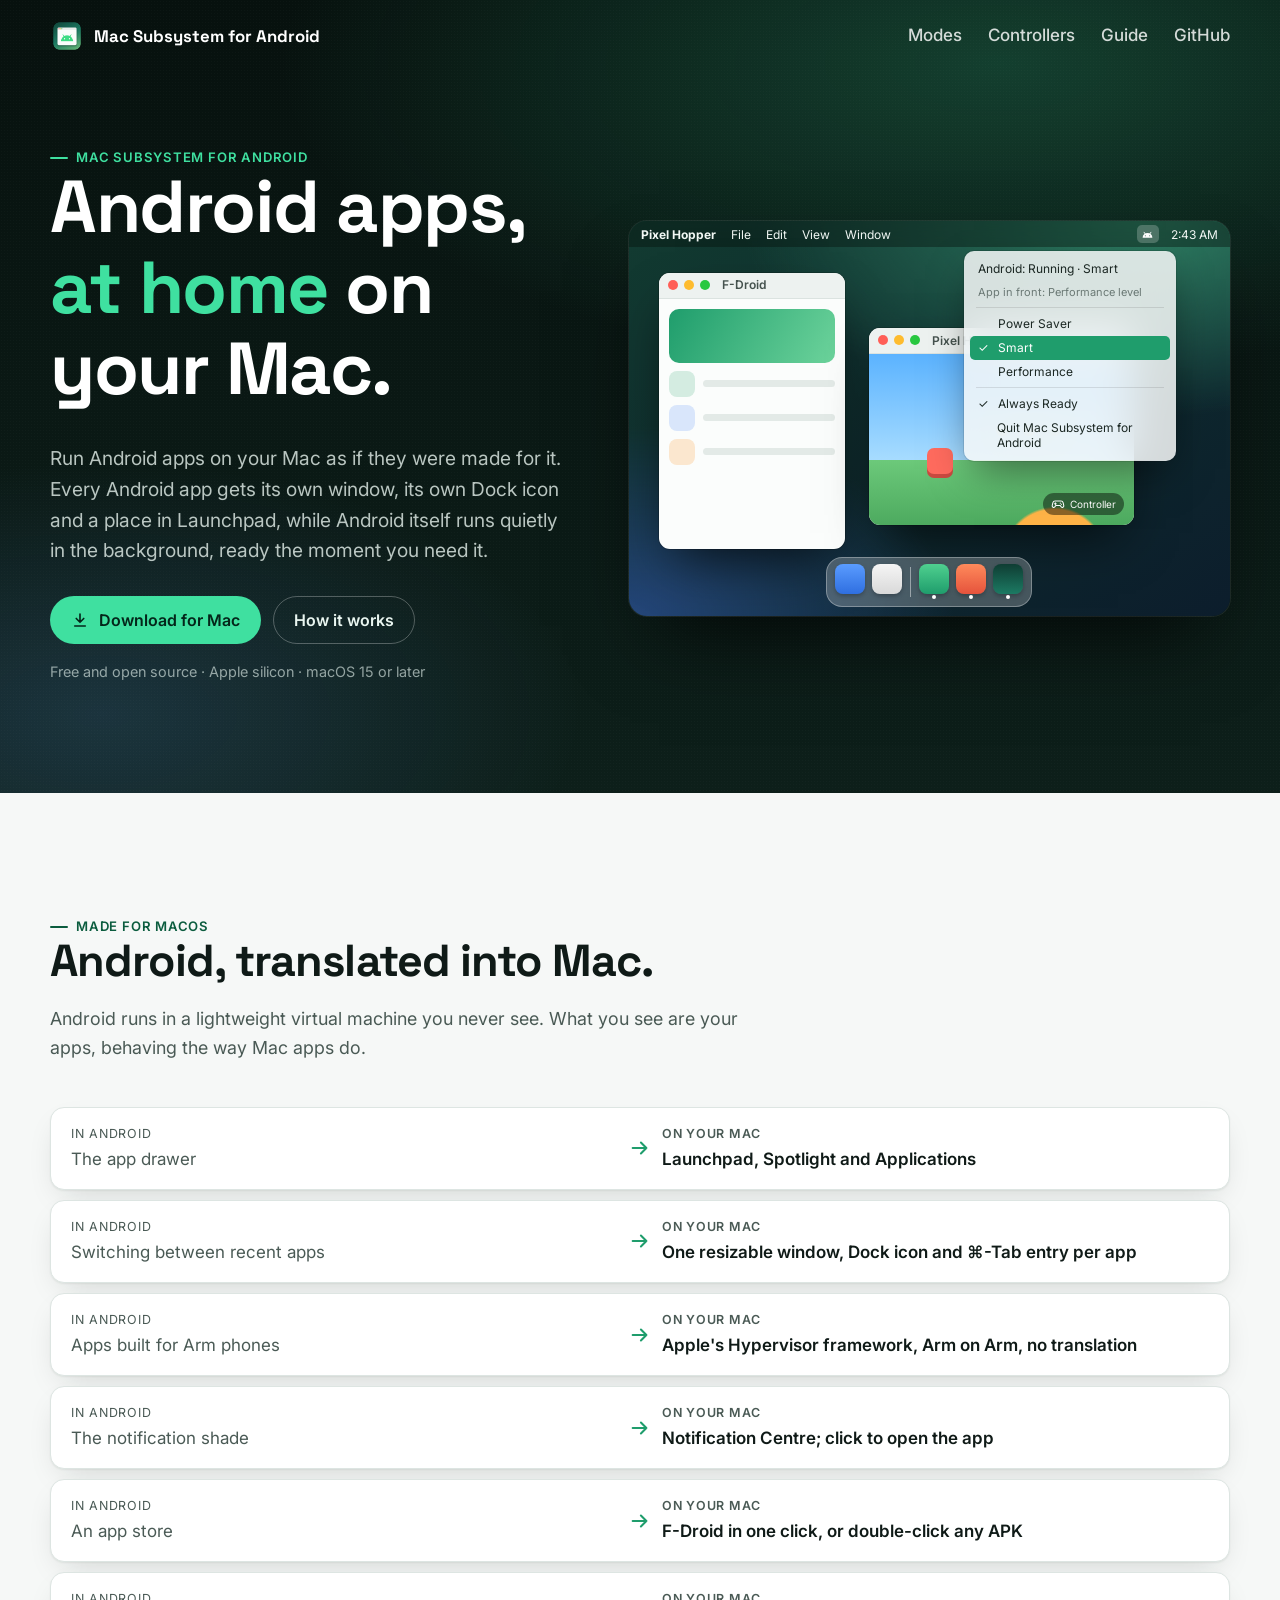
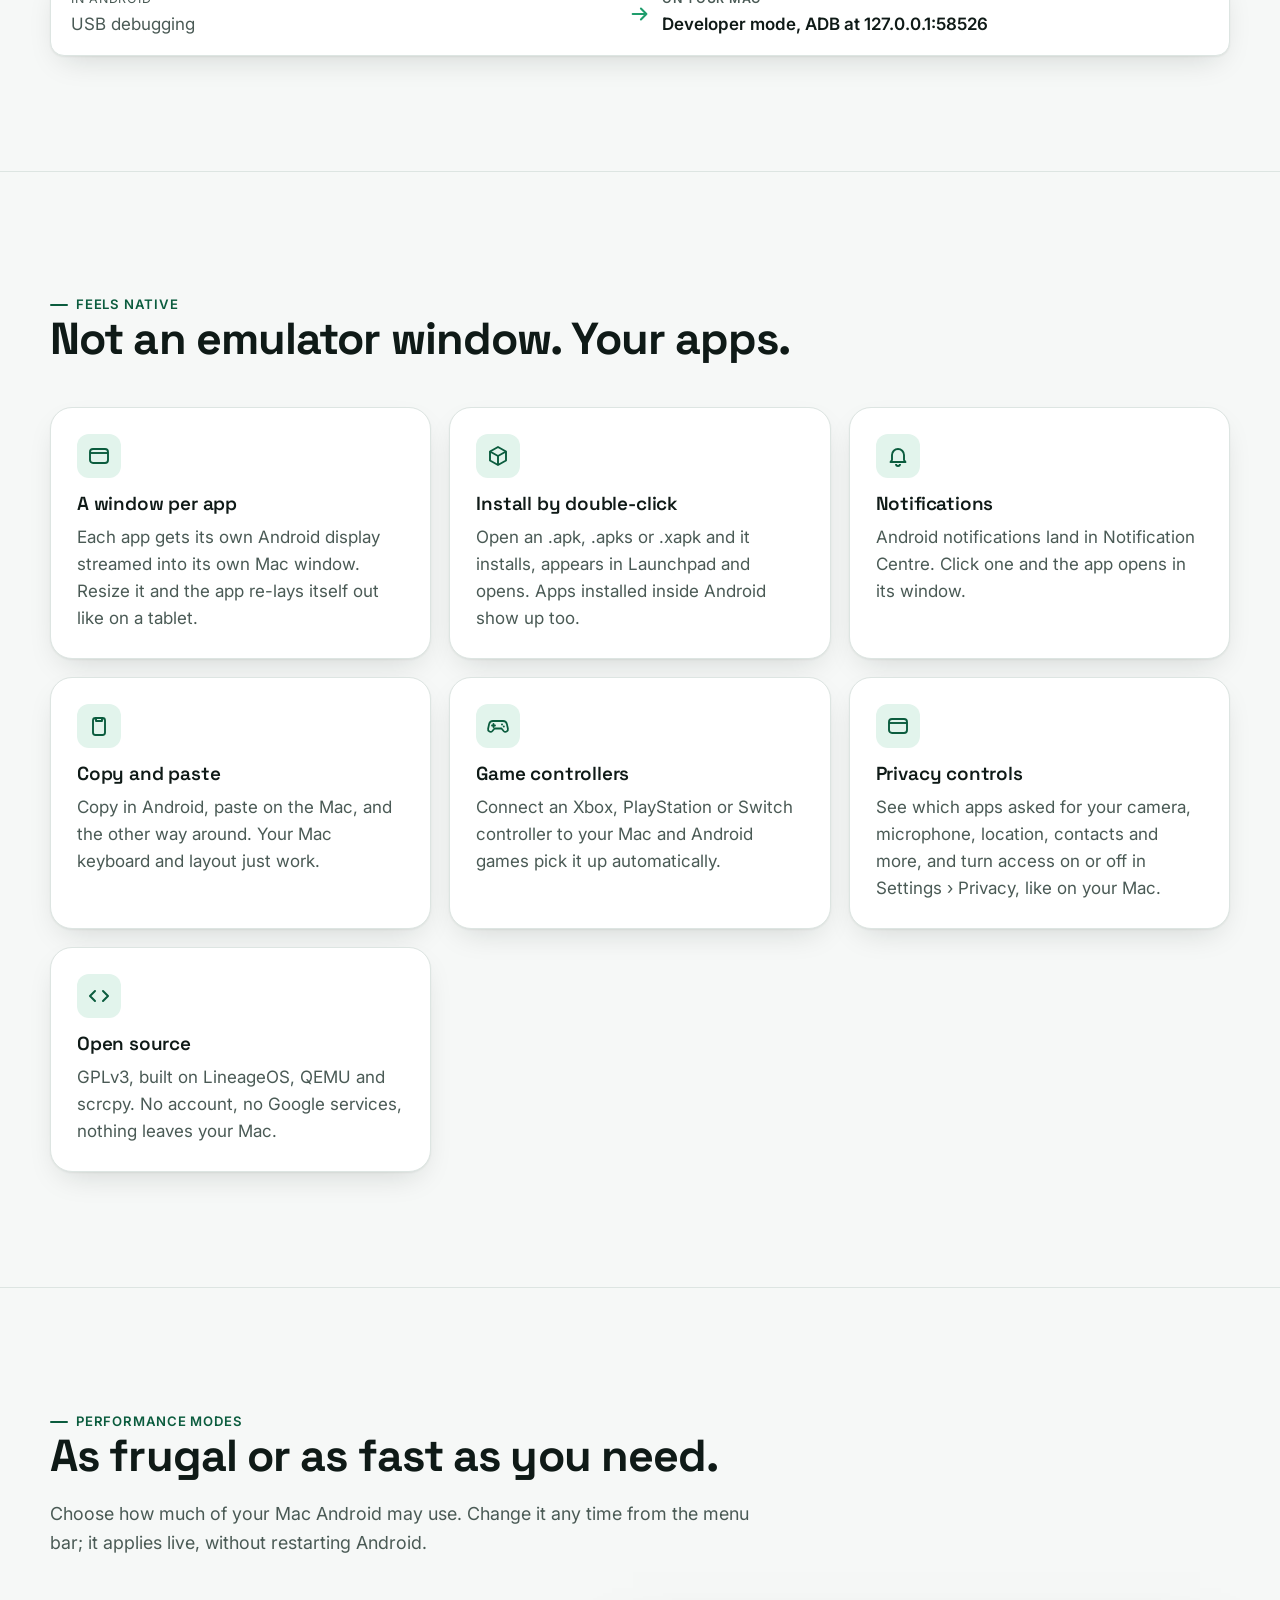
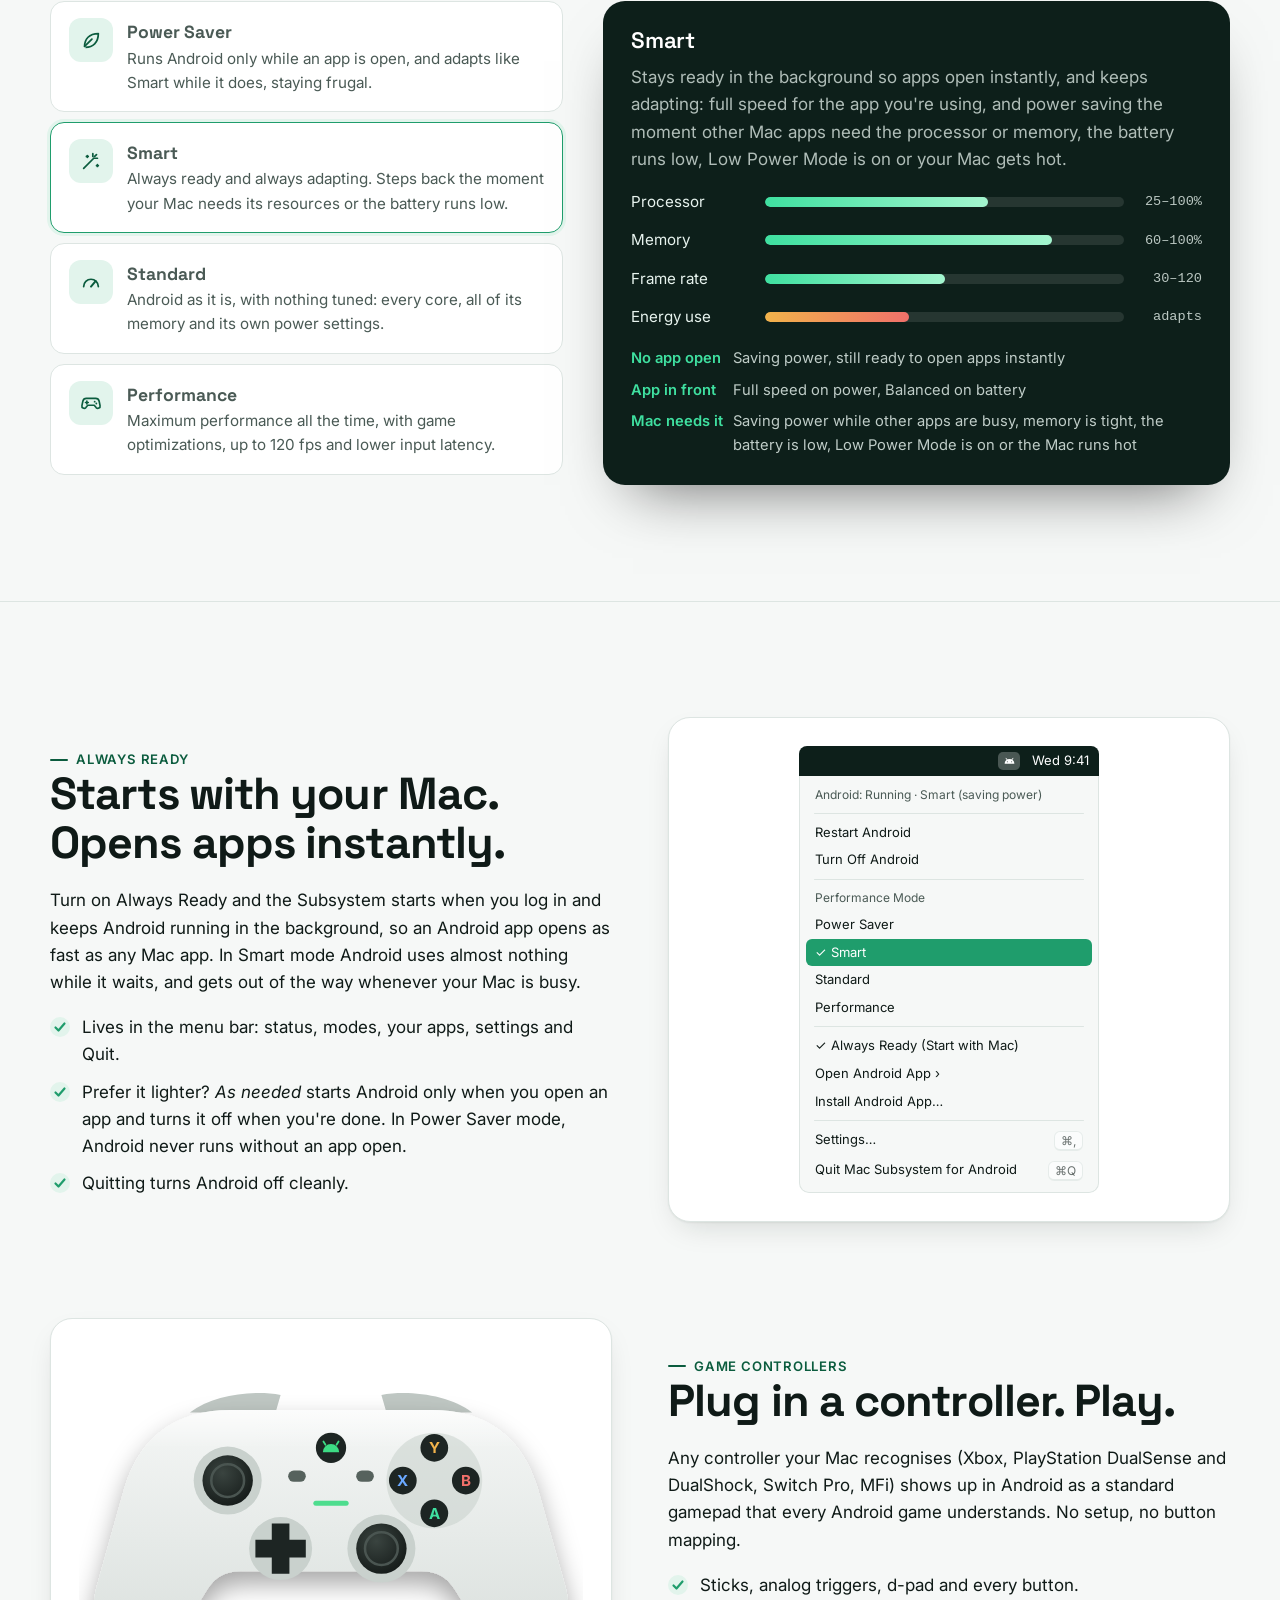
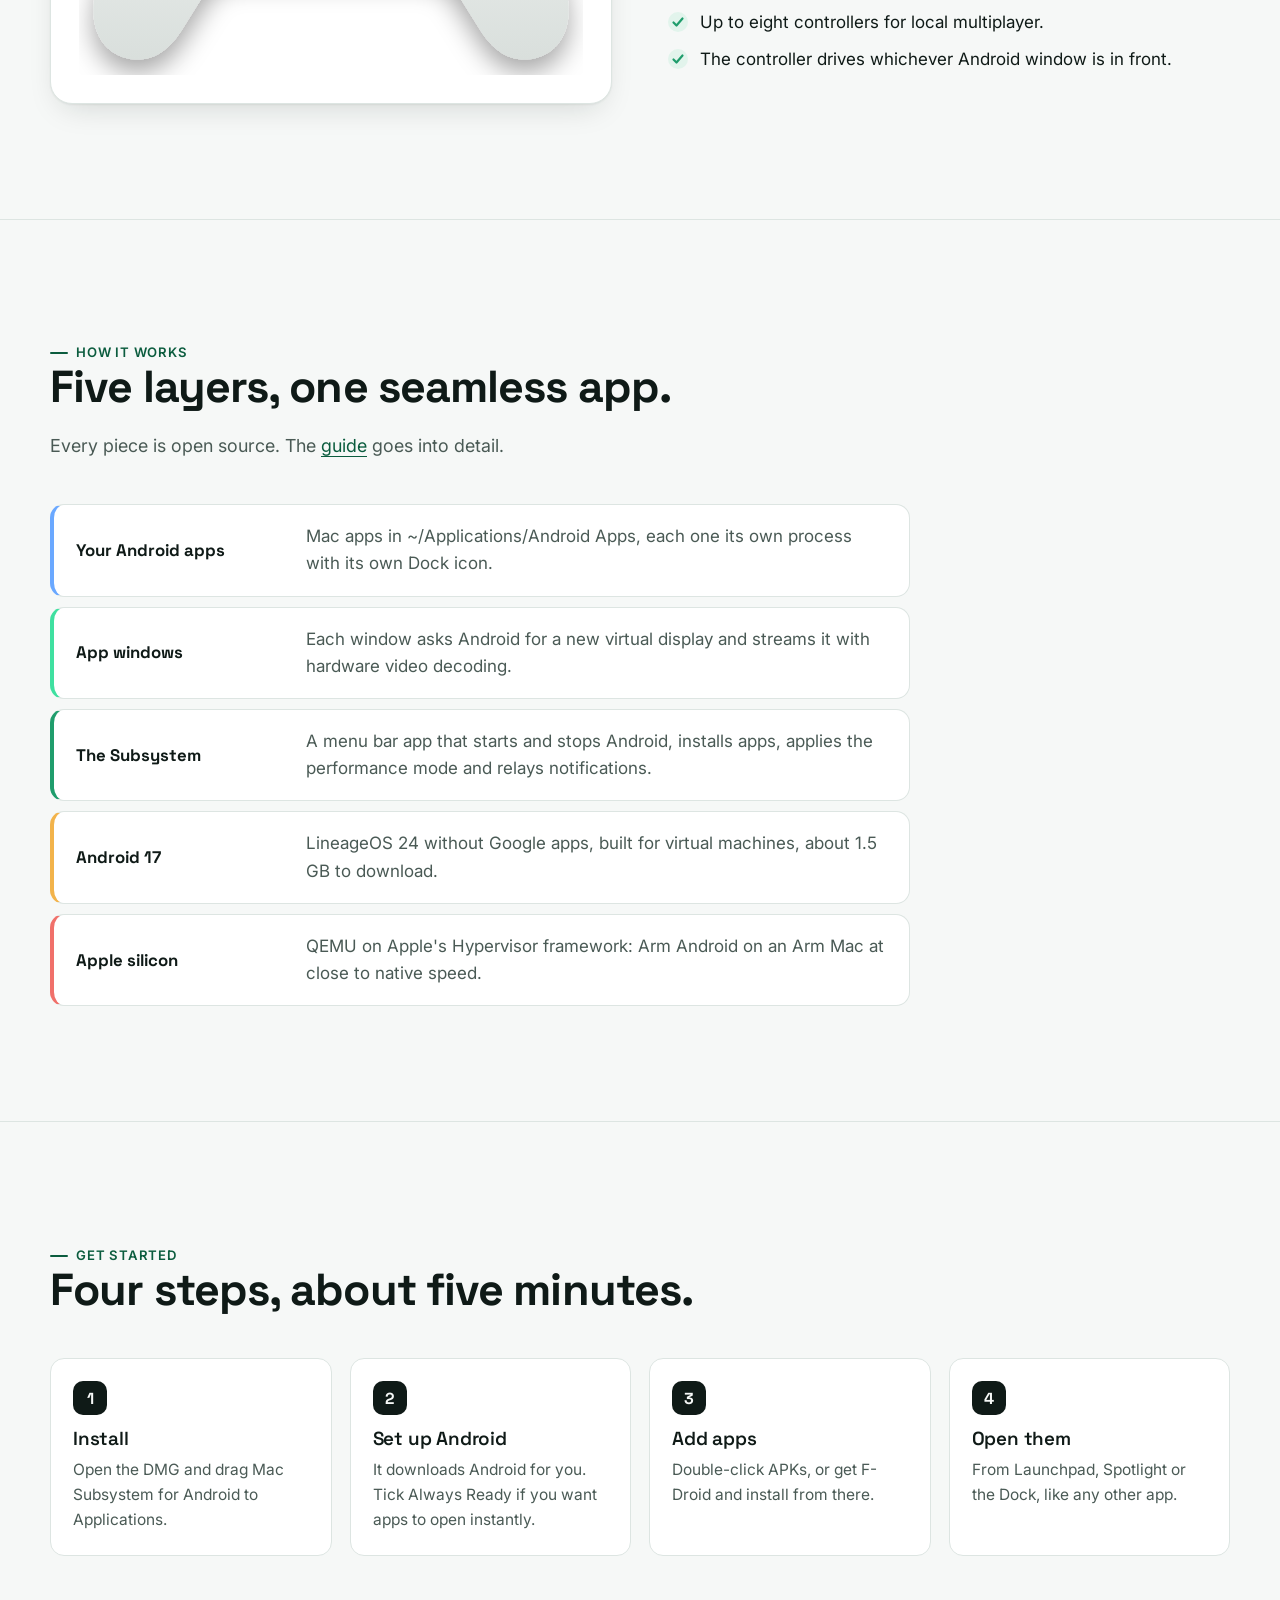
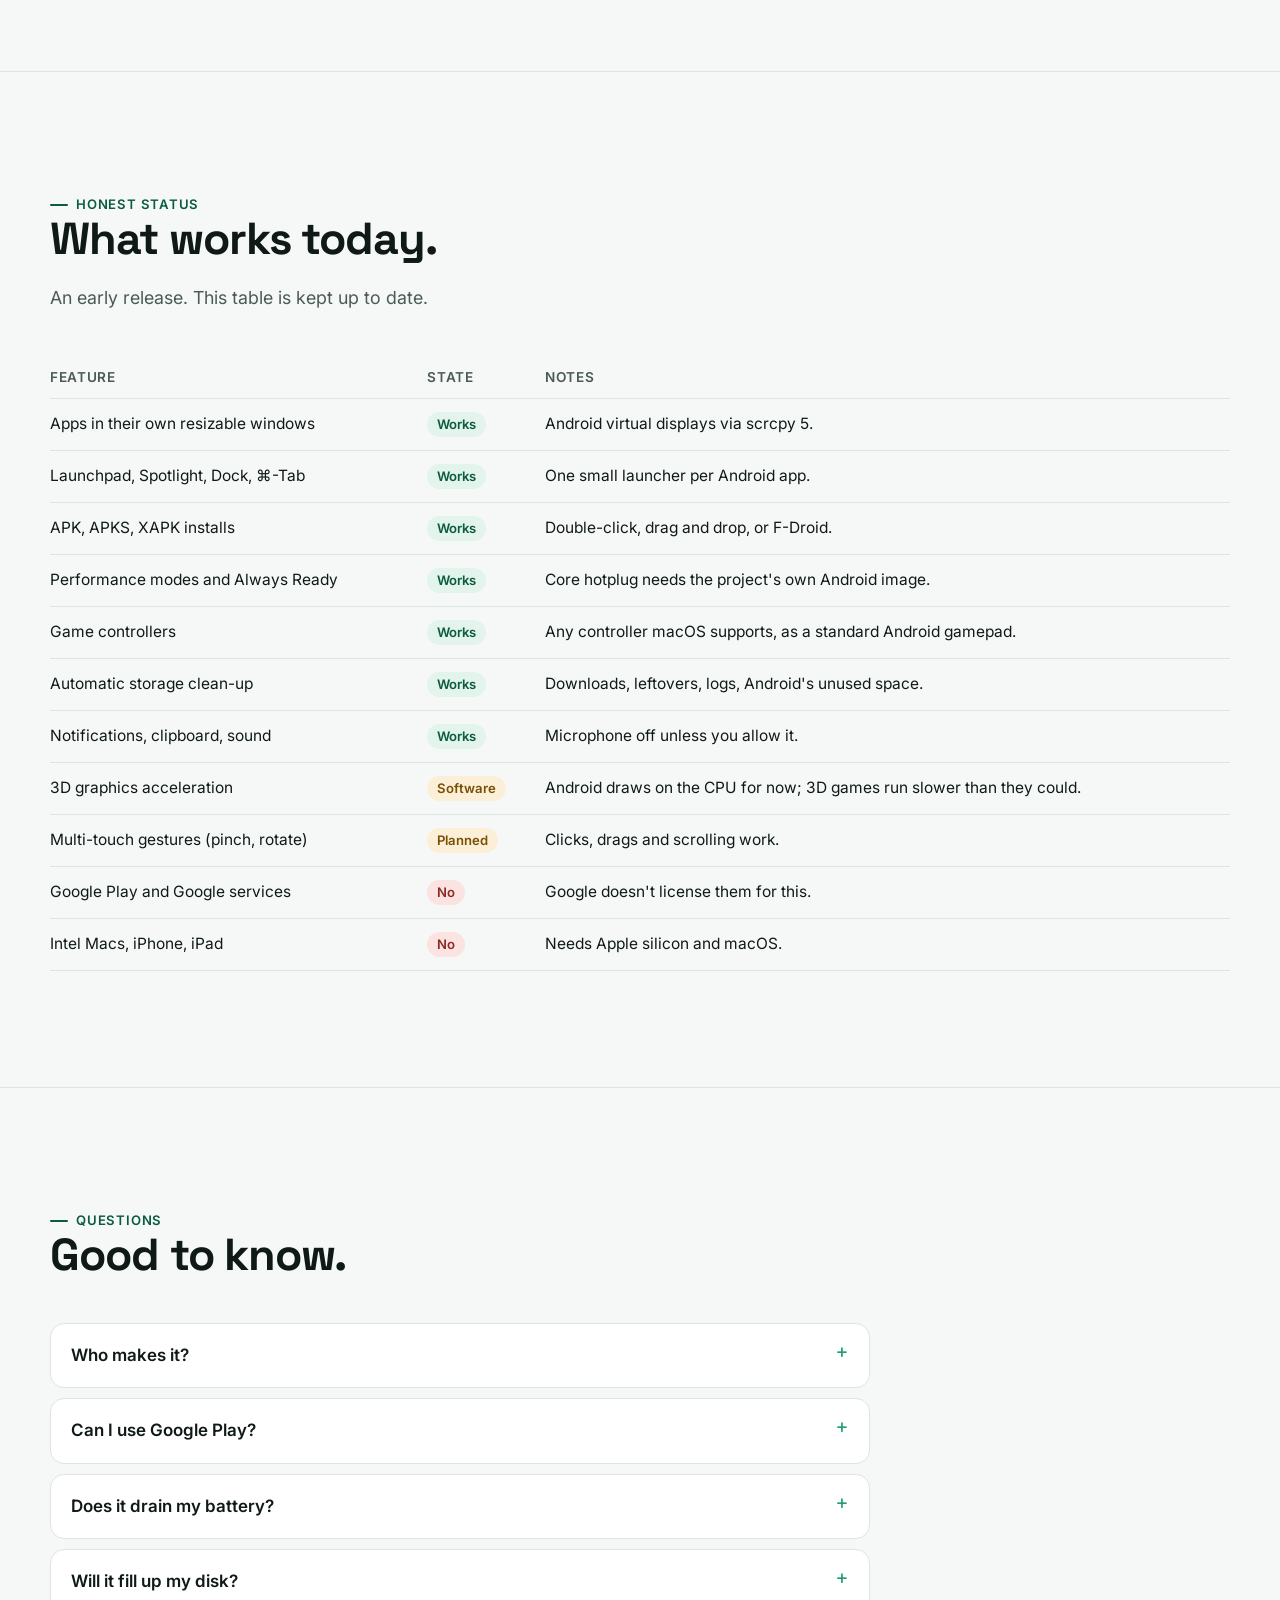
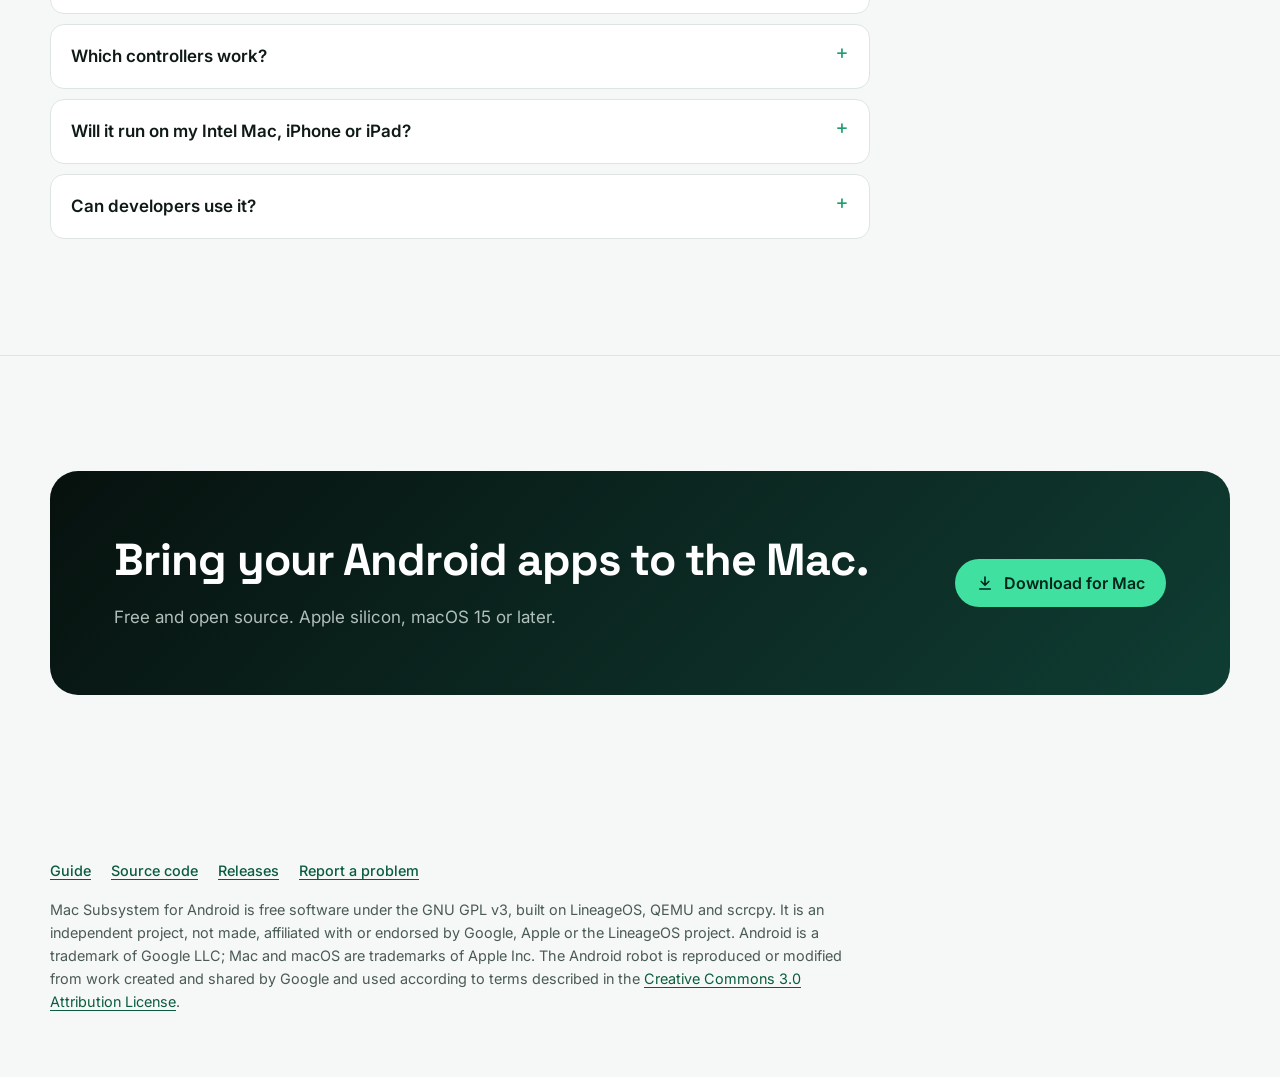
==== commit 9f907db1: "Website and README: Privacy, new performance modes; version 0.2.0" ====
--- a/site/index.html
+++ b/site/index.html
@@ -67,12 +67,11 @@
           </div>
           <div class="tray-menu" aria-hidden="true">
             <div class="item">Android: Running · Smart</div>
-            <div class="item dim">Game in front: Gaming level</div>
+            <div class="item dim">App in front: Performance level</div>
             <hr>
             <div class="item"><span class="check"></span>Power Saver</div>
             <div class="item on"><span class="check">✓</span>Smart</div>
             <div class="item"><span class="check"></span>Performance</div>
-            <div class="item"><span class="check"></span>Gaming</div>
             <hr>
             <div class="item"><span class="check">✓</span>Always Ready</div>
             <div class="item"><span class="check"></span>Quit Mac Subsystem for Android</div>
@@ -131,6 +130,7 @@
           <div class="card"><div class="glyph"><svg><use href="#i-bell"/></svg></div><h3>Notifications</h3><p>Android notifications land in Notification Centre. Click one and the app opens in its window.</p></div>
           <div class="card"><div class="glyph"><svg><use href="#i-clip"/></svg></div><h3>Copy and paste</h3><p>Copy in Android, paste on the Mac, and the other way around. Your Mac keyboard and layout just work.</p></div>
           <div class="card"><div class="glyph"><svg><use href="#i-pad"/></svg></div><h3>Game controllers</h3><p>Connect an Xbox, PlayStation or Switch controller to your Mac and Android games pick it up automatically.</p></div>
+          <div class="card"><div class="glyph"><svg><use href="#i-window"/></svg></div><h3>Privacy controls</h3><p>See which apps asked for your camera, microphone, location, contacts and more, and turn access on or off in Settings › Privacy, like on your Mac.</p></div>
           <div class="card"><div class="glyph"><svg><use href="#i-code"/></svg></div><h3>Open source</h3><p>GPLv3, built on LineageOS, QEMU and scrcpy. No account, no Google services, nothing leaves your Mac.</p></div>
         </div>
       </div>
@@ -153,13 +153,13 @@
               <span class="glyph"><svg><use href="#i-wand"/></svg></span>
               <span><strong>Smart</strong><span>Always ready and always adapting. Steps back the moment your Mac needs its resources or the battery runs low.</span></span>
             </button>
+            <button class="mode-tab" role="tab" aria-selected="false" data-mode="standard" id="tab-standard" aria-controls="mode-panel">
+              <span class="glyph"><svg><use href="#i-gauge"/></svg></span>
+              <span><strong>Standard</strong><span>Android as it is, with nothing tuned: every core, all of its memory and its own power settings.</span></span>
+            </button>
             <button class="mode-tab" role="tab" aria-selected="false" data-mode="performance" id="tab-performance" aria-controls="mode-panel">
-              <span class="glyph"><svg><use href="#i-gauge"/></svg></span>
-              <span><strong>Performance</strong><span>Maximum performance: every core and all the memory you allow, all the time.</span></span>
-            </button>
-            <button class="mode-tab" role="tab" aria-selected="false" data-mode="game" id="tab-game" aria-controls="mode-panel">
               <span class="glyph"><svg><use href="#i-pad"/></svg></span>
-              <span><strong>Gaming</strong><span>Maximum performance tuned for games: up to 120 fps and lower input latency.</span></span>
+              <span><strong>Performance</strong><span>Maximum performance all the time, with game optimizations, up to 120 fps and lower input latency.</span></span>
             </button>
           </div>
 
@@ -173,8 +173,7 @@
             <ul class="smart-rules" id="smart-rules">
               <li><b>No app open</b>Saving power, still ready to open apps instantly</li>
               <li><b>App in front</b>Full speed on power, Balanced on battery</li>
-              <li><b>Game in front</b>Gaming level on power, Performance on battery</li>
-              <li><b>Mac needs it</b>Saving power while other apps are busy, memory is tight, the battery is low, Low Power Mode is on or the Mac runs hot</li>
+                            <li><b>Mac needs it</b>Saving power while other apps are busy, memory is tight, the battery is low, Low Power Mode is on or the Mac runs hot</li>
             </ul>
           </div>
         </div>
@@ -206,9 +205,9 @@
                 <li class="head">Performance Mode</li>
                 <li>Power Saver</li>
                 <li class="on">✓ Smart</li>
+                <li>Standard</li>
                 <li>Performance</li>
-                <li>Gaming</li>
-                <li class="sep"></li>
+                                <li class="sep"></li>
                 <li>✓ Always Ready (Start with Mac)</li>
                 <li>Open Android App ›</li>
                 <li>Install Android App…</li>
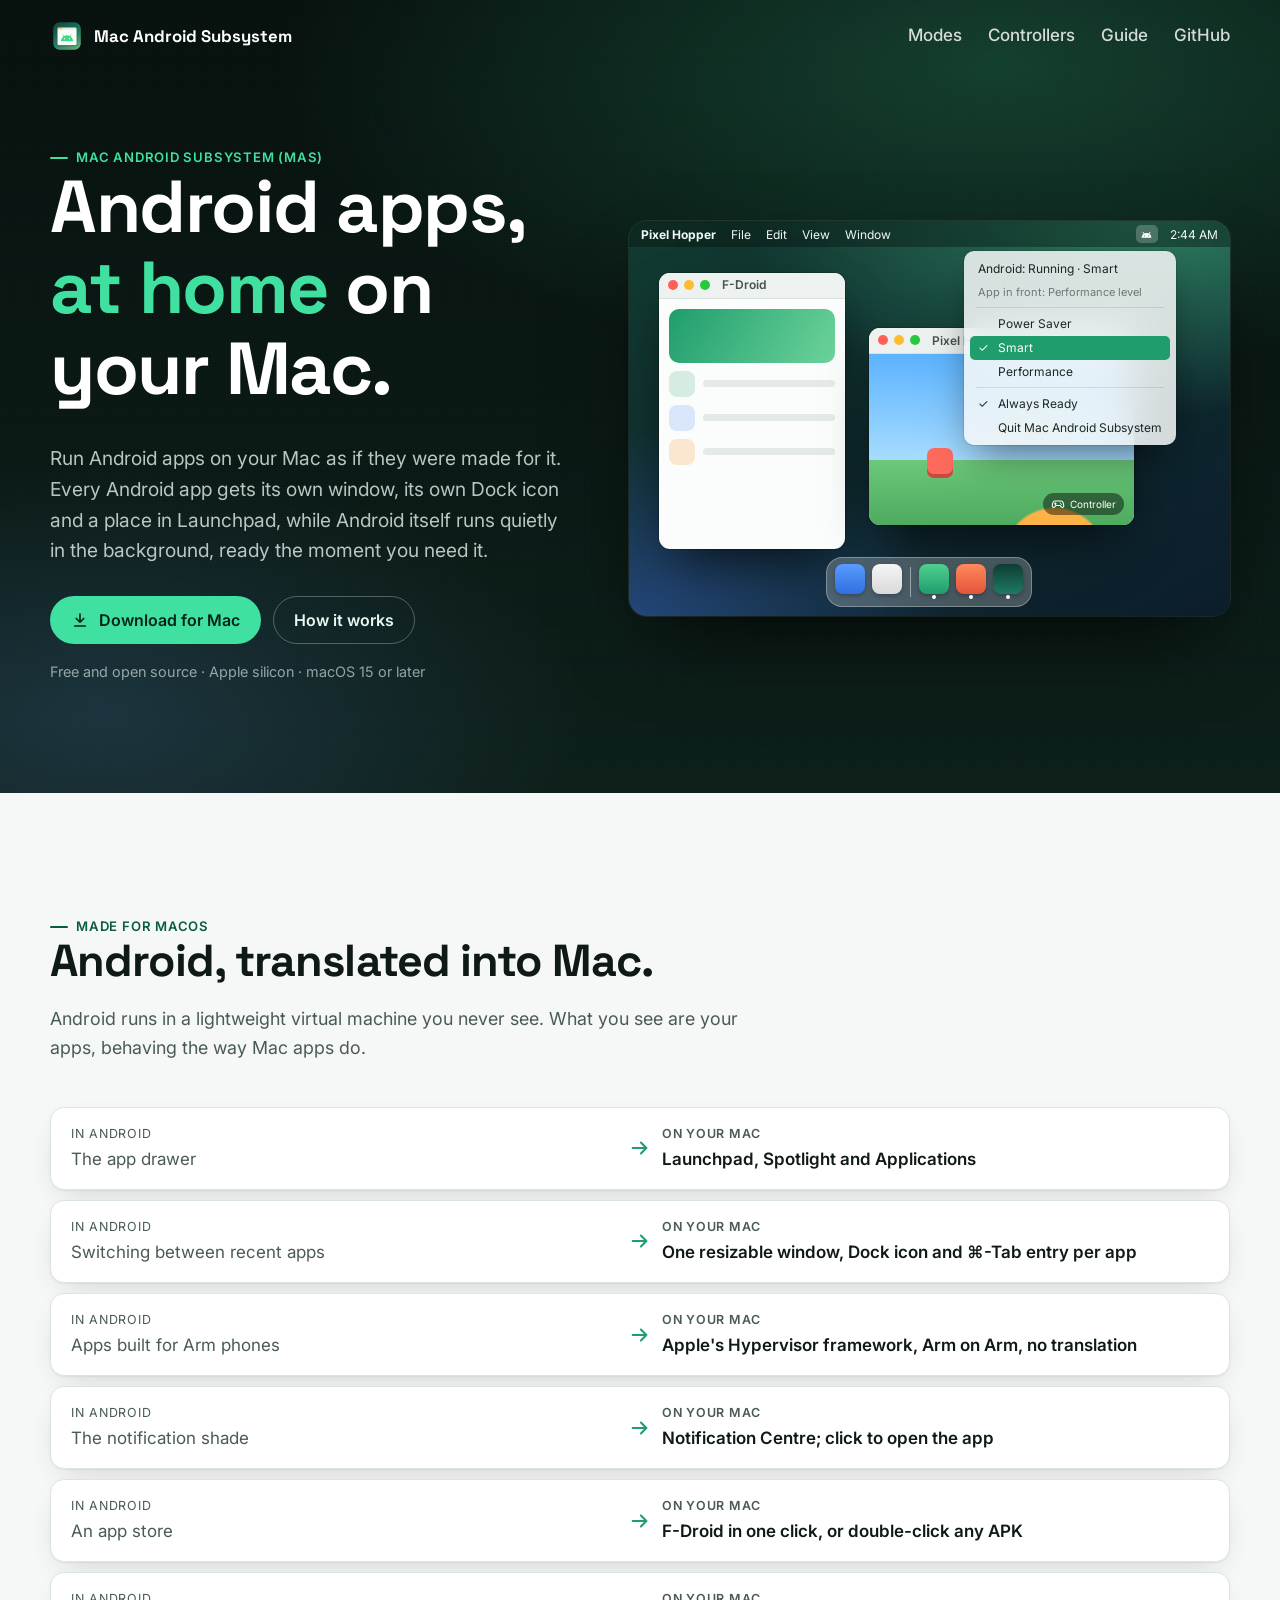
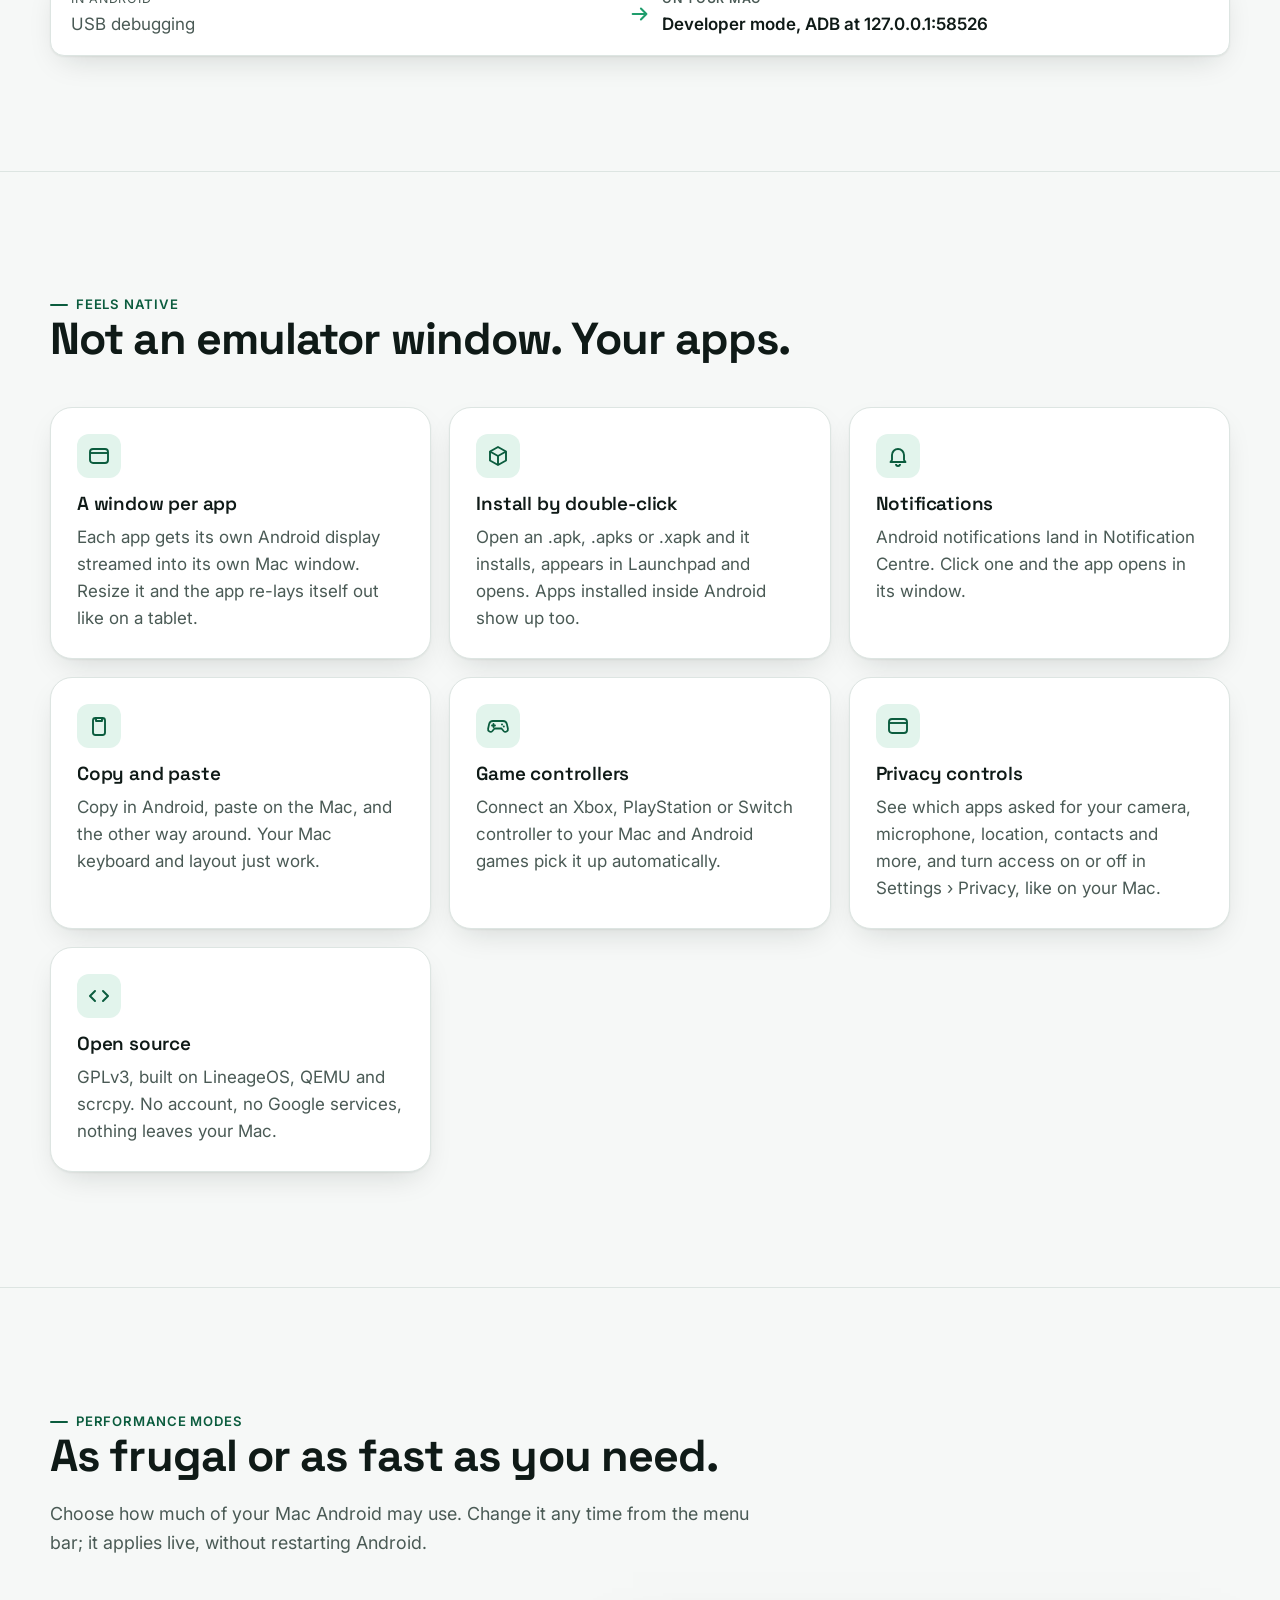
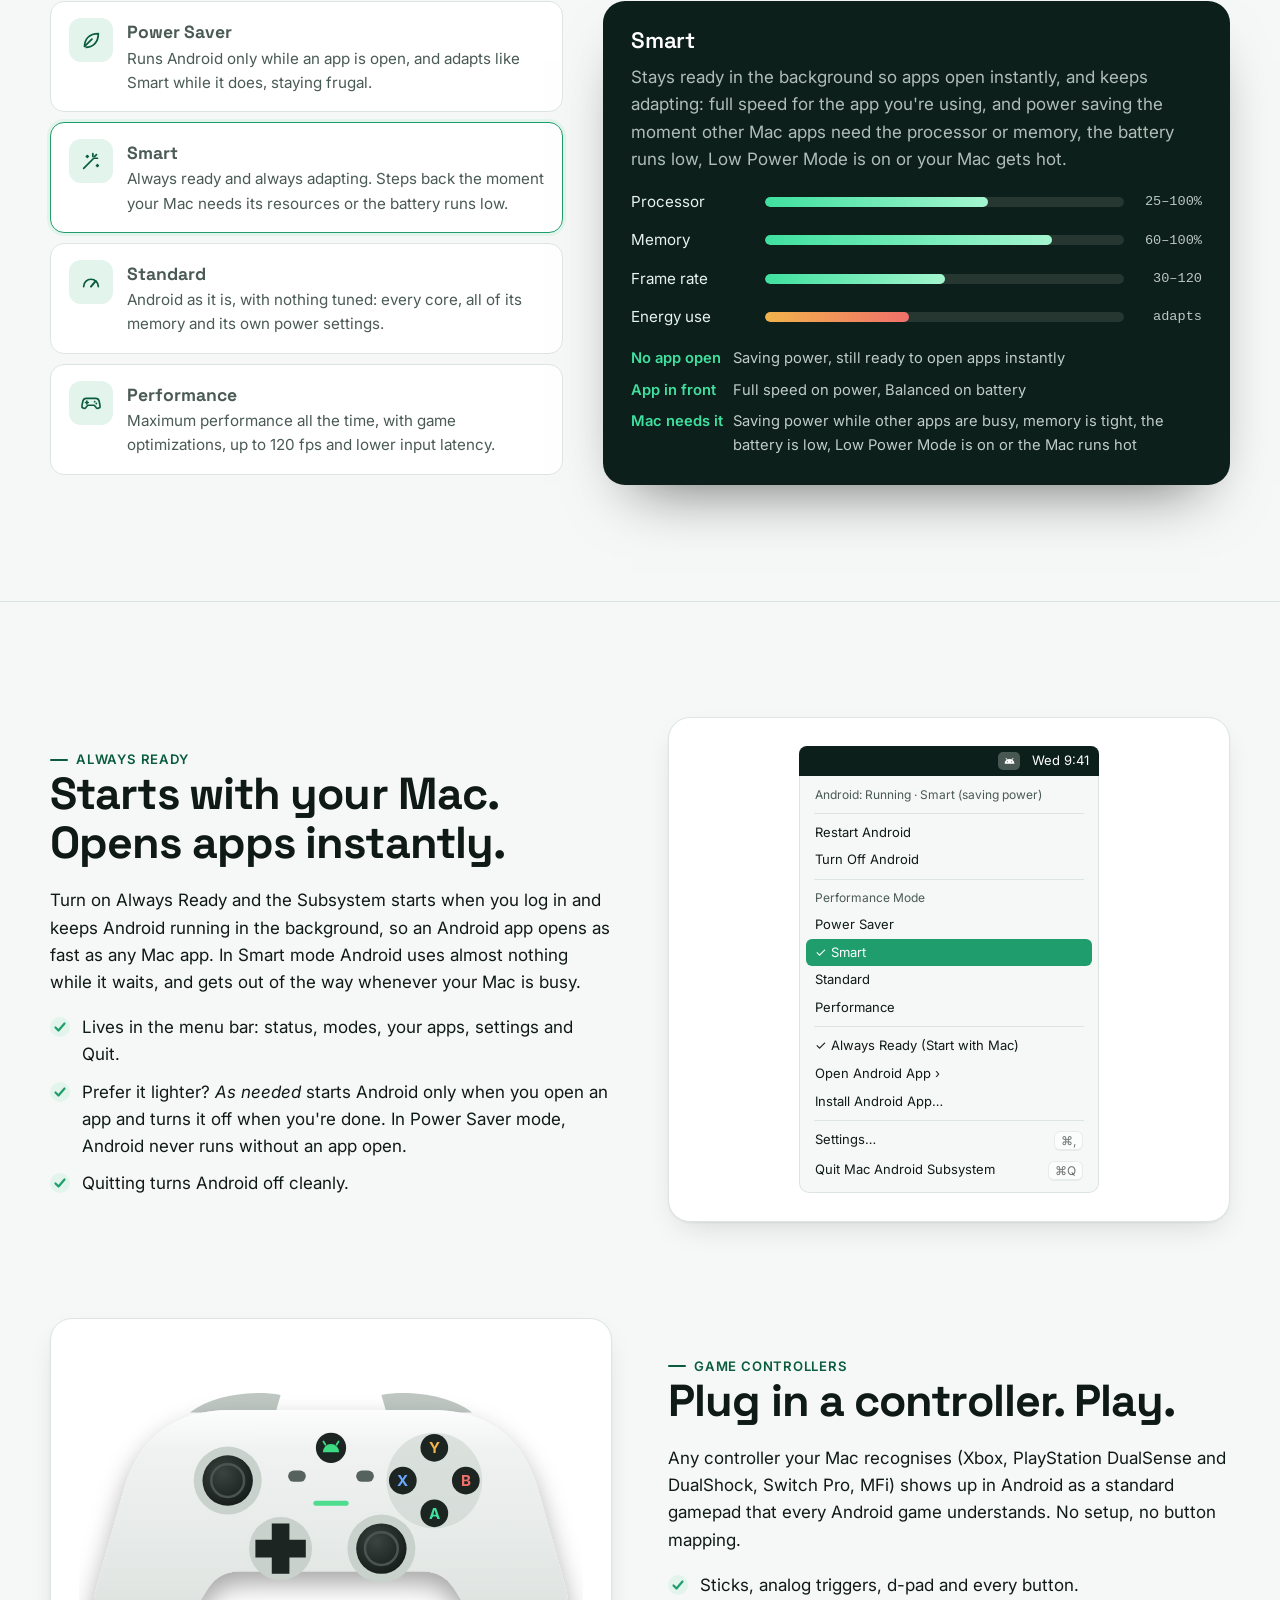
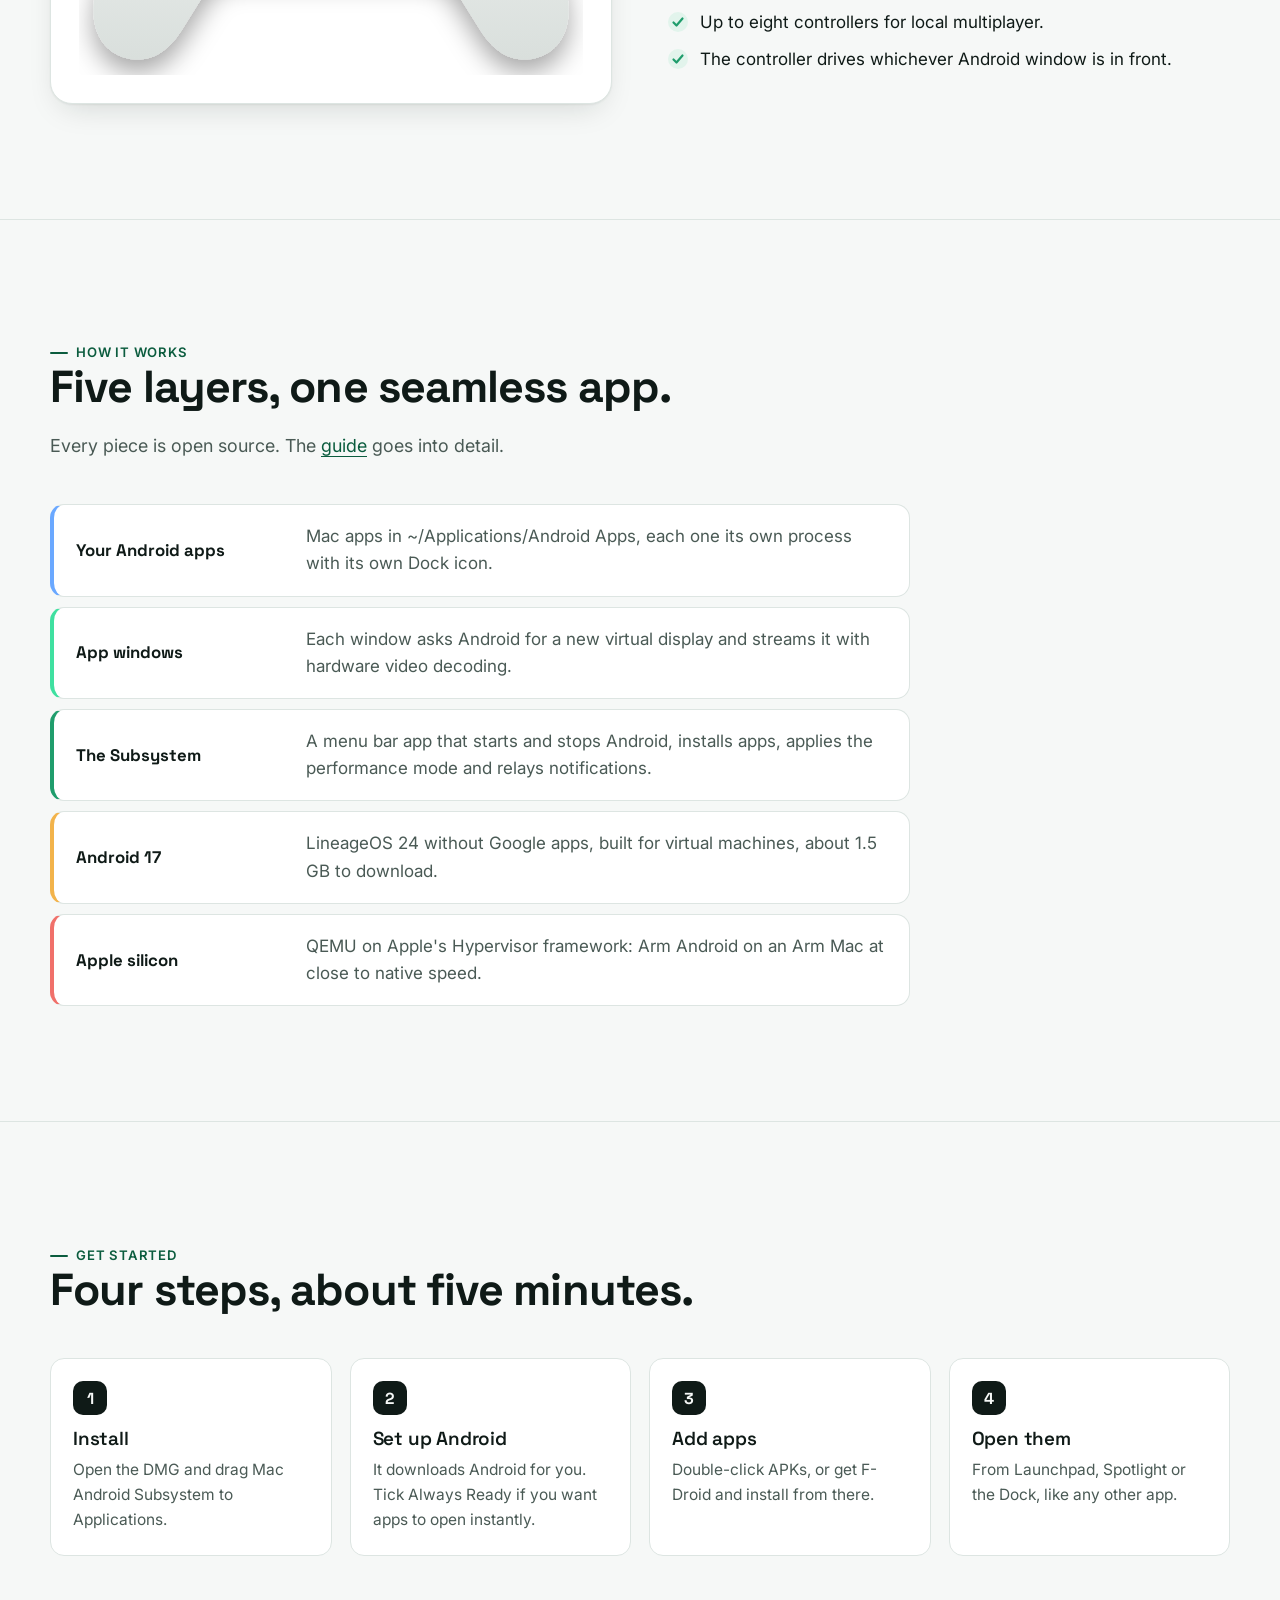
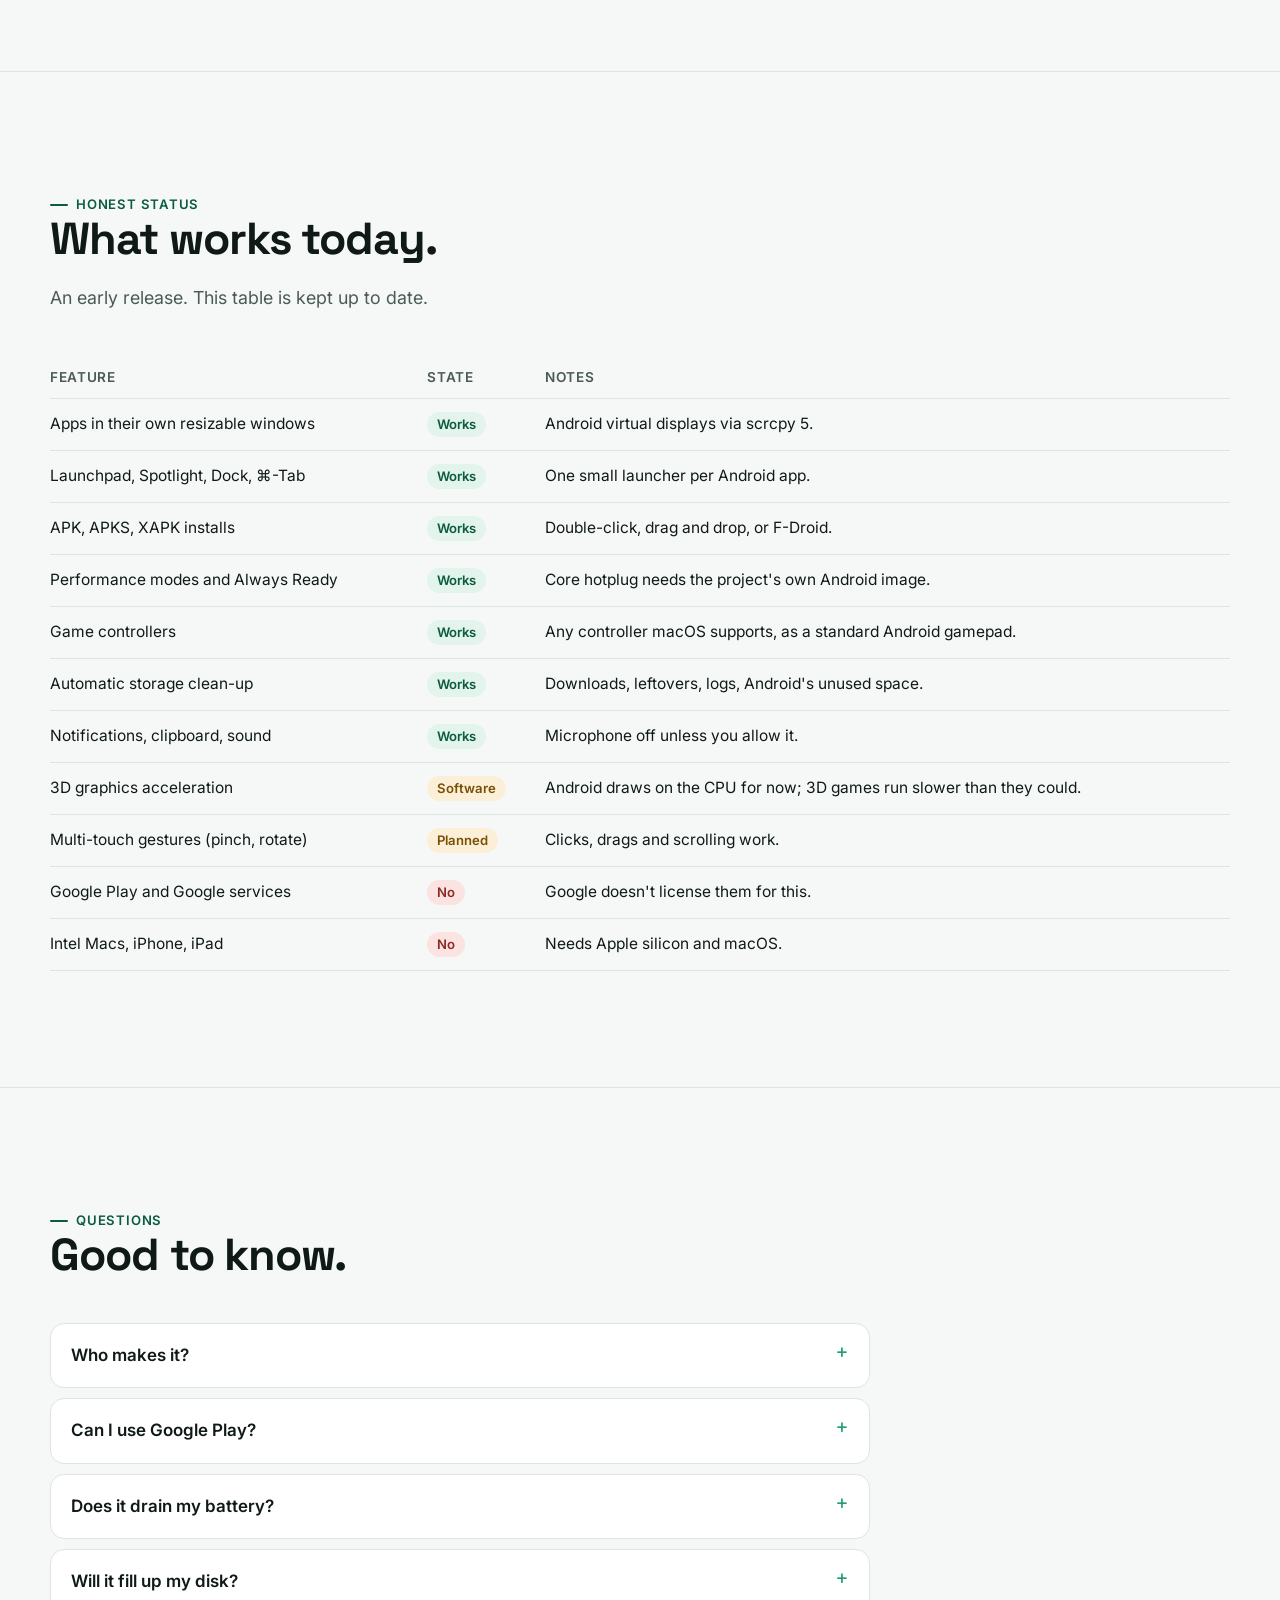
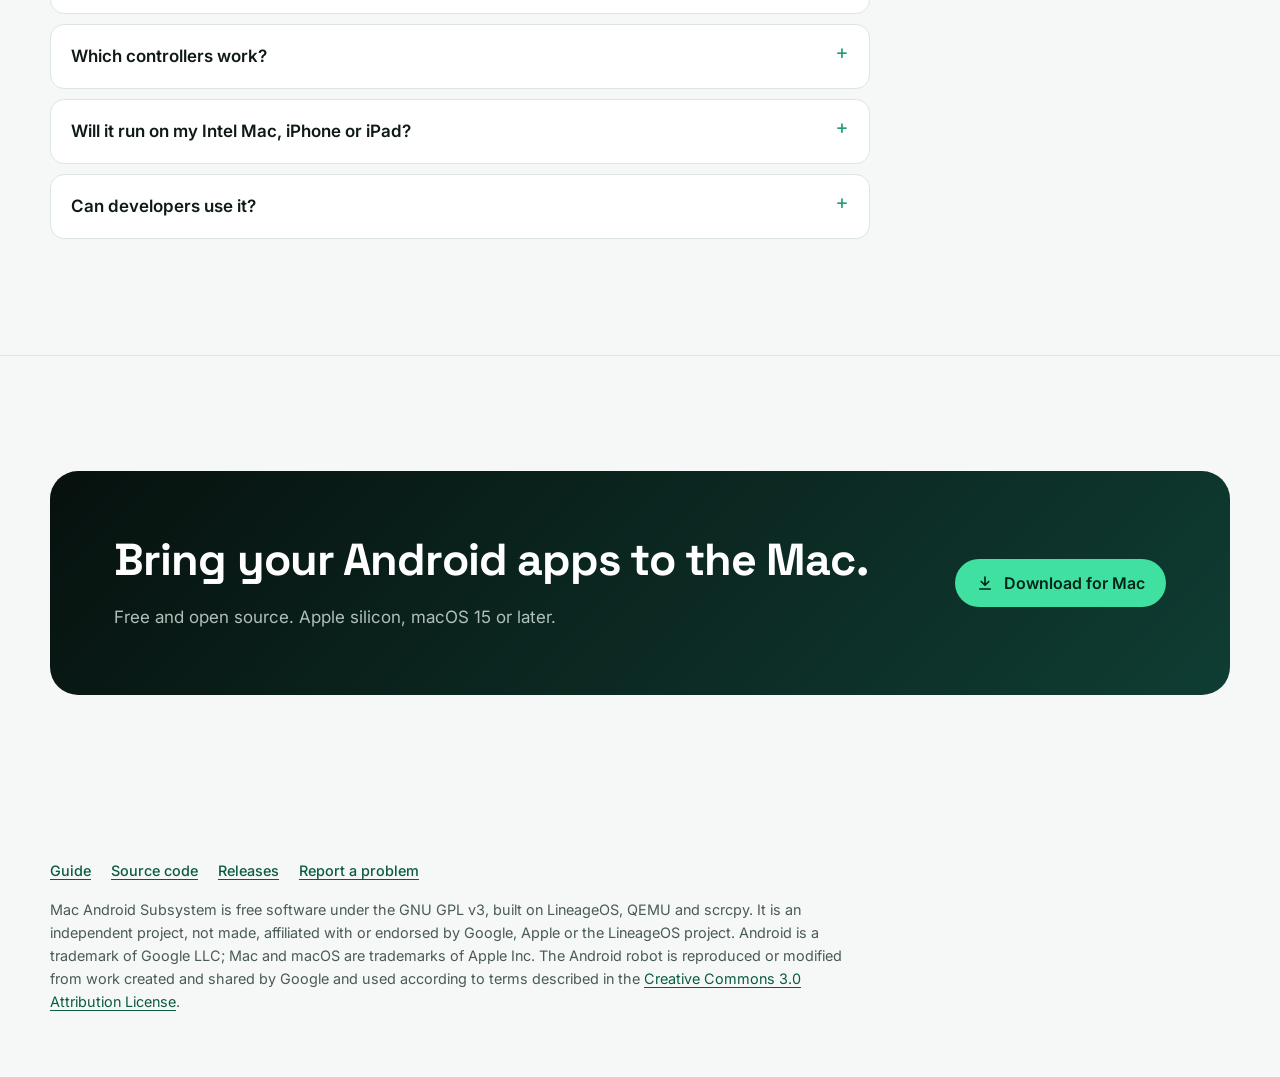
==== commit 9b06ad0e: "Mac Android Subsystem (MAS) 0.3.0 Renamed to Mac Android Subsystem. Android calls itself "Mac Androi" ====
--- a/site/index.html
+++ b/site/index.html
@@ -3,8 +3,8 @@
 <head>
   <meta charset="utf-8">
   <meta name="viewport" content="width=device-width, initial-scale=1">
-  <title>Mac Subsystem for Android — Android apps, at home on your Mac</title>
-  <meta name="description" content="Mac Subsystem for Android runs Android apps on your Mac like Mac apps: each one in its own window with its own Dock icon, game controllers, smart performance modes, and always ready in the background. Free and open source.">
+  <title>Mac Android Subsystem — Android apps, at home on your Mac</title>
+  <meta name="description" content="Mac Android Subsystem runs Android apps on your Mac like Mac apps: each one in its own window with its own Dock icon, game controllers, smart performance modes, and always ready in the background. Free and open source.">
   <meta name="theme-color" content="#07110e">
   <link rel="icon" href="assets/favicon.png">
   <link rel="apple-touch-icon" href="assets/apple-touch-icon.png">
@@ -31,7 +31,7 @@
 
   <header class="topbar">
     <div class="container">
-      <a class="logo" href="./"><img src="assets/icon-512.png" alt="">Mac Subsystem for Android</a>
+      <a class="logo" href="./"><img src="assets/icon-512.png" alt="">Mac Android Subsystem</a>
       <nav class="topnav" aria-label="Main">
         <a href="#modes" class="hide-sm">Modes</a>
         <a href="#controllers" class="hide-sm">Controllers</a>
@@ -45,7 +45,7 @@
     <section class="hero">
       <div class="container hero-grid">
         <div>
-          <span class="eyebrow">Mac Subsystem for Android</span>
+          <span class="eyebrow">Mac Android Subsystem (MAS)</span>
           <h1>Android apps, <em>at home</em> on your Mac.</h1>
           <p class="lede">Run Android apps on your Mac as if they were made for it. Every Android app gets its own window, its own Dock icon and a place in Launchpad, while Android itself runs quietly in the background, ready the moment you need it.</p>
           <div class="cta">
@@ -74,7 +74,7 @@
             <div class="item"><span class="check"></span>Performance</div>
             <hr>
             <div class="item"><span class="check">✓</span>Always Ready</div>
-            <div class="item"><span class="check"></span>Quit Mac Subsystem for Android</div>
+            <div class="item"><span class="check"></span>Quit Mac Android Subsystem</div>
           </div>
           <div class="window w-store" aria-hidden="true">
             <div class="title"><i></i><i></i><i></i><span>F-Droid</span></div>
@@ -213,7 +213,7 @@
                 <li>Install Android App…</li>
                 <li class="sep"></li>
                 <li>Settings… <kbd>⌘,</kbd></li>
-                <li>Quit Mac Subsystem for Android <kbd>⌘Q</kbd></li>
+                <li>Quit Mac Android Subsystem <kbd>⌘Q</kbd></li>
               </ul>
             </div>
           </div>
@@ -293,7 +293,7 @@
           <h2>Four steps, about five minutes.</h2>
         </div>
         <ol class="steps">
-          <li><h3>Install</h3><p>Open the DMG and drag Mac Subsystem for Android to Applications.</p></li>
+          <li><h3>Install</h3><p>Open the DMG and drag Mac Android Subsystem to Applications.</p></li>
           <li><h3>Set up Android</h3><p>It downloads Android for you. Tick Always Ready if you want apps to open instantly.</p></li>
           <li><h3>Add apps</h3><p>Double-click APKs, or get F-Droid and install from there.</p></li>
           <li><h3>Open them</h3><p>From Launchpad, Spotlight or the Dock, like any other app.</p></li>
@@ -368,7 +368,7 @@
         <a href="https://github.com/__REPO__/releases">Releases</a>
         <a href="https://github.com/__REPO__/issues">Report a problem</a>
       </nav>
-      <p>Mac Subsystem for Android is free software under the GNU GPL v3, built on LineageOS, QEMU and scrcpy. It is an independent project, not made, affiliated with or endorsed by Google, Apple or the LineageOS project. Android is a trademark of Google LLC; Mac and macOS are trademarks of Apple Inc. The Android robot is reproduced or modified from work created and shared by Google and used according to terms described in the <a href="https://creativecommons.org/licenses/by/3.0/">Creative Commons 3.0 Attribution License</a>.</p>
+      <p>Mac Android Subsystem is free software under the GNU GPL v3, built on LineageOS, QEMU and scrcpy. It is an independent project, not made, affiliated with or endorsed by Google, Apple or the LineageOS project. Android is a trademark of Google LLC; Mac and macOS are trademarks of Apple Inc. The Android robot is reproduced or modified from work created and shared by Google and used according to terms described in the <a href="https://creativecommons.org/licenses/by/3.0/">Creative Commons 3.0 Attribution License</a>.</p>
     </div>
   </footer>
 
--- a/site/site.css
+++ b/site/site.css
@@ -1,4 +1,4 @@
-/* Mac Subsystem for Android — website.
+/* Mac Android Subsystem — website.
    A night-sky desktop for the hero, then calm, readable pages. */
 
 :root {
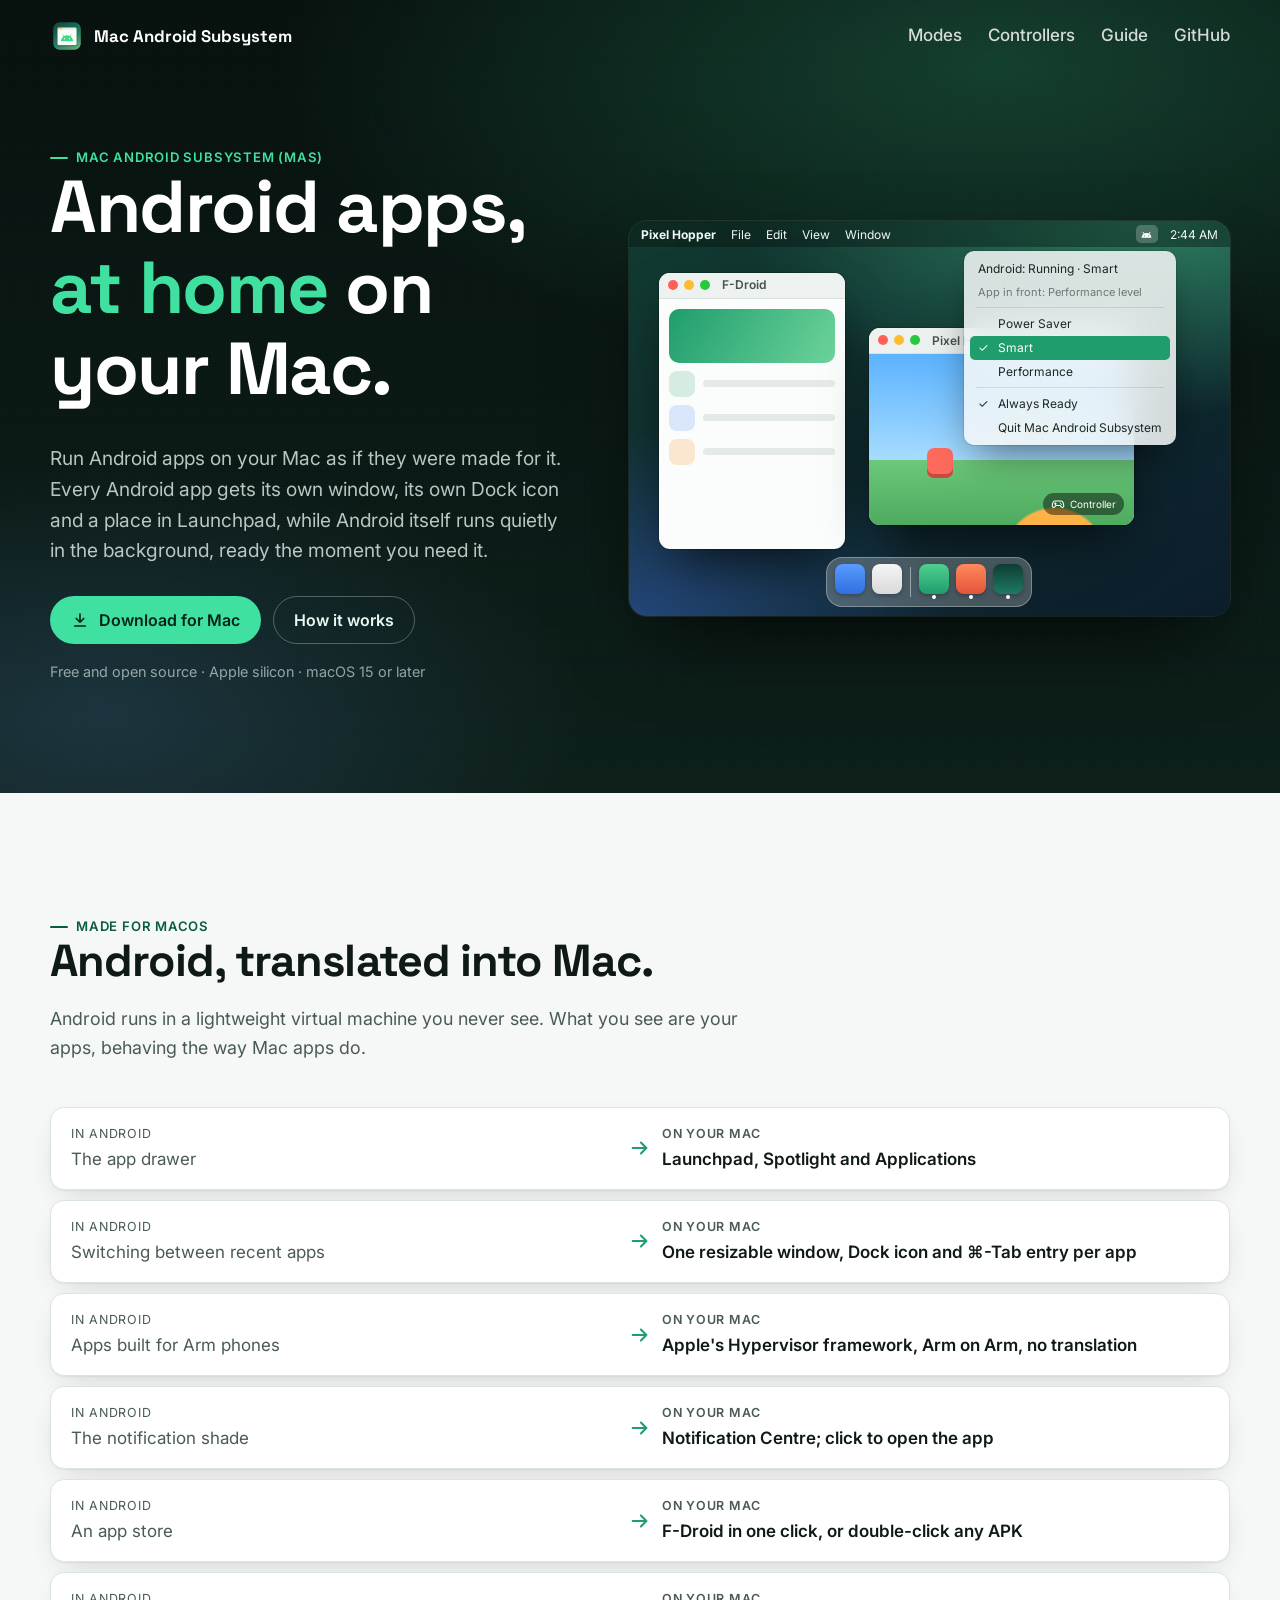
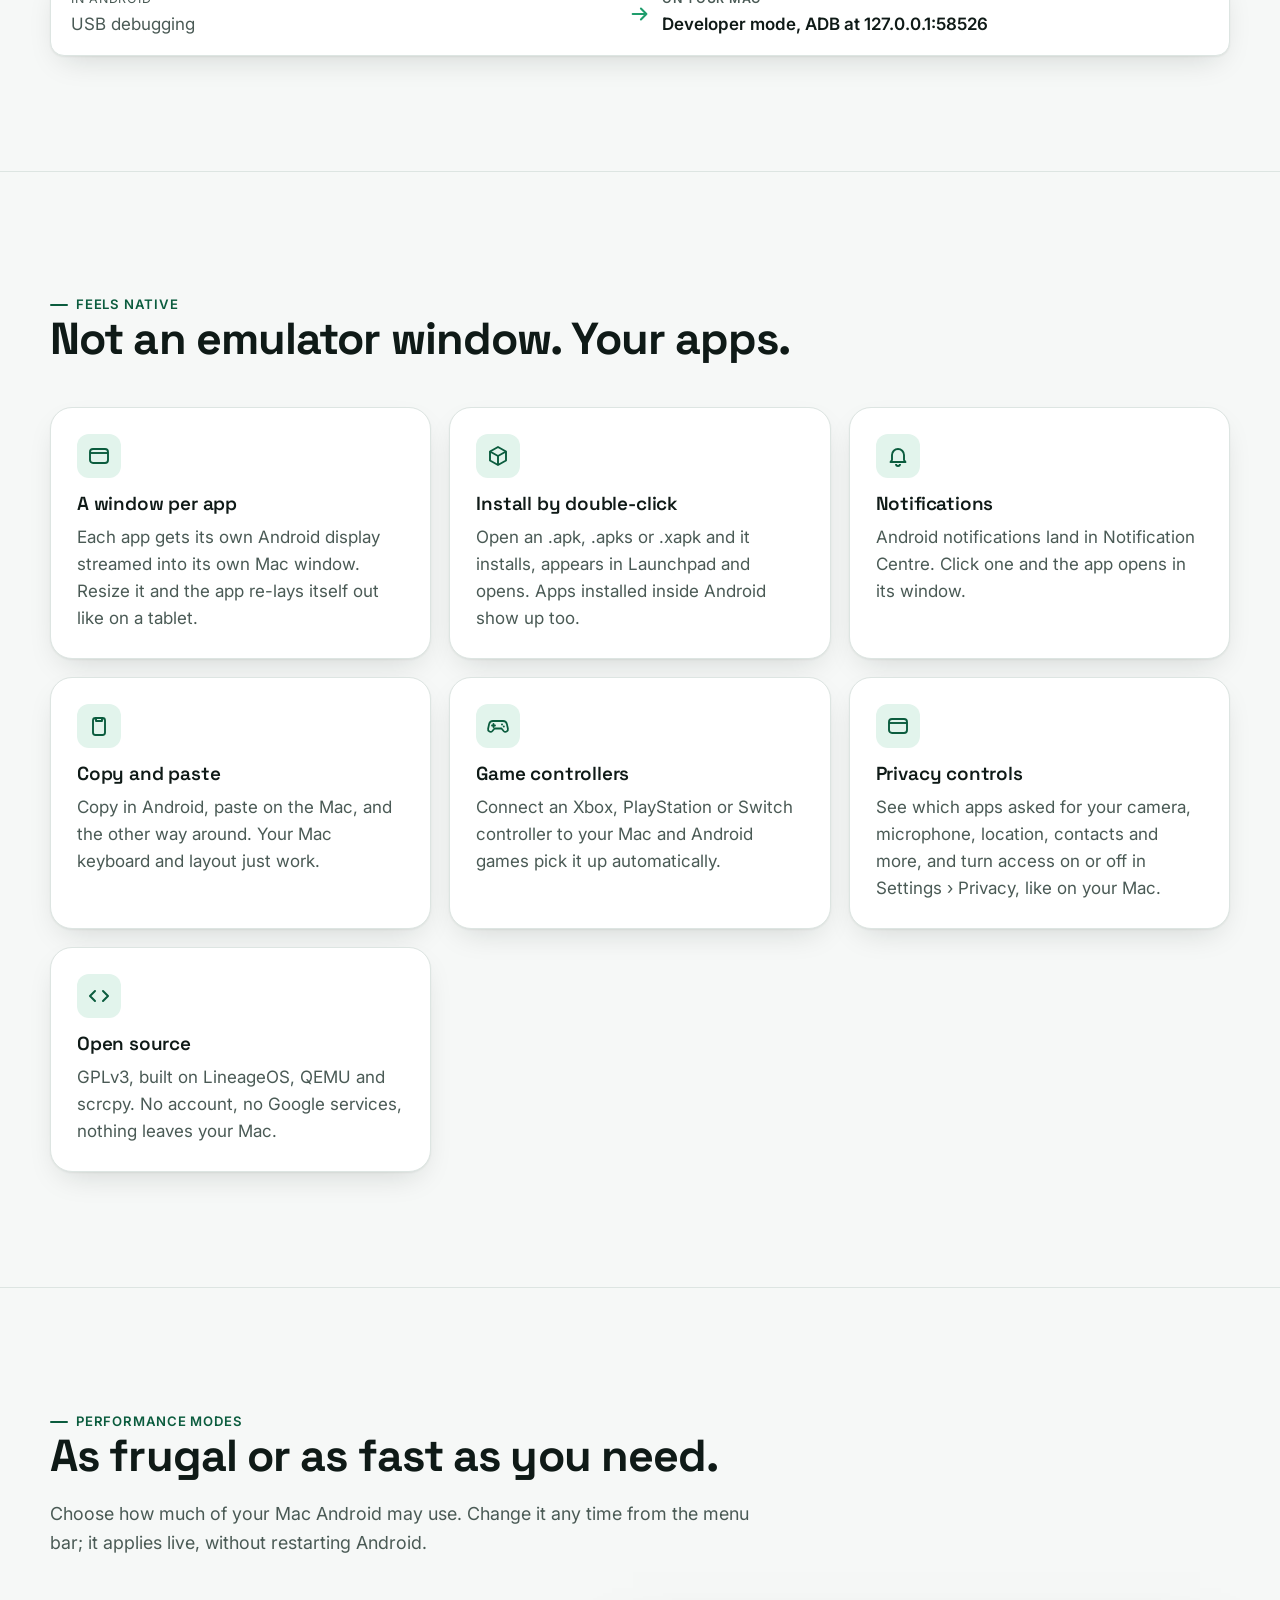
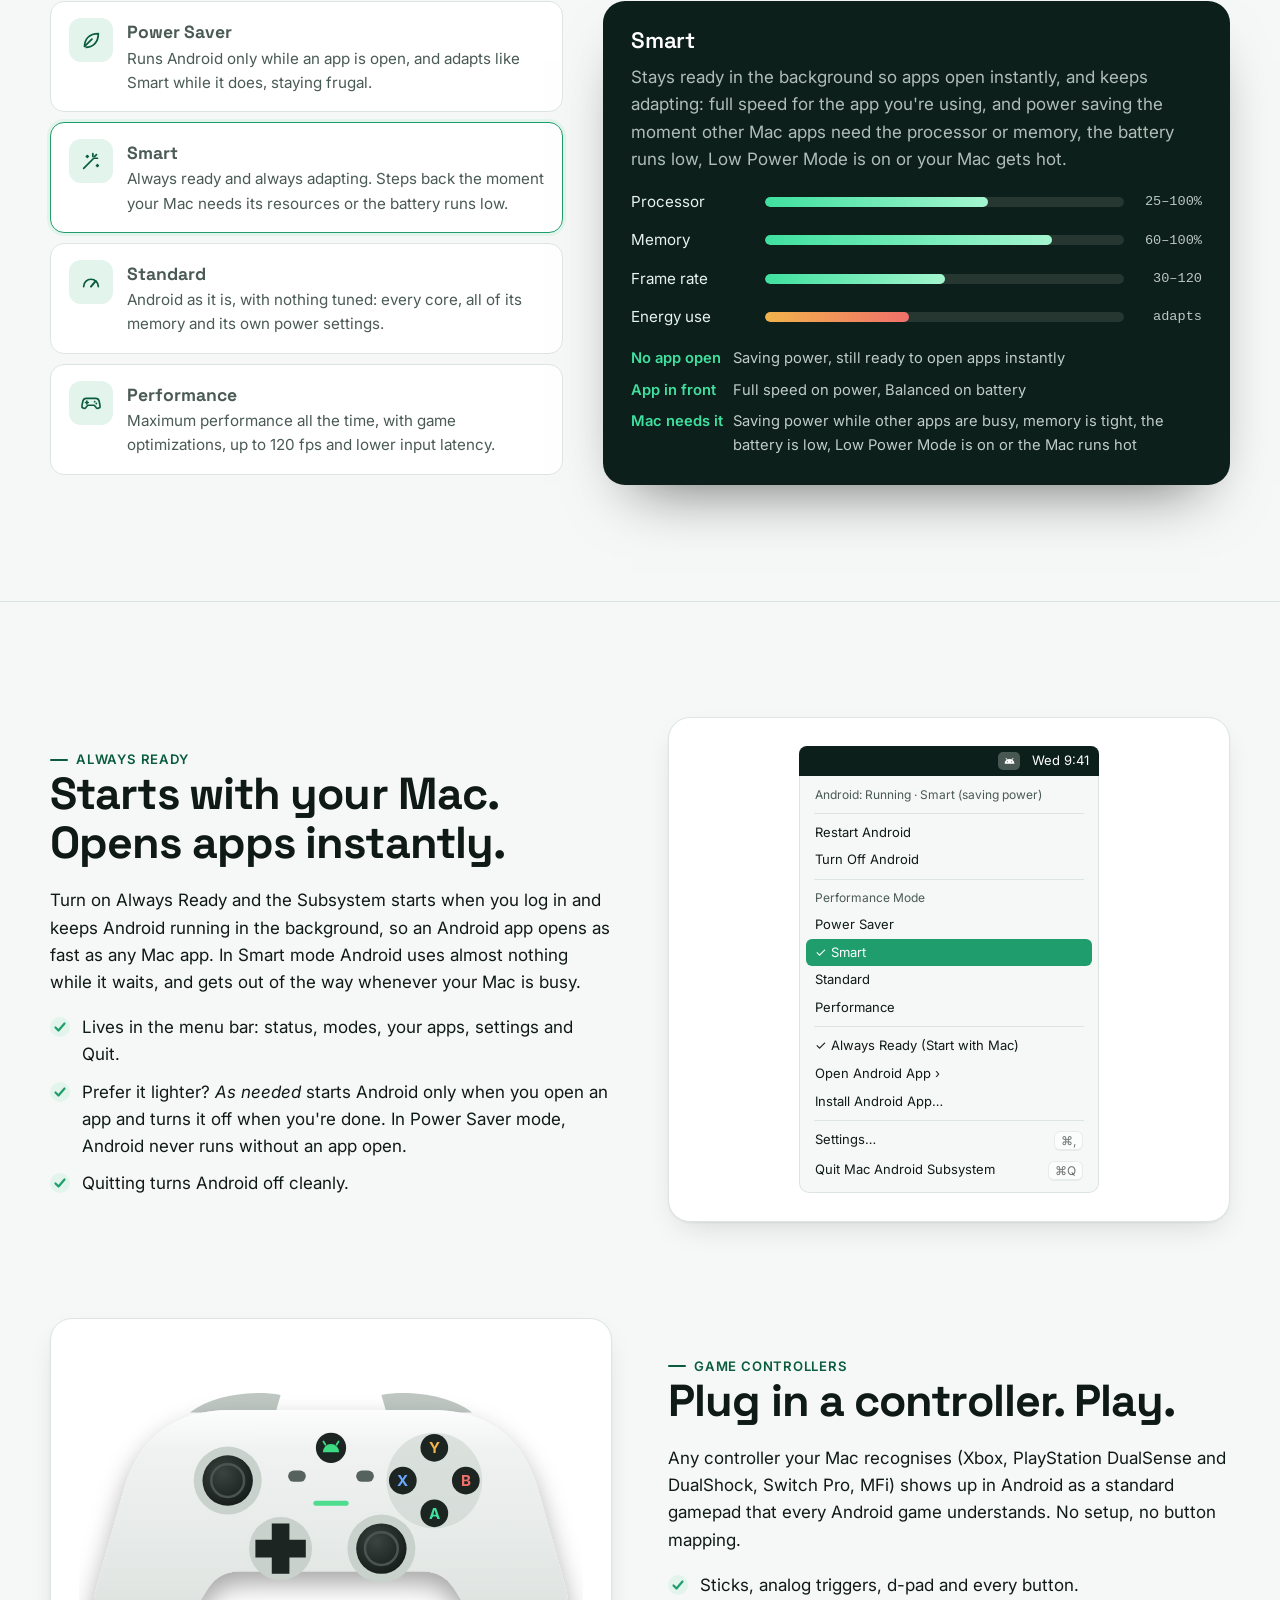
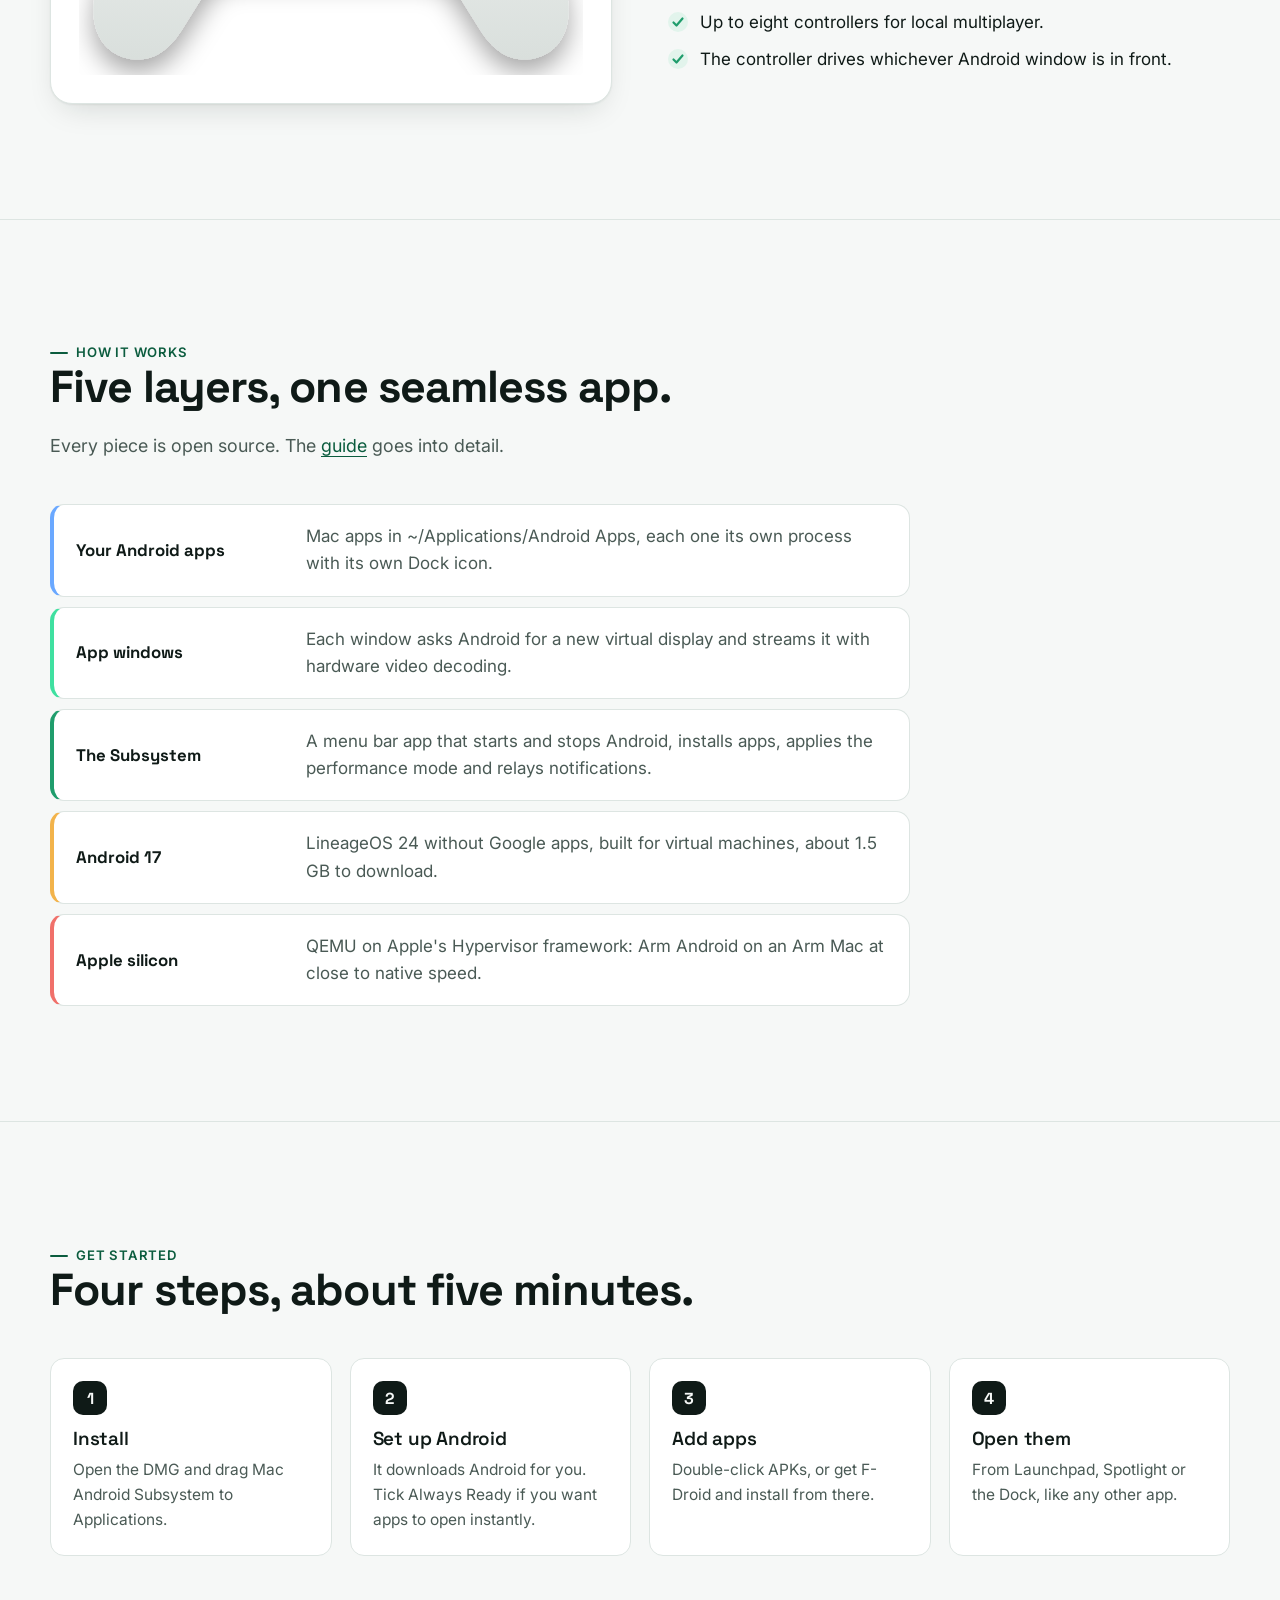
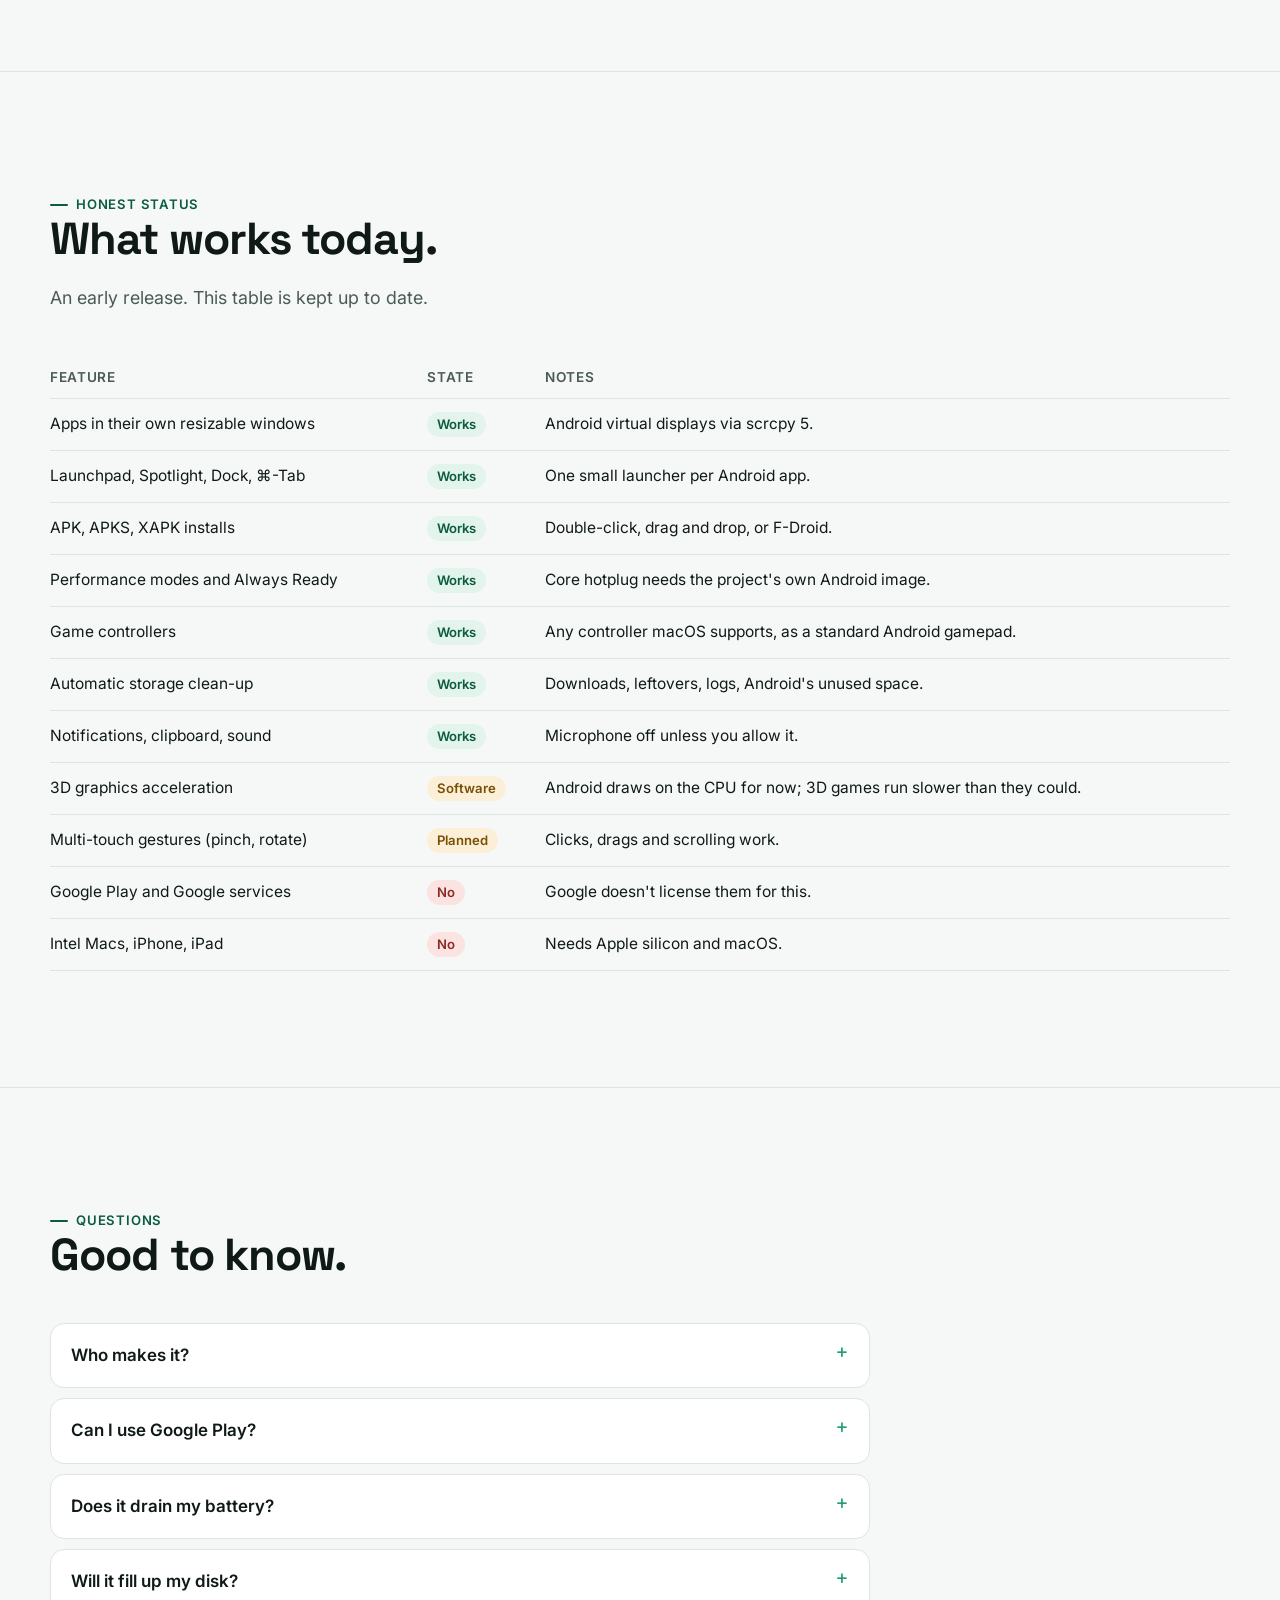
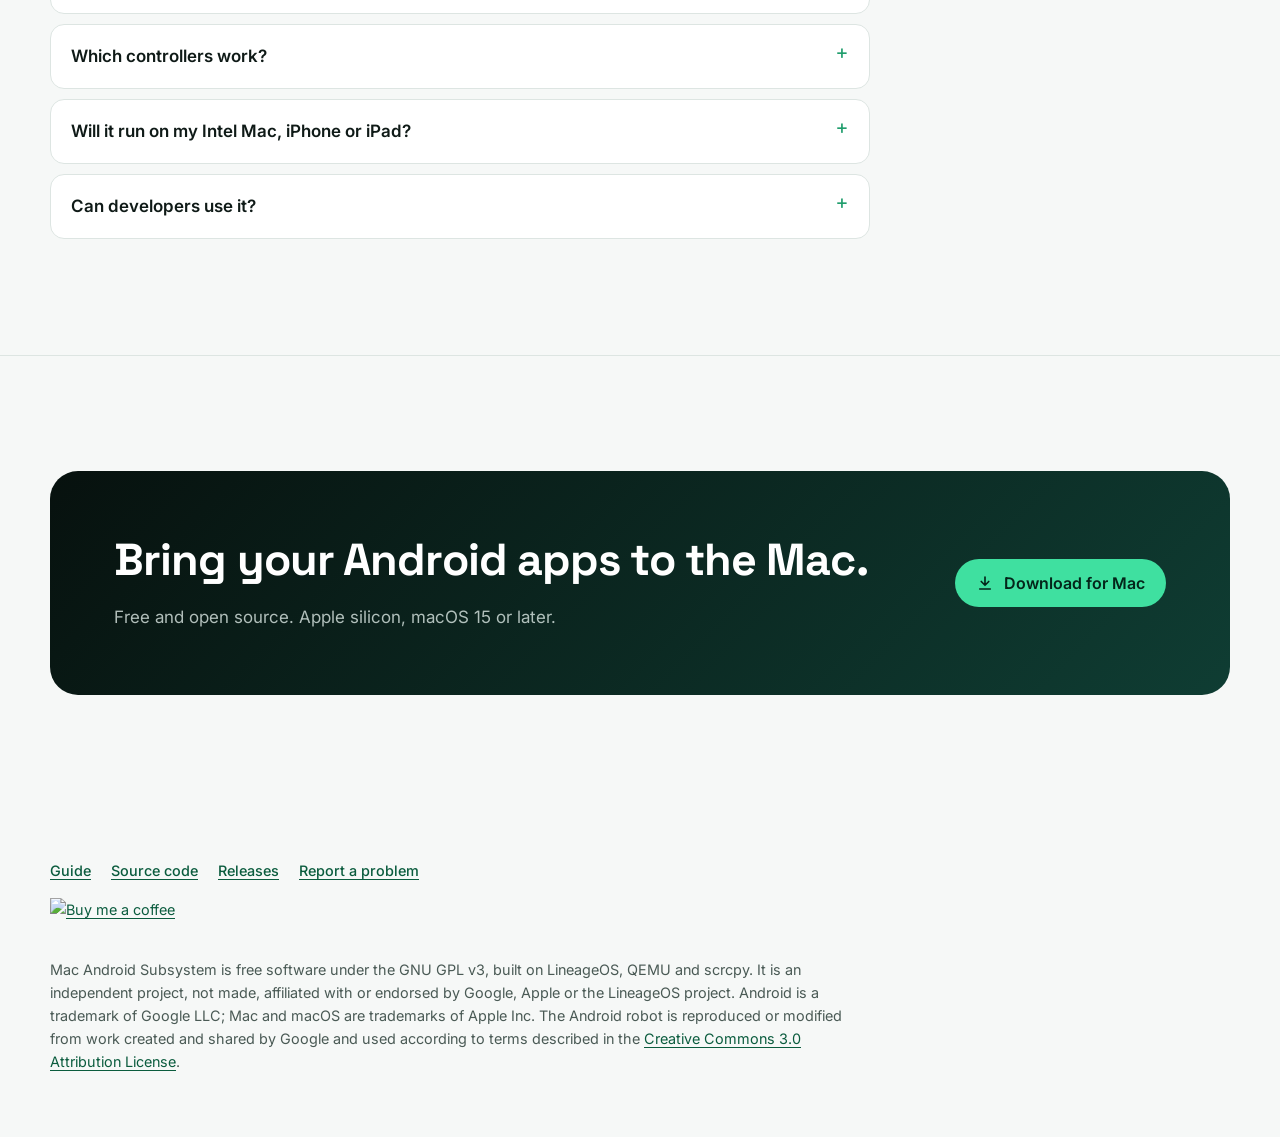
==== commit 8f7d6d0a: "Add Buy Me a Coffee support button" ====
--- a/site/index.html
+++ b/site/index.html
@@ -368,6 +368,7 @@
         <a href="https://github.com/__REPO__/releases">Releases</a>
         <a href="https://github.com/__REPO__/issues">Report a problem</a>
       </nav>
+      <p><a href="https://buymeacoffee.com/harkhowalia" target="_blank" rel="noopener"><img src="https://cdn.buymeacoffee.com/buttons/v2/default-orange.png" alt="Buy me a coffee" height="44" style="display:block"></a></p>
       <p>Mac Android Subsystem is free software under the GNU GPL v3, built on LineageOS, QEMU and scrcpy. It is an independent project, not made, affiliated with or endorsed by Google, Apple or the LineageOS project. Android is a trademark of Google LLC; Mac and macOS are trademarks of Apple Inc. The Android robot is reproduced or modified from work created and shared by Google and used according to terms described in the <a href="https://creativecommons.org/licenses/by/3.0/">Creative Commons 3.0 Attribution License</a>.</p>
     </div>
   </footer>
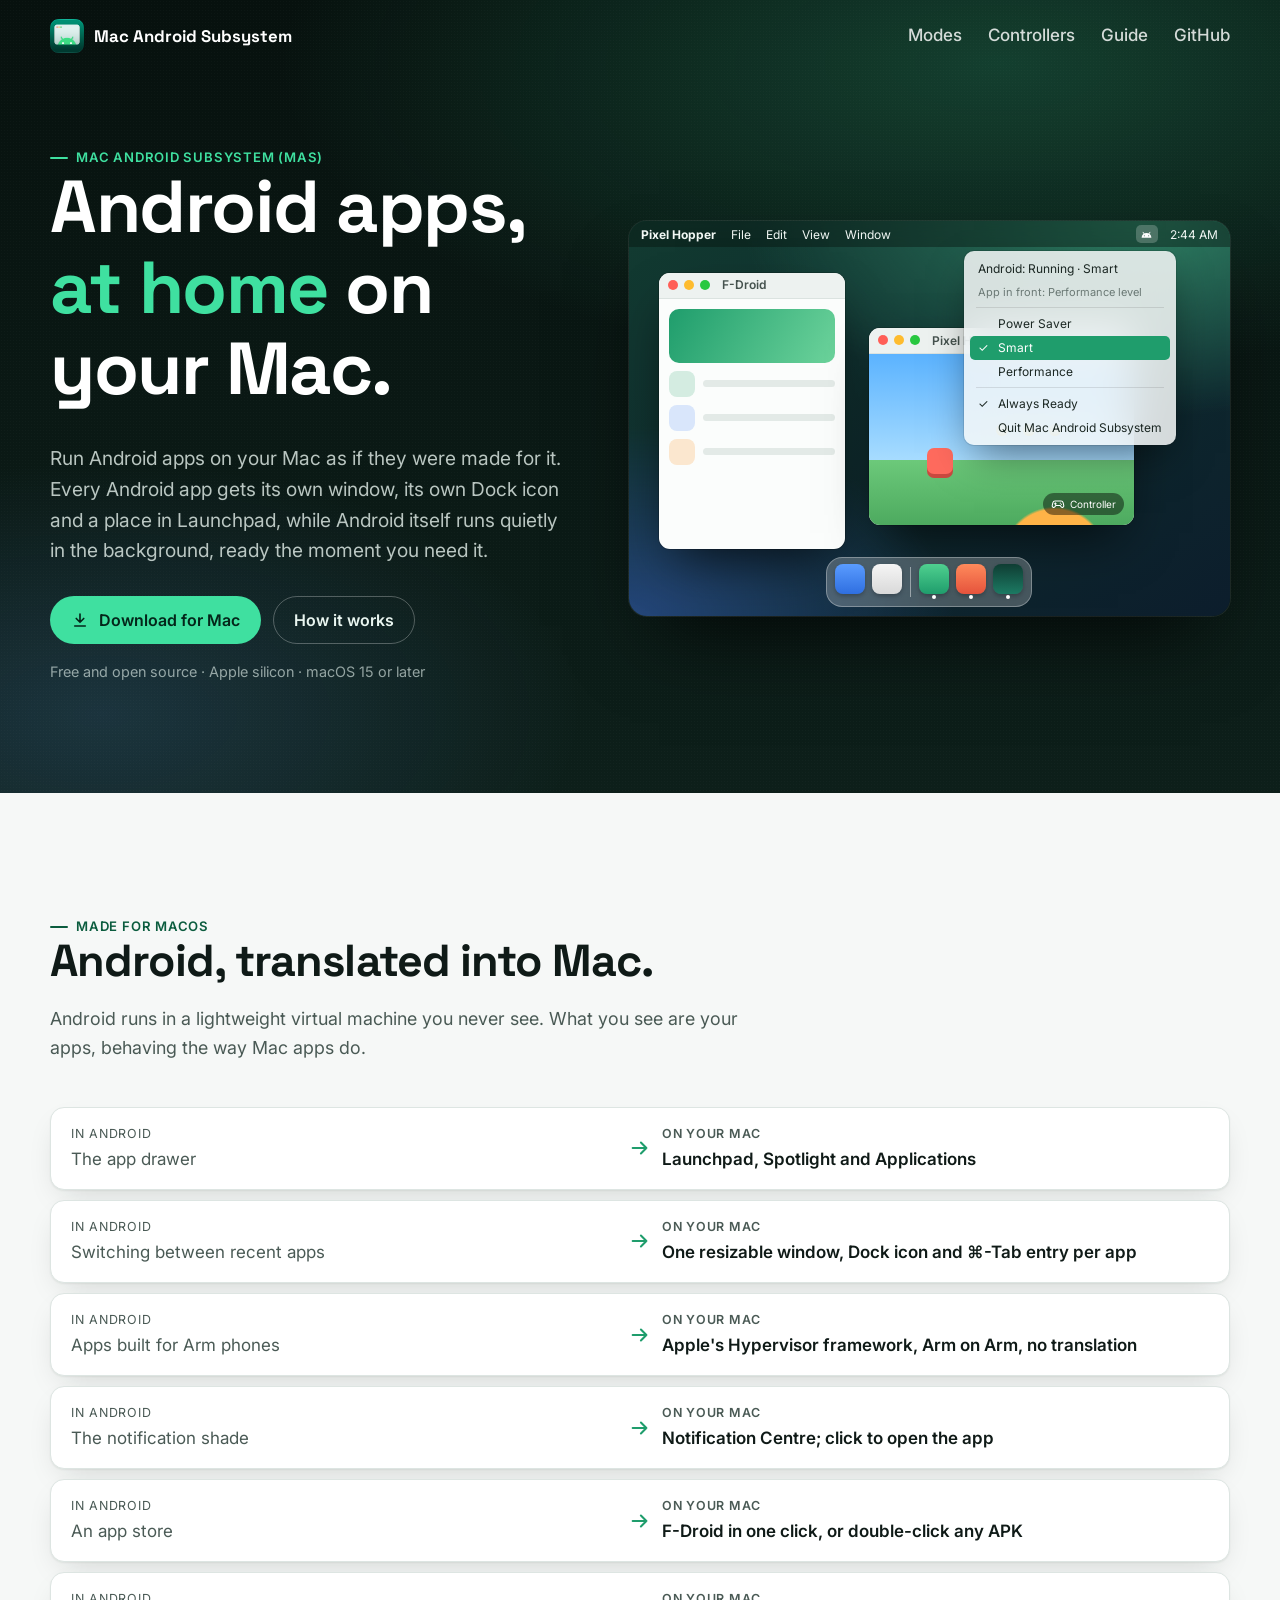
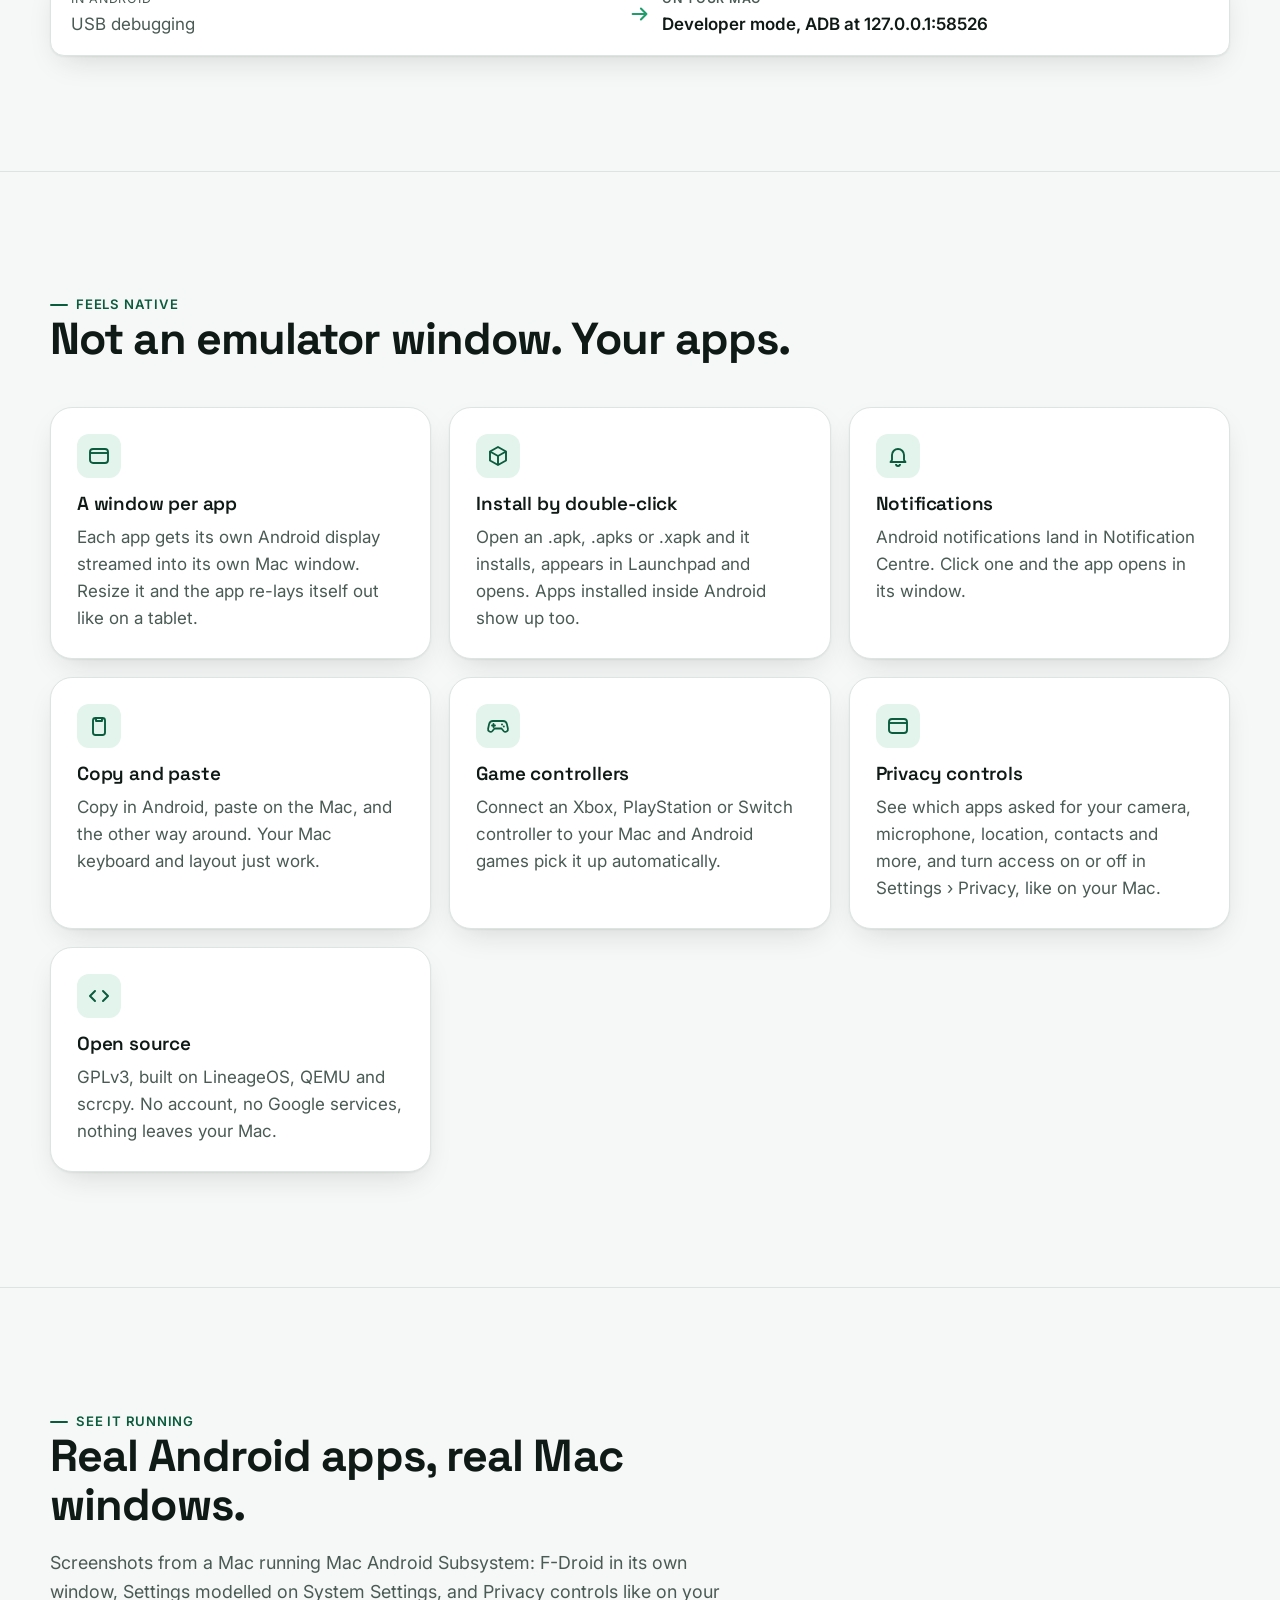
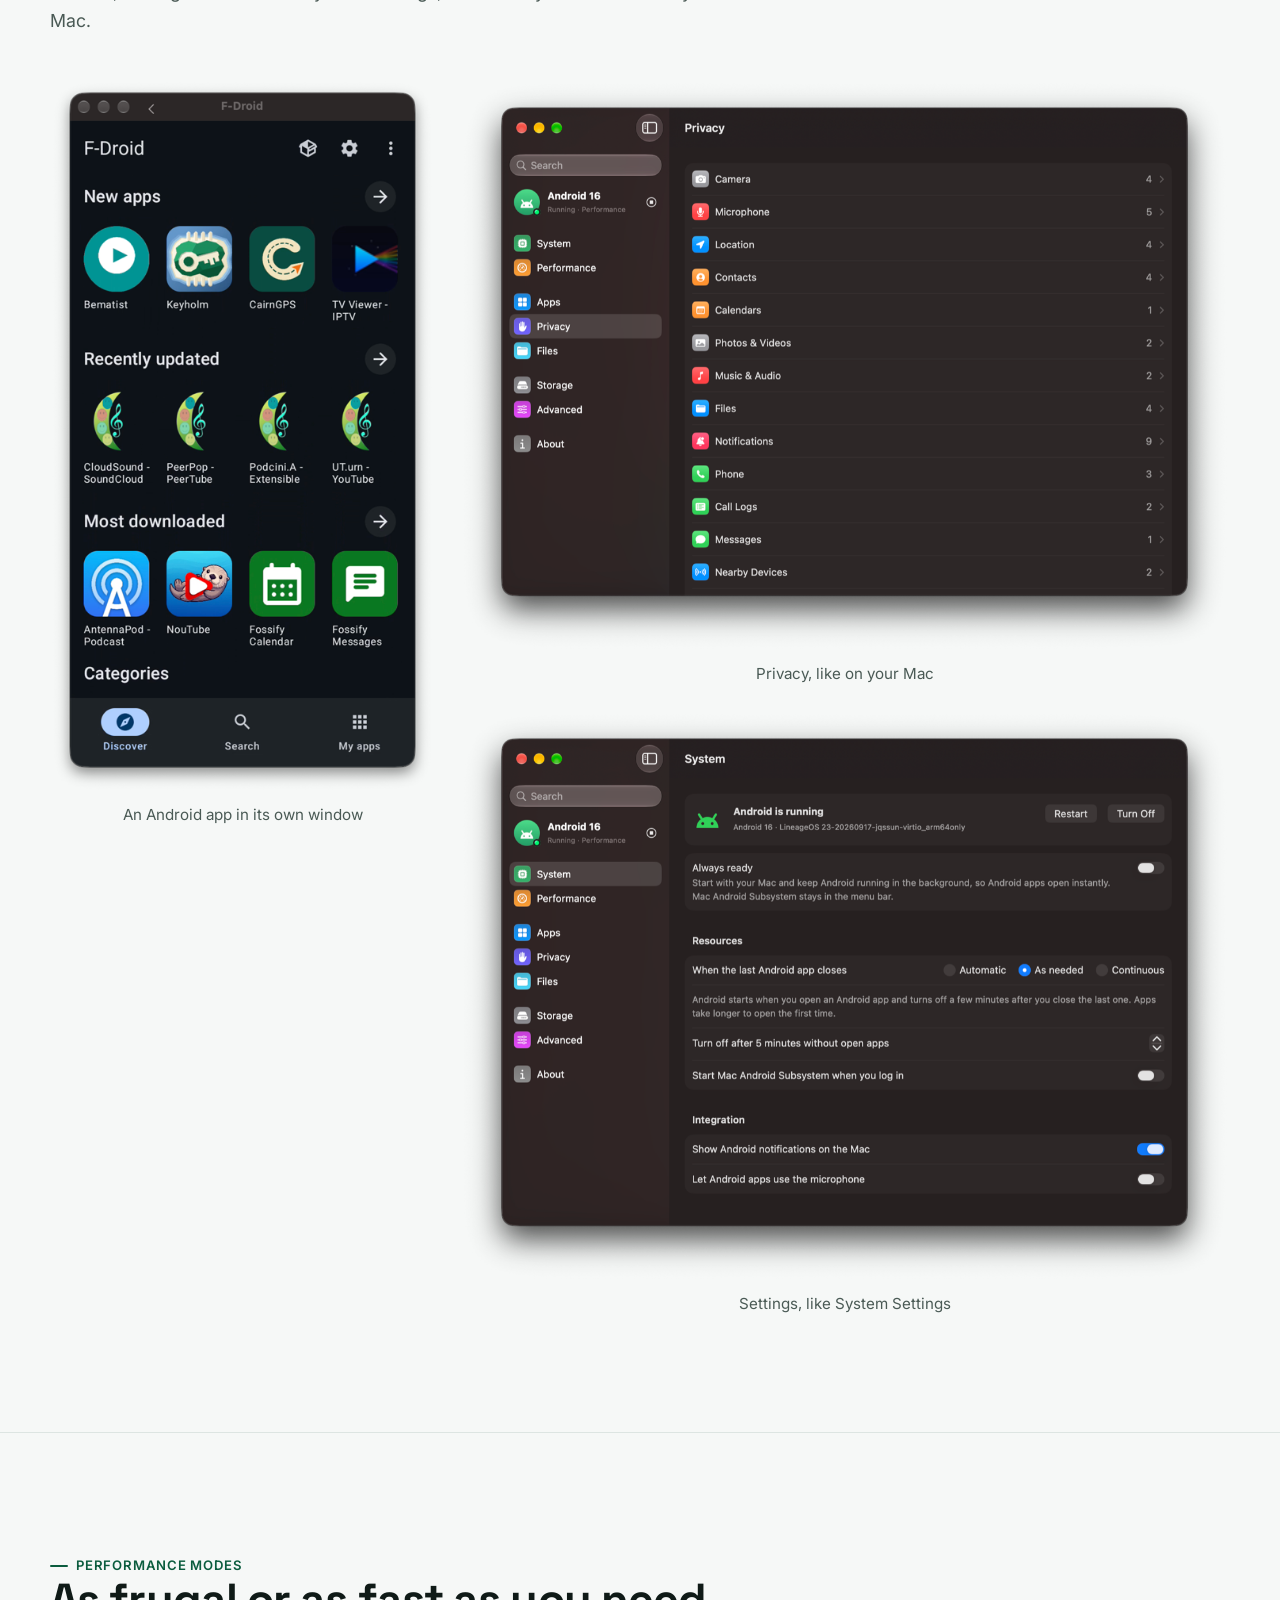
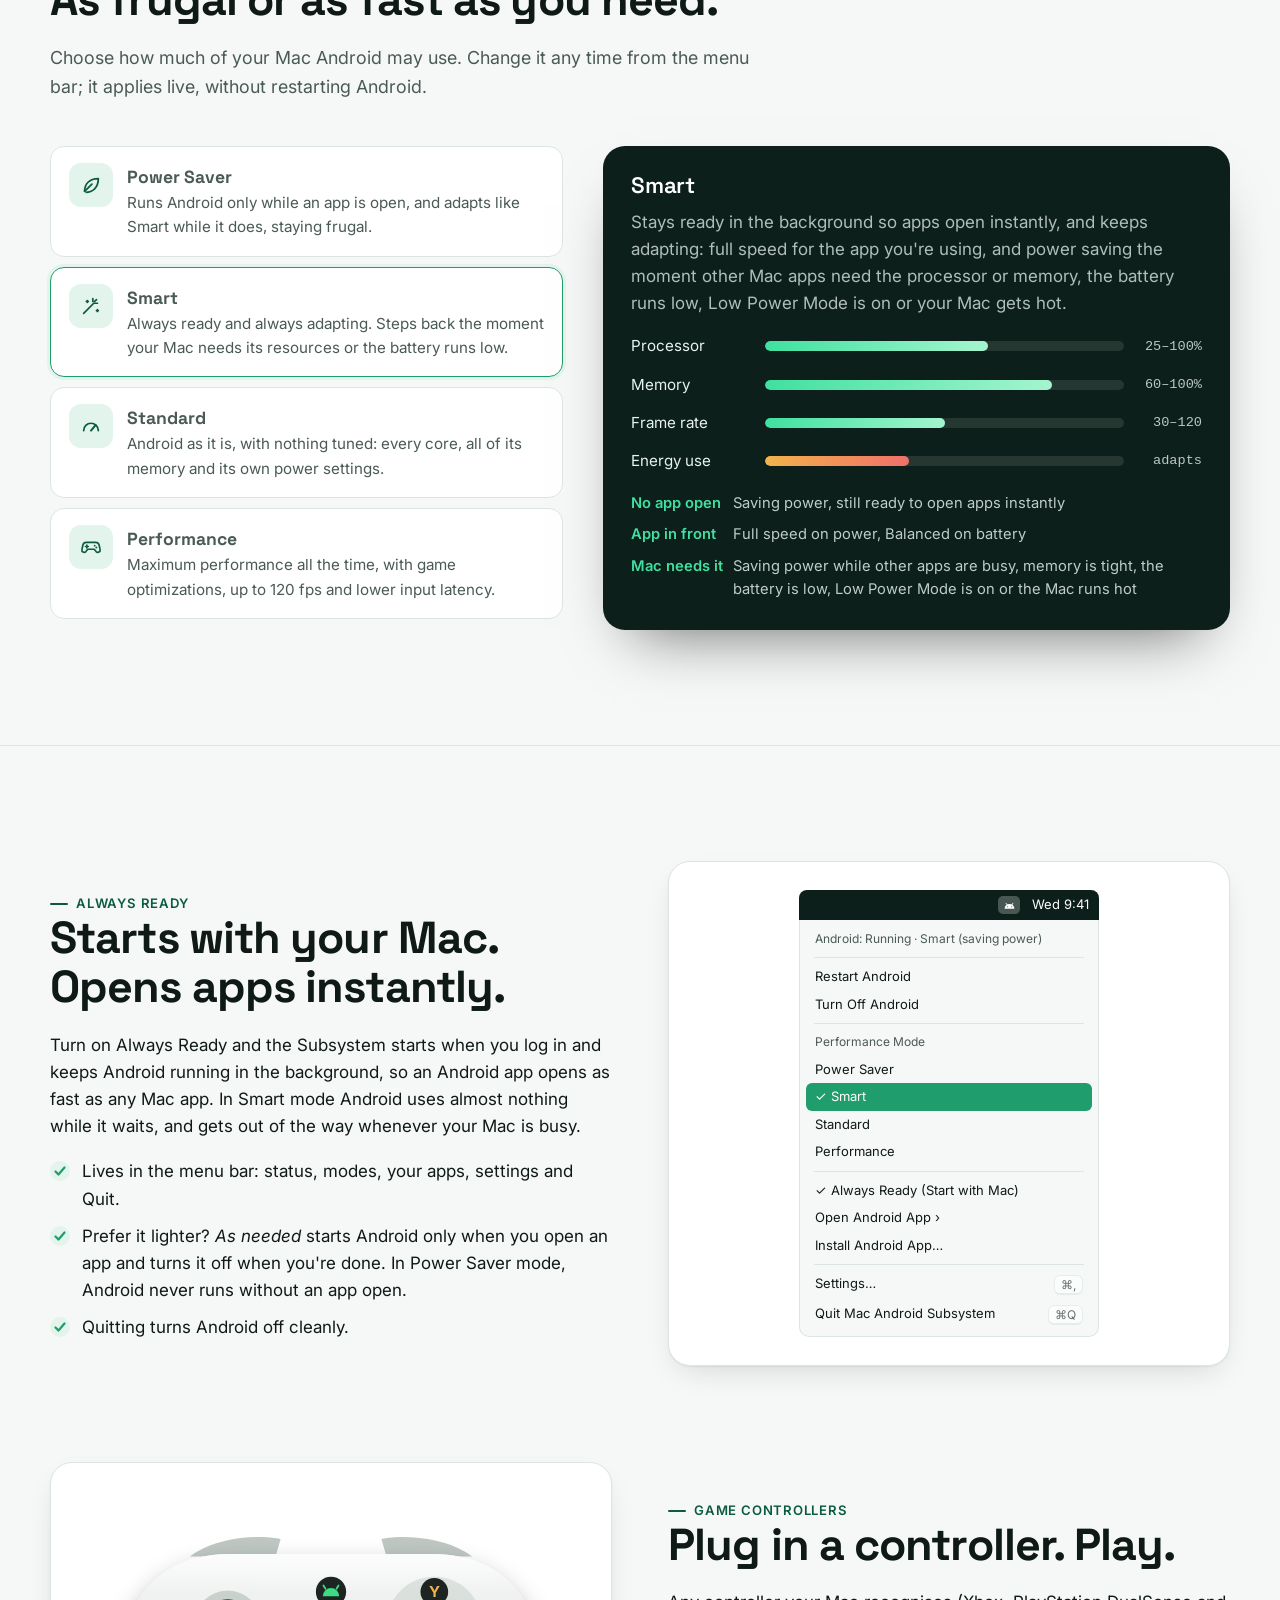
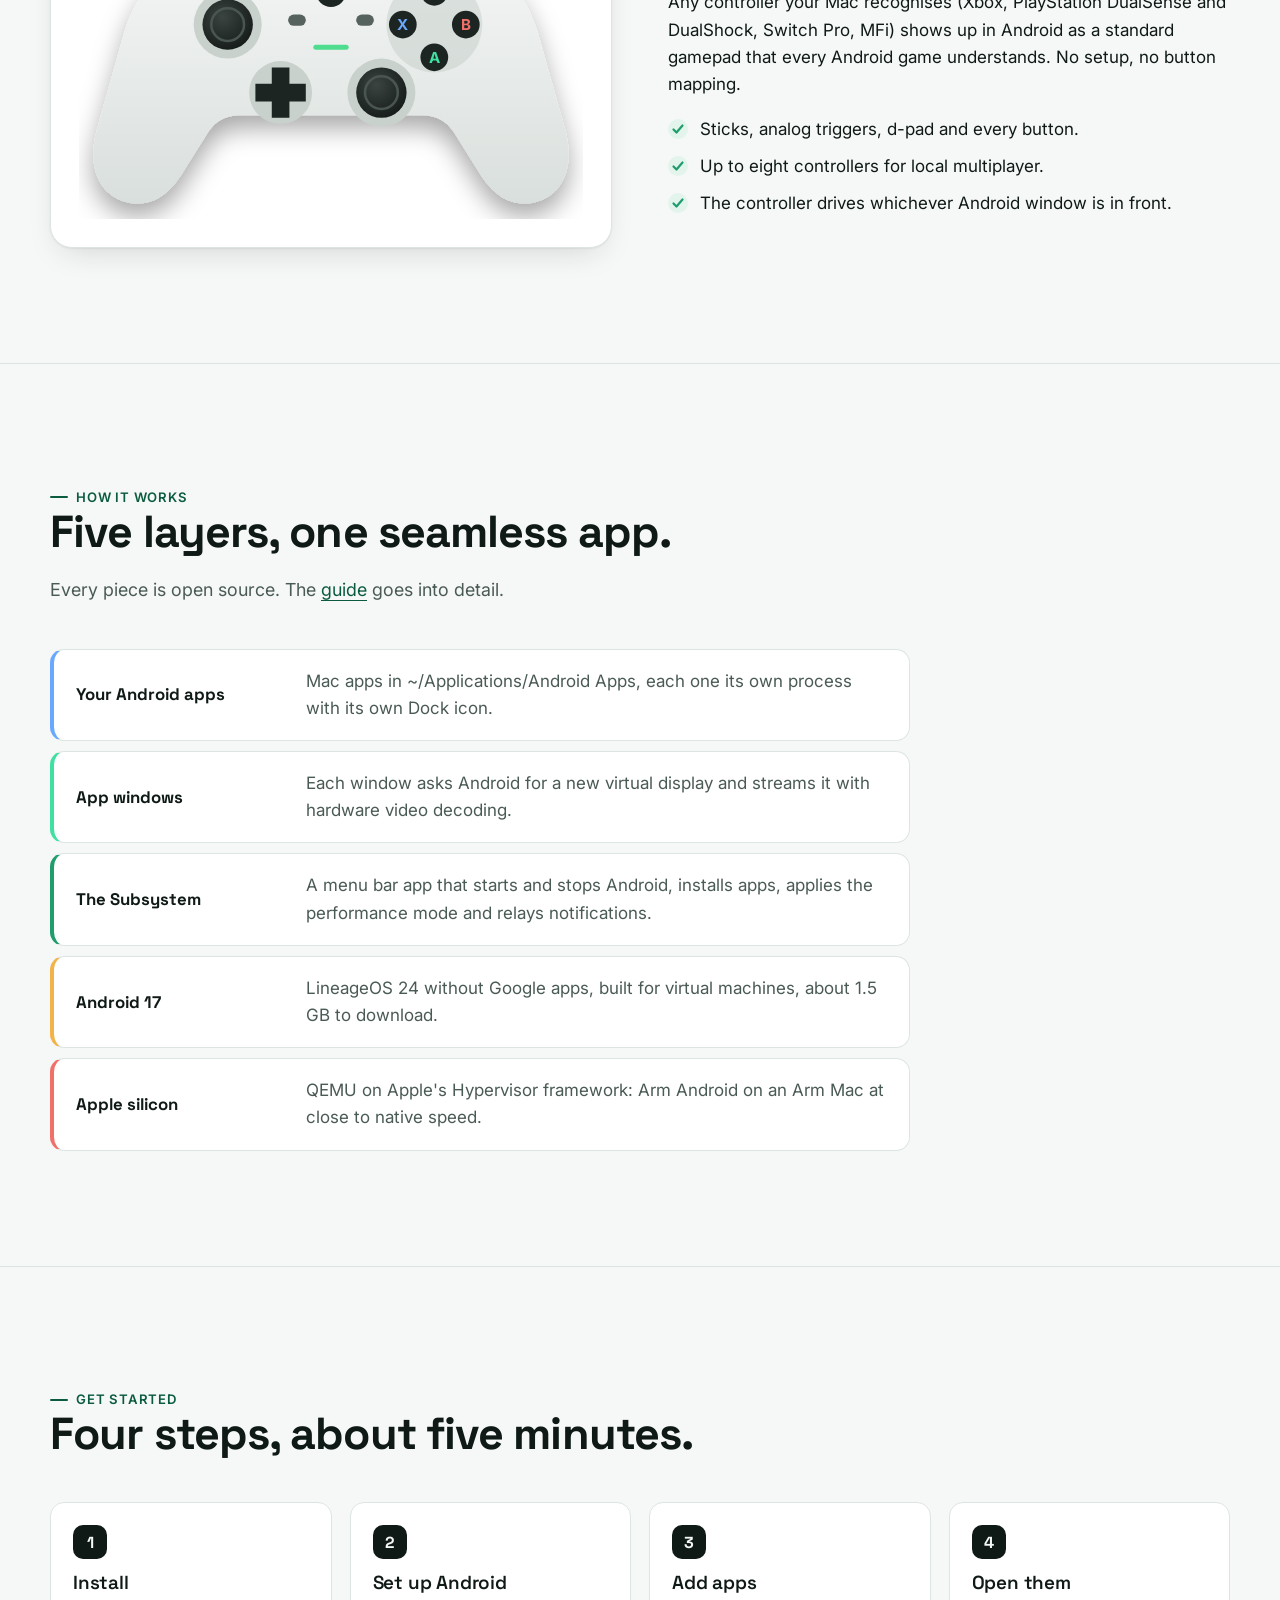
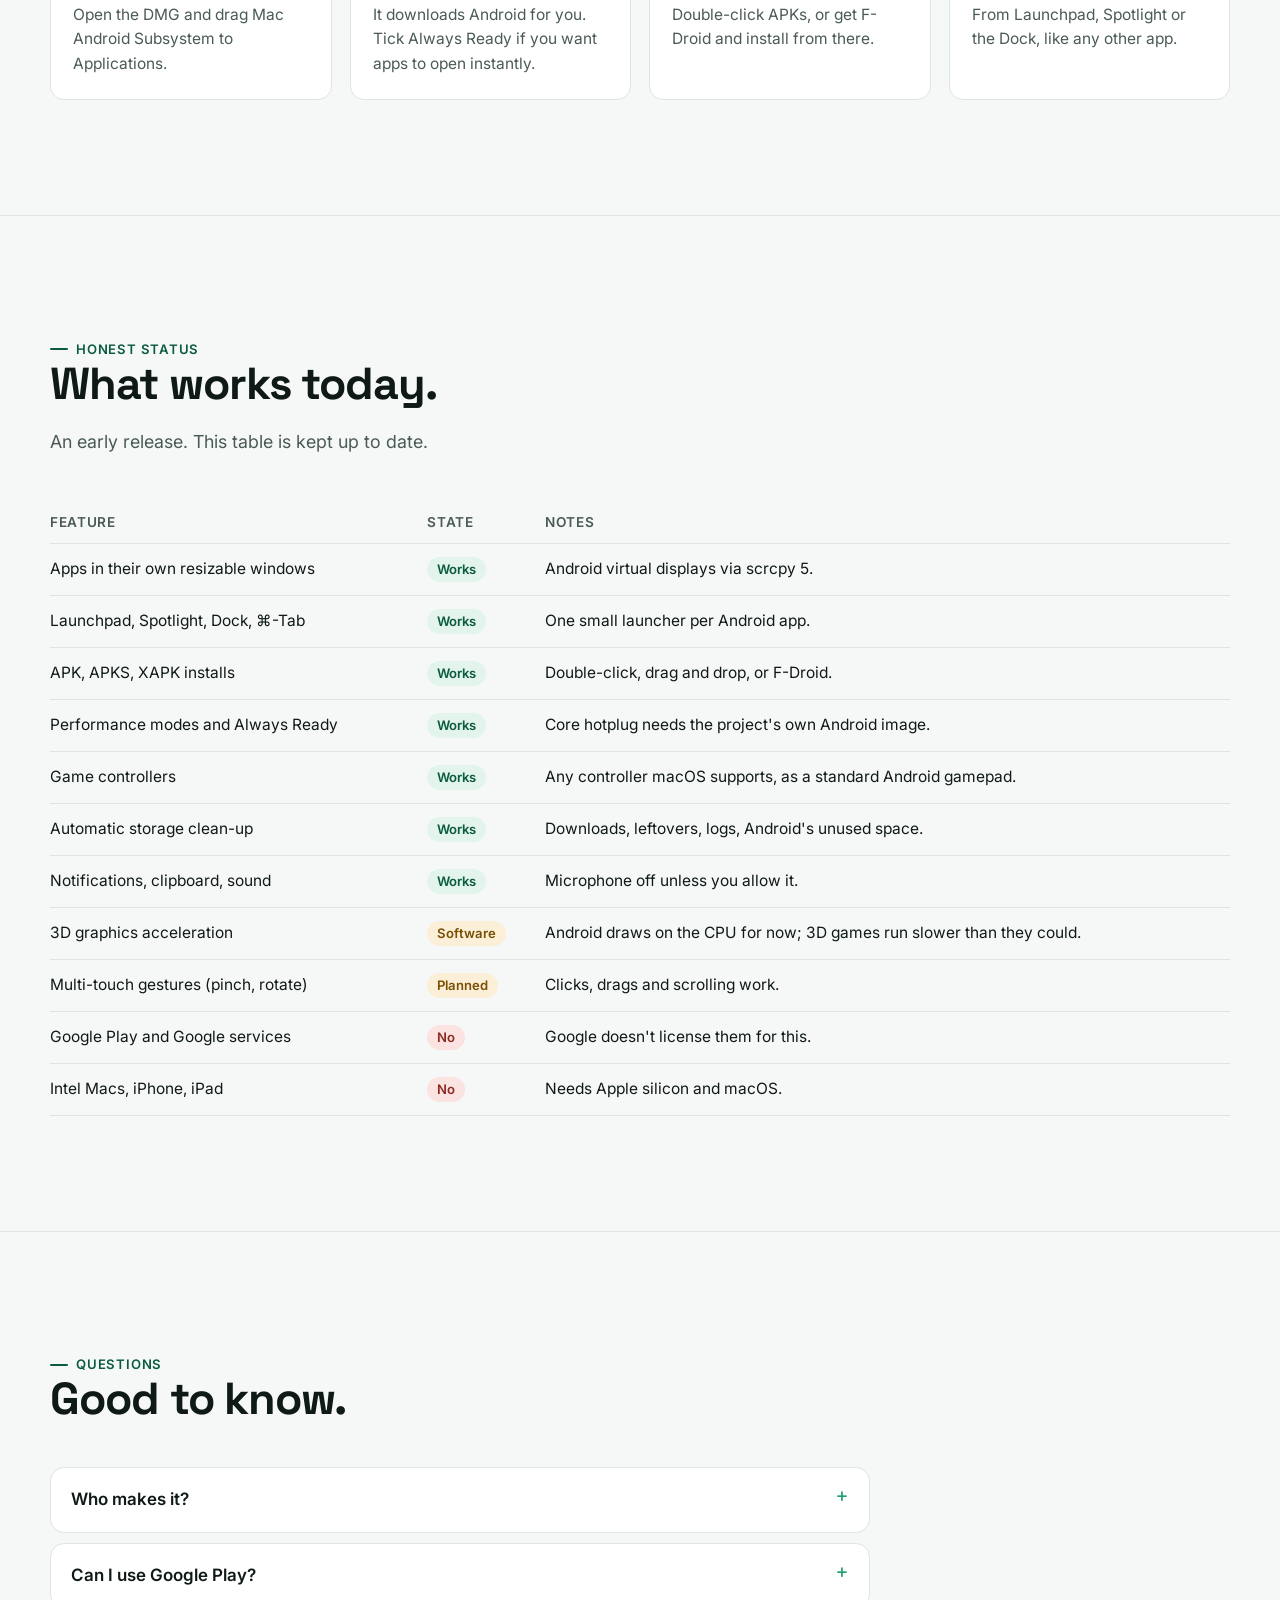
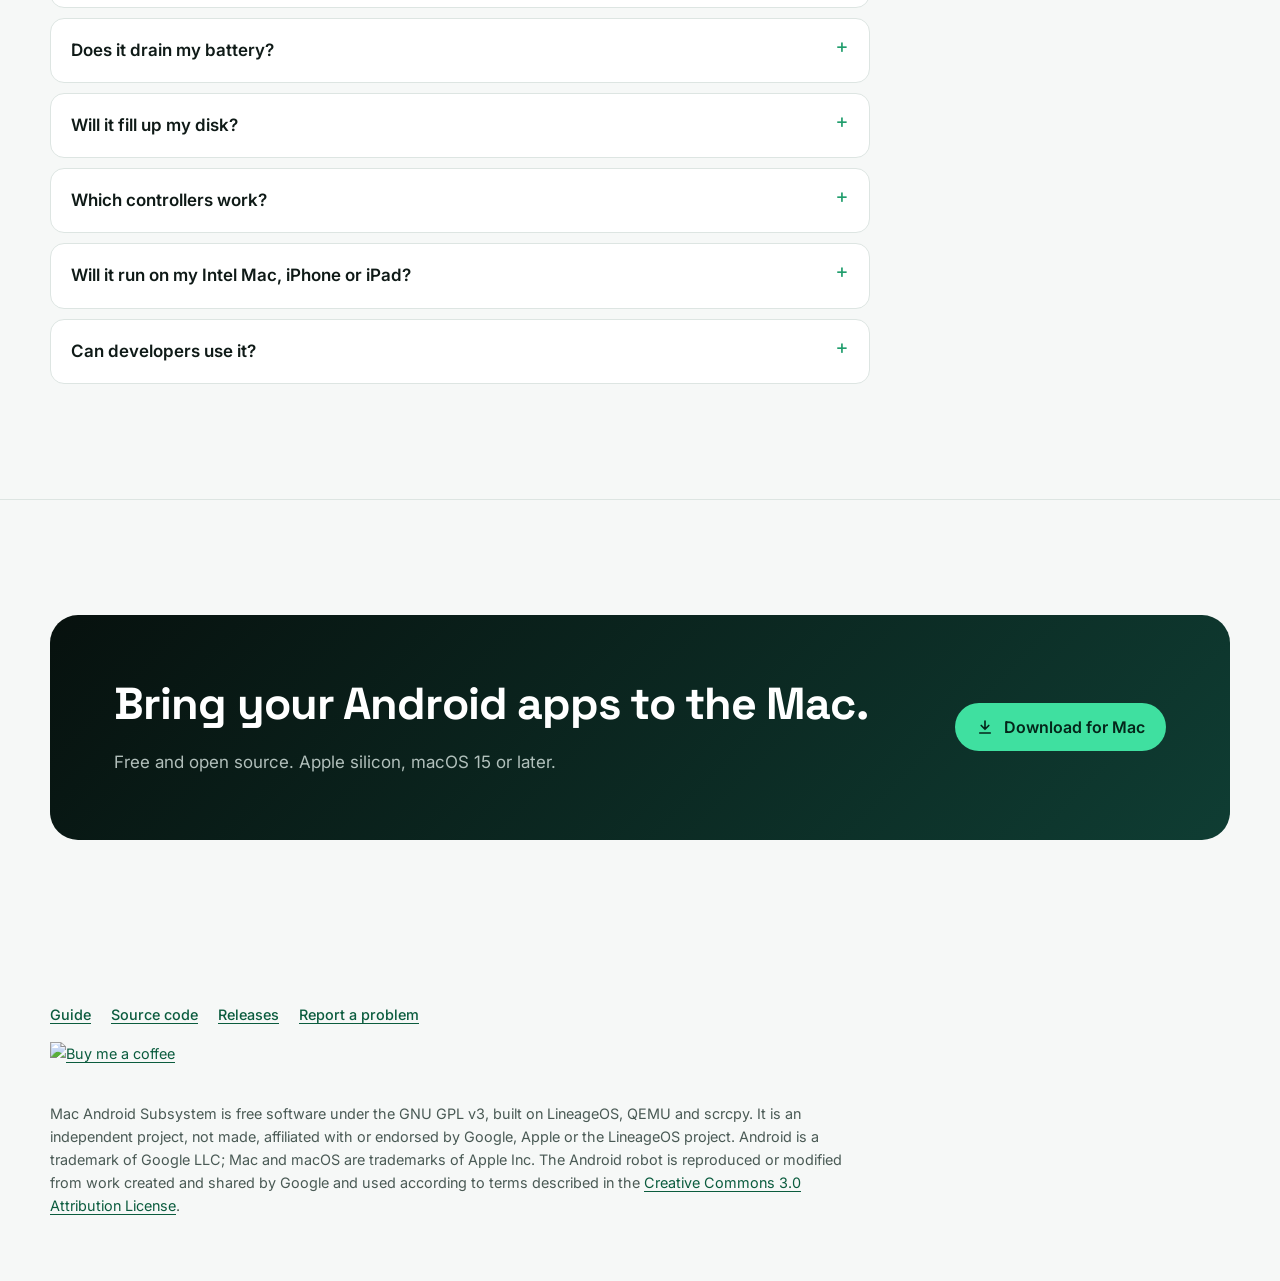
==== commit 2e152fbf: "README and website: banner, screenshots, features, FAQ, search metadata README: a banner with the Li" ====
--- a/site/index.html
+++ b/site/index.html
@@ -3,8 +3,99 @@
 <head>
   <meta charset="utf-8">
   <meta name="viewport" content="width=device-width, initial-scale=1">
-  <title>Mac Android Subsystem — Android apps, at home on your Mac</title>
-  <meta name="description" content="Mac Android Subsystem runs Android apps on your Mac like Mac apps: each one in its own window with its own Dock icon, game controllers, smart performance modes, and always ready in the background. Free and open source.">
+  <title>Mac Android Subsystem: Run Android Apps on Your Mac (Free, Open Source)</title>
+  <meta name="description" content="Run Android apps on your Mac like Mac apps. Mac Android Subsystem gives each Android app its own window and Dock icon on Apple silicon, with notifications, game controllers and privacy controls. Free and open source, no Google account.">
+  <meta name="keywords" content="run Android apps on Mac, Android on Mac, Android emulator for Mac, Apple silicon, APK on Mac, Windows Subsystem for Android for Mac, WSA Mac, LineageOS, F-Droid, open source">
+  <link rel="canonical" href="__PAGES__/">
+  <meta name="robots" content="index, follow, max-image-preview:large">
+  <meta property="og:type" content="website">
+  <meta property="og:site_name" content="Mac Android Subsystem">
+  <meta property="og:title" content="Mac Android Subsystem: Android apps, at home on your Mac">
+  <meta property="og:description" content="Run Android apps on your Mac like Mac apps. Mac Android Subsystem gives each Android app its own window and Dock icon on Apple silicon, with notifications, game controllers and privacy controls. Free and open source, no Google account.">
+  <meta property="og:url" content="__PAGES__/">
+  <meta property="og:image" content="__PAGES__/assets/og-image.png">
+  <meta property="og:image:width" content="1200">
+  <meta property="og:image:height" content="630">
+  <meta property="og:image:alt" content="The Mac Android Subsystem icon: the Android robot peeking into a glass Mac window">
+  <meta name="twitter:card" content="summary_large_image">
+  <meta name="twitter:title" content="Mac Android Subsystem: Android apps, at home on your Mac">
+  <meta name="twitter:description" content="Run Android apps on your Mac like Mac apps. Mac Android Subsystem gives each Android app its own window and Dock icon on Apple silicon, with notifications, game controllers and privacy controls. Free and open source, no Google account.">
+  <meta name="twitter:image" content="__PAGES__/assets/og-image.png">
+  <script type="application/ld+json">
+{
+  "@context": "https://schema.org",
+  "@graph": [
+    {
+      "@type": "SoftwareApplication",
+      "name": "Mac Android Subsystem",
+      "alternateName": [
+        "MAS",
+        "Mac Subsystem for Android"
+      ],
+      "description": "Run Android apps on your Mac like Mac apps. Mac Android Subsystem gives each Android app its own window and Dock icon on Apple silicon, with notifications, game controllers and privacy controls. Free and open source, no Google account.",
+      "applicationCategory": "UtilitiesApplication",
+      "operatingSystem": "macOS 15 or later (Apple silicon)",
+      "url": "__PAGES__/",
+      "downloadUrl": "https://github.com/__REPO__/releases/latest",
+      "image": "__PAGES__/assets/og-image.png",
+      "screenshot": "__PAGES__/assets/og-image.png",
+      "license": "https://www.gnu.org/licenses/gpl-3.0.html",
+      "isAccessibleForFree": true,
+      "offers": {
+        "@type": "Offer",
+        "price": "0",
+        "priceCurrency": "USD"
+      },
+      "codeRepository": "https://github.com/__REPO__"
+    },
+    {
+      "@type": "FAQPage",
+      "mainEntity": [
+        {
+          "@type": "Question",
+          "name": "Can I run Android apps on a Mac?",
+          "acceptedAnswer": {
+            "@type": "Answer",
+            "text": "Yes. On a Mac with Apple silicon and macOS 15 or later, Mac Android Subsystem runs Android (LineageOS) in the background and shows each Android app in its own Mac window with its own Dock icon."
+          }
+        },
+        {
+          "@type": "Question",
+          "name": "Is Mac Android Subsystem an emulator?",
+          "acceptedAnswer": {
+            "@type": "Answer",
+            "text": "It runs Arm Android in a virtual machine on Apple's Hypervisor framework, on an Arm Mac, so apps run at close to native speed, and each one appears as a Mac app rather than inside a phone-shaped emulator window."
+          }
+        },
+        {
+          "@type": "Question",
+          "name": "Is it like the Windows Subsystem for Android (WSA) for Mac?",
+          "acceptedAnswer": {
+            "@type": "Answer",
+            "text": "Yes, that's the idea: Android apps side by side with Mac apps, in their own windows, found in Launchpad and Spotlight."
+          }
+        },
+        {
+          "@type": "Question",
+          "name": "Does it include the Google Play Store?",
+          "acceptedAnswer": {
+            "@type": "Answer",
+            "text": "No. It has no Google apps or services. Install apps from F-Droid or any APK, APKS, APKM or XAPK file by double-clicking it."
+          }
+        },
+        {
+          "@type": "Question",
+          "name": "Is Mac Android Subsystem free?",
+          "acceptedAnswer": {
+            "@type": "Answer",
+            "text": "Yes. It is free and open source under the GPL-3.0 license."
+          }
+        }
+      ]
+    }
+  ]
+}
+  </script>
   <meta name="theme-color" content="#07110e">
   <link rel="icon" href="assets/favicon.png">
   <link rel="apple-touch-icon" href="assets/apple-touch-icon.png">
@@ -132,6 +223,23 @@
           <div class="card"><div class="glyph"><svg><use href="#i-pad"/></svg></div><h3>Game controllers</h3><p>Connect an Xbox, PlayStation or Switch controller to your Mac and Android games pick it up automatically.</p></div>
           <div class="card"><div class="glyph"><svg><use href="#i-window"/></svg></div><h3>Privacy controls</h3><p>See which apps asked for your camera, microphone, location, contacts and more, and turn access on or off in Settings › Privacy, like on your Mac.</p></div>
           <div class="card"><div class="glyph"><svg><use href="#i-code"/></svg></div><h3>Open source</h3><p>GPLv3, built on LineageOS, QEMU and scrcpy. No account, no Google services, nothing leaves your Mac.</p></div>
+        </div>
+      </div>
+    </section>
+
+    <section class="band" id="screenshots">
+      <div class="container">
+        <div class="section-head">
+          <span class="eyebrow">See it running</span>
+          <h2>Real Android apps, real Mac windows.</h2>
+          <p>Screenshots from a Mac running Mac Android Subsystem: F-Droid in its own window, Settings modelled on System Settings, and Privacy controls like on your Mac.</p>
+        </div>
+        <div class="shots">
+          <figure class="shot tall"><img src="assets/screenshot-app-window.png" alt="F-Droid, an Android app store, running in its own Mac window" loading="lazy" width="486" height="900"><figcaption>An Android app in its own window</figcaption></figure>
+          <div class="shots-col">
+            <figure class="shot"><img src="assets/screenshot-privacy.png" alt="Settings › Privacy: which Android apps may use the camera, microphone, location and more" loading="lazy" width="1200" height="891"><figcaption>Privacy, like on your Mac</figcaption></figure>
+            <figure class="shot"><img src="assets/screenshot-settings.png" alt="Settings window showing Android running, Always Ready and resources" loading="lazy" width="1200" height="891"><figcaption>Settings, like System Settings</figcaption></figure>
+          </div>
         </div>
       </div>
     </section>
--- a/site/site.css
+++ b/site/site.css
@@ -407,3 +407,14 @@
   .dock span { width: 22px; height: 22px; border-radius: 6px; }
   .status th:nth-child(3), .status td:nth-child(3) { display: none; }
 }
+
+/* Screenshots */
+.shots { display: grid; grid-template-columns: minmax(0, 1fr) minmax(0, 2fr); gap: 24px; align-items: start; }
+.shots-col { display: grid; gap: 24px; }
+.shot { margin: 0; }
+.shot img { display: block; width: 100%; height: auto; }
+.shot figcaption { margin-top: 10px; color: var(--ink-soft); font-size: 0.95rem; text-align: center; }
+@media (max-width: 760px) {
+  .shots { grid-template-columns: 1fr; }
+  .shot.tall { max-width: 360px; margin: 0 auto; }
+}
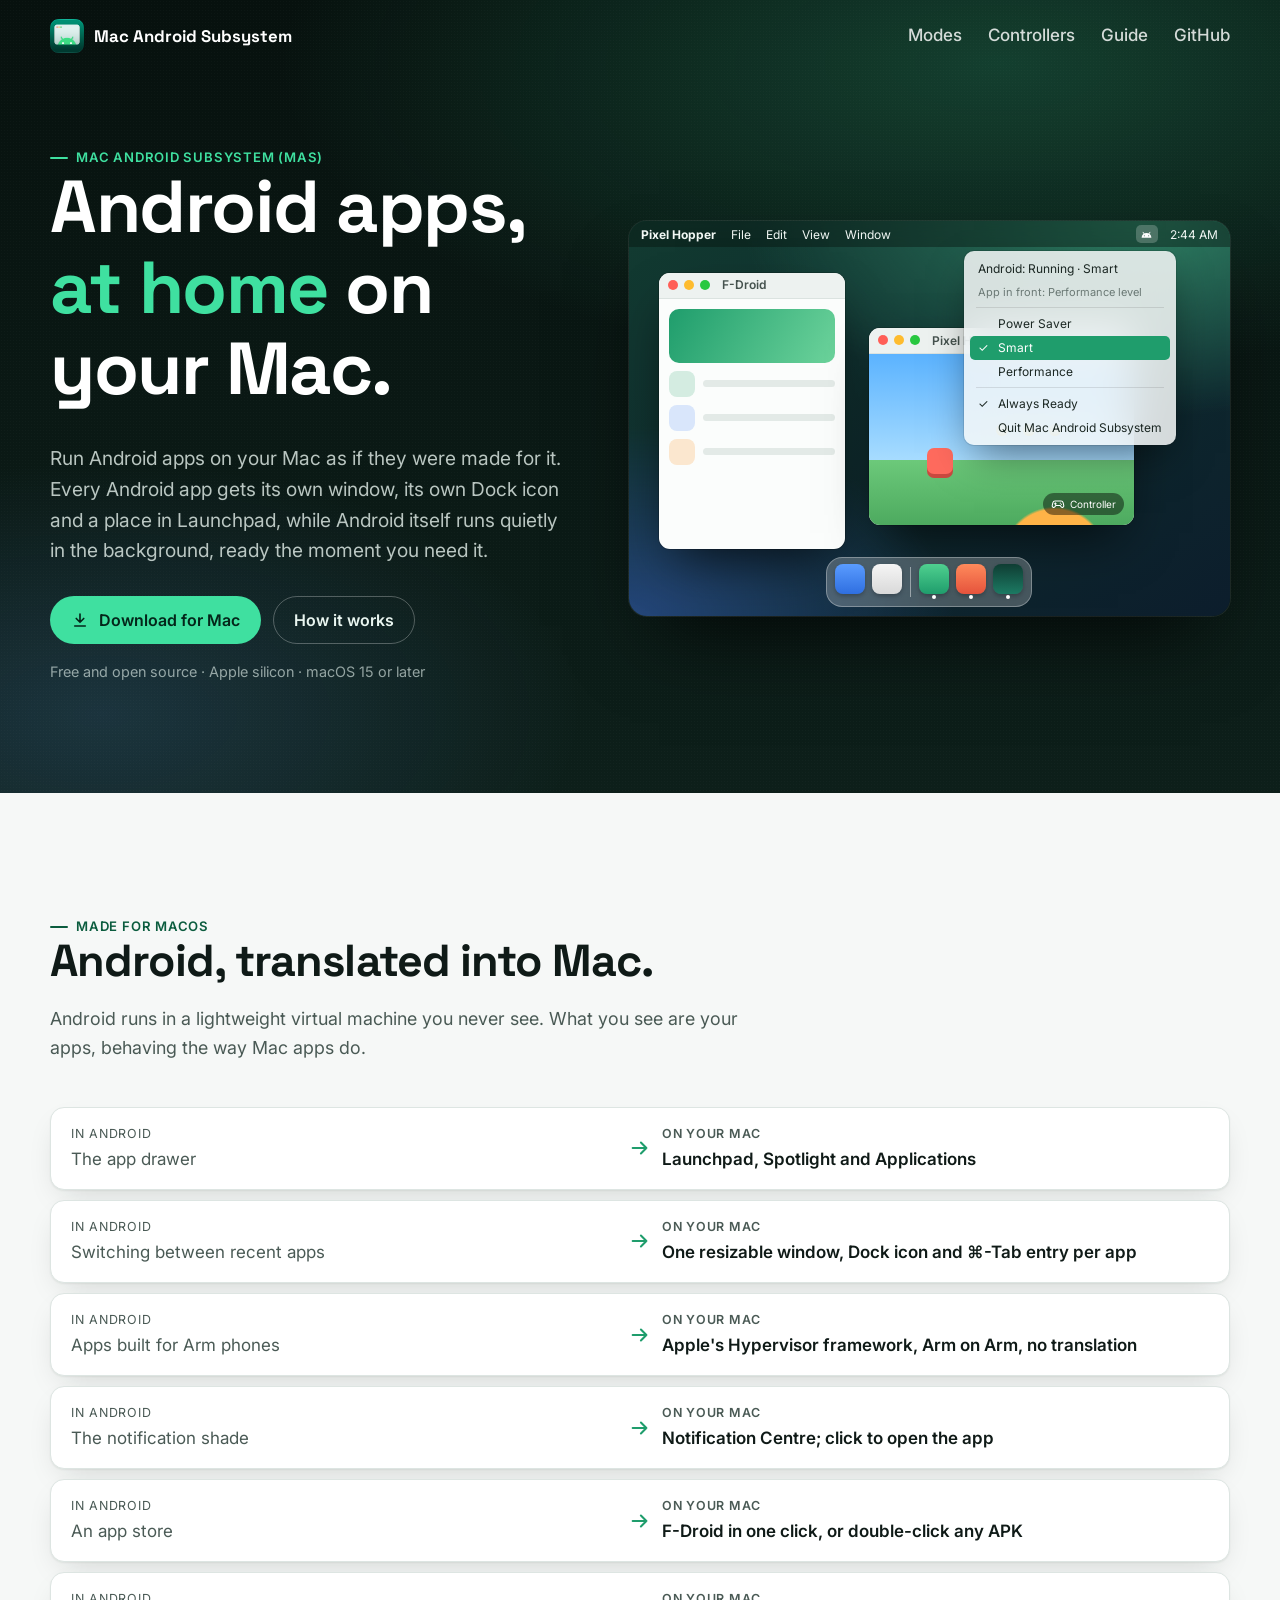
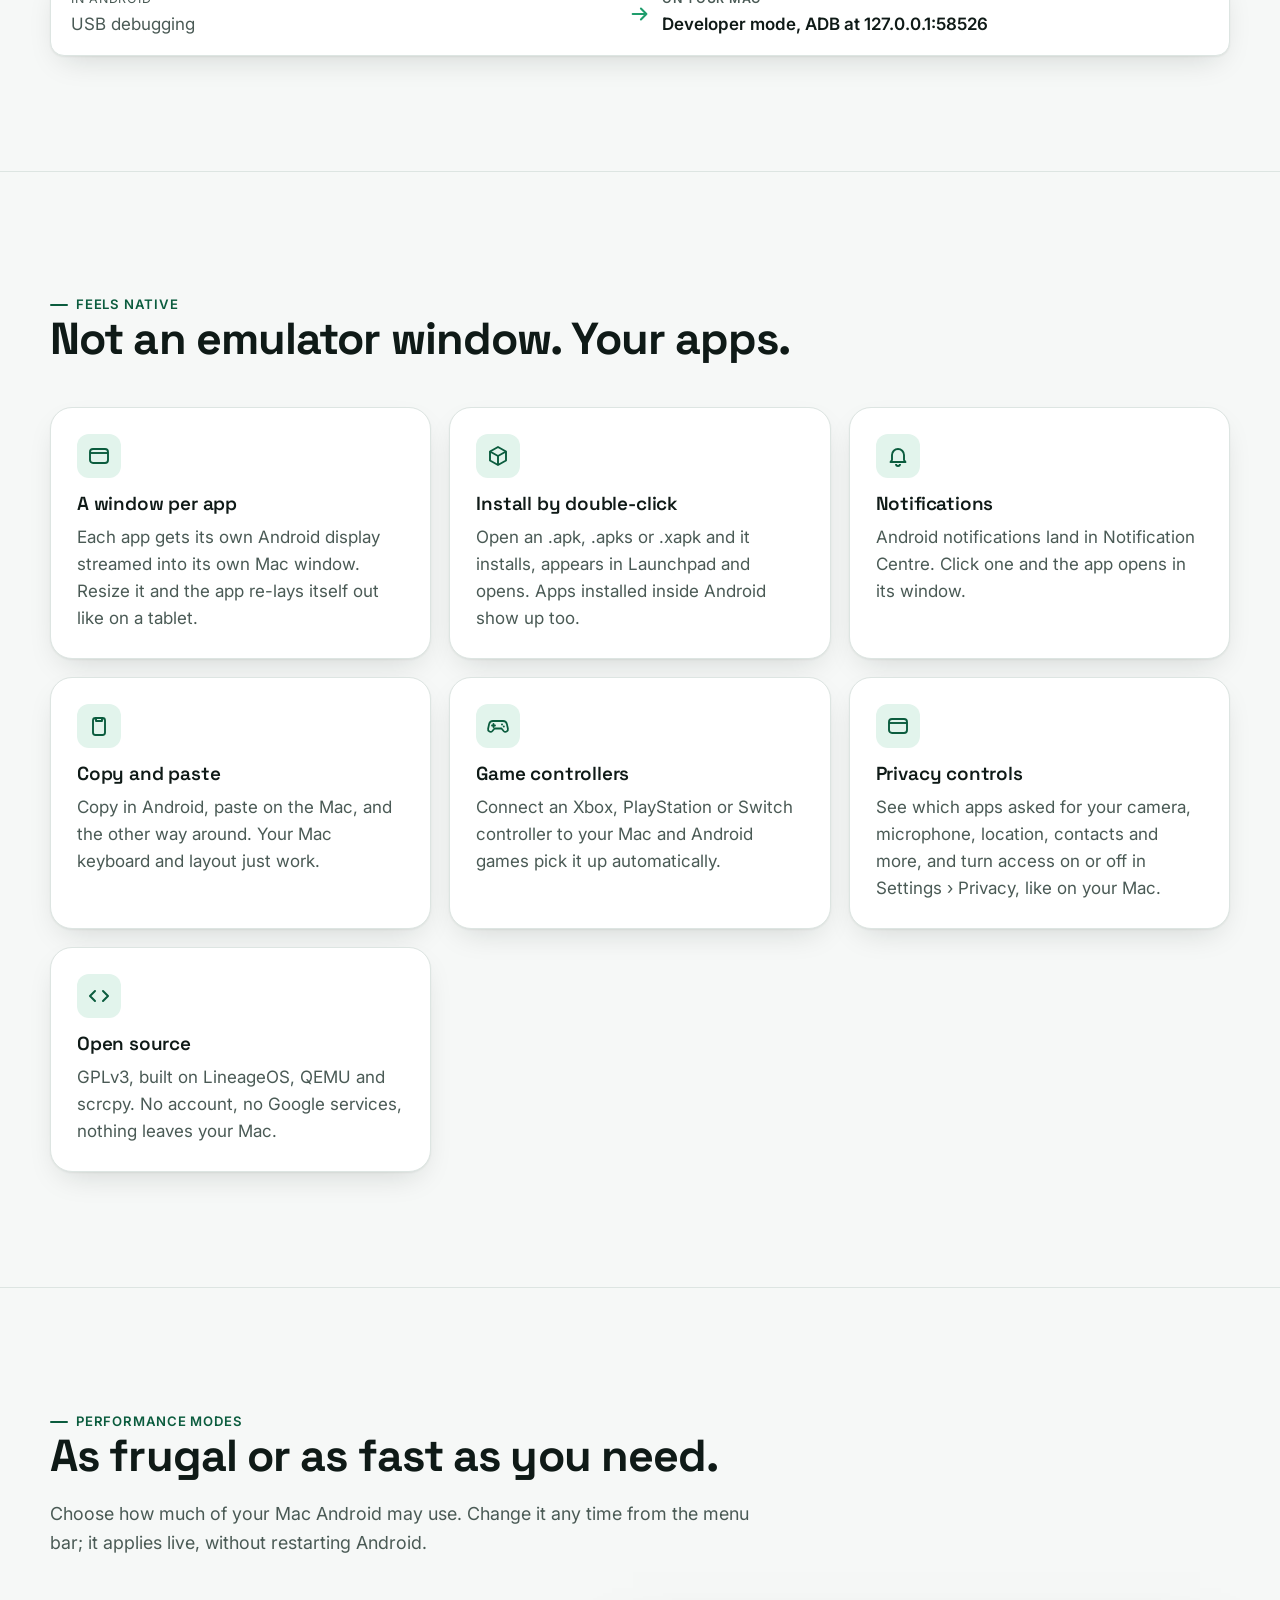
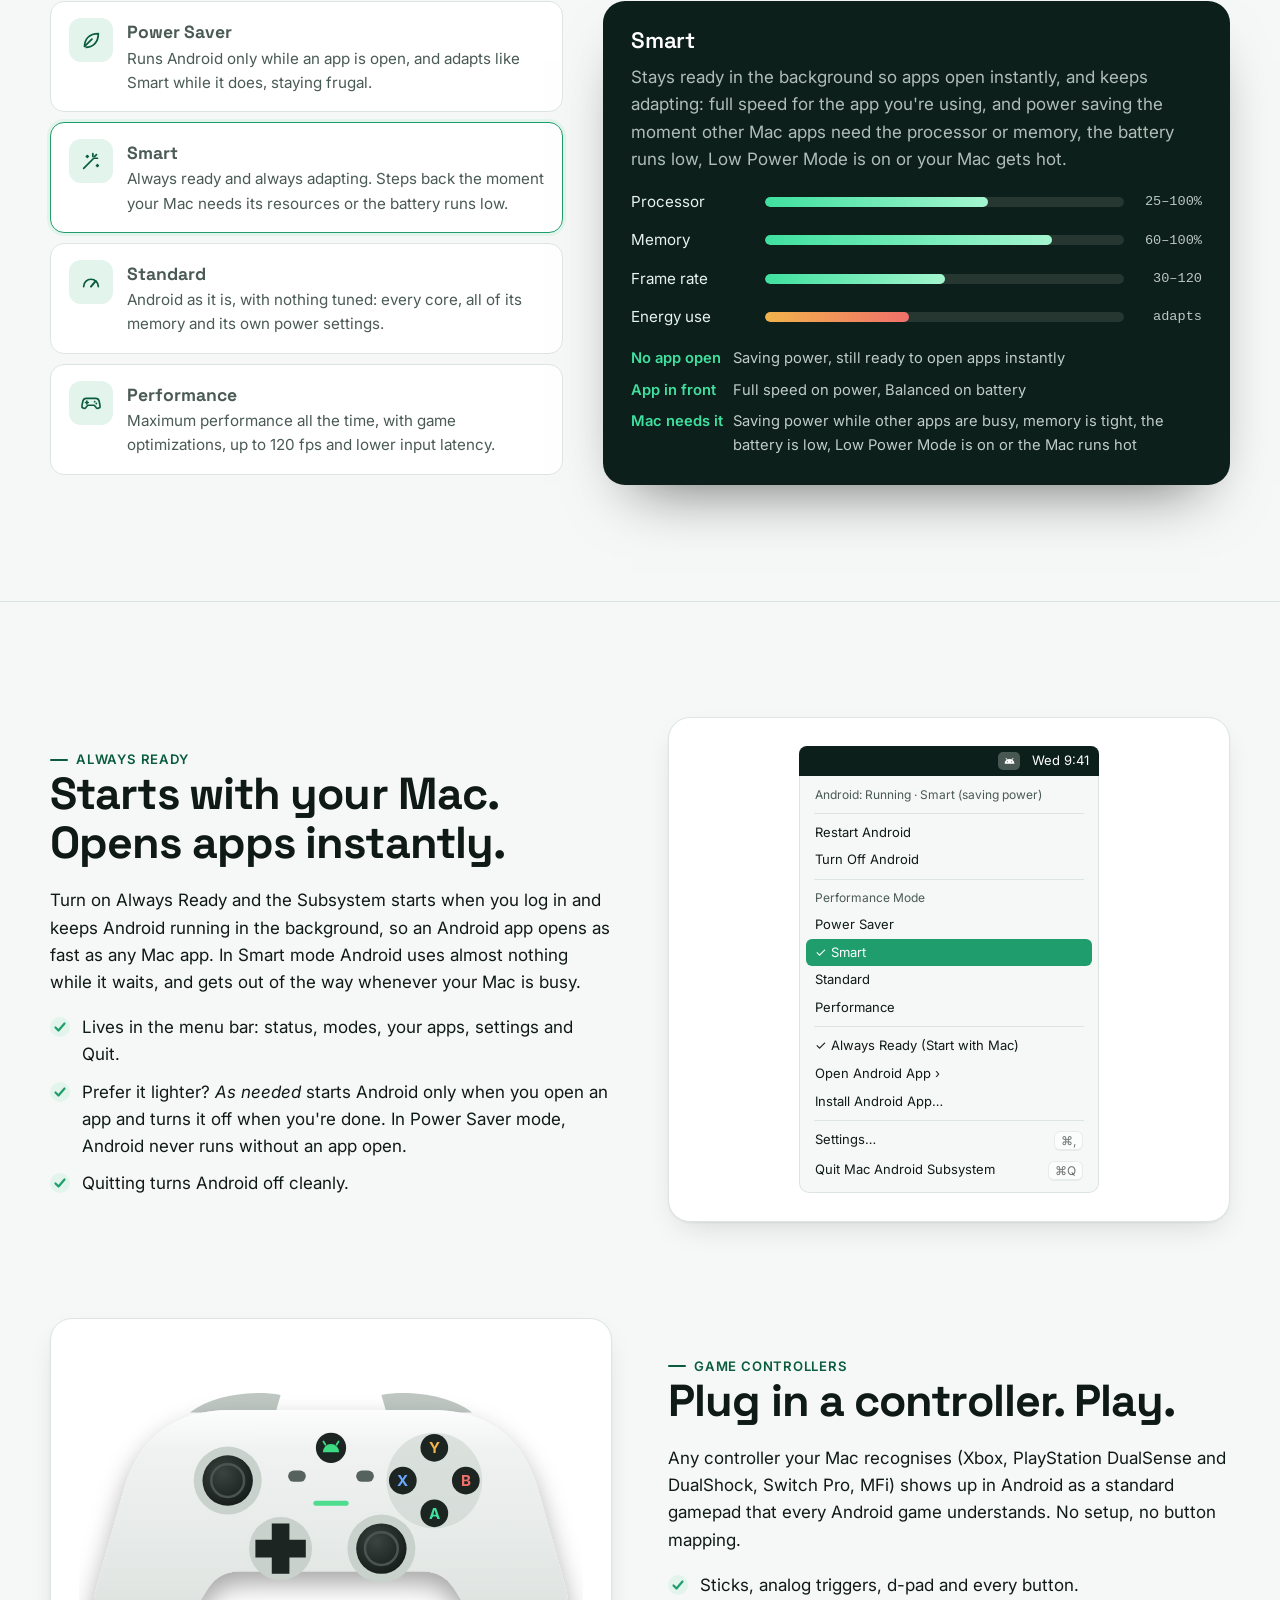
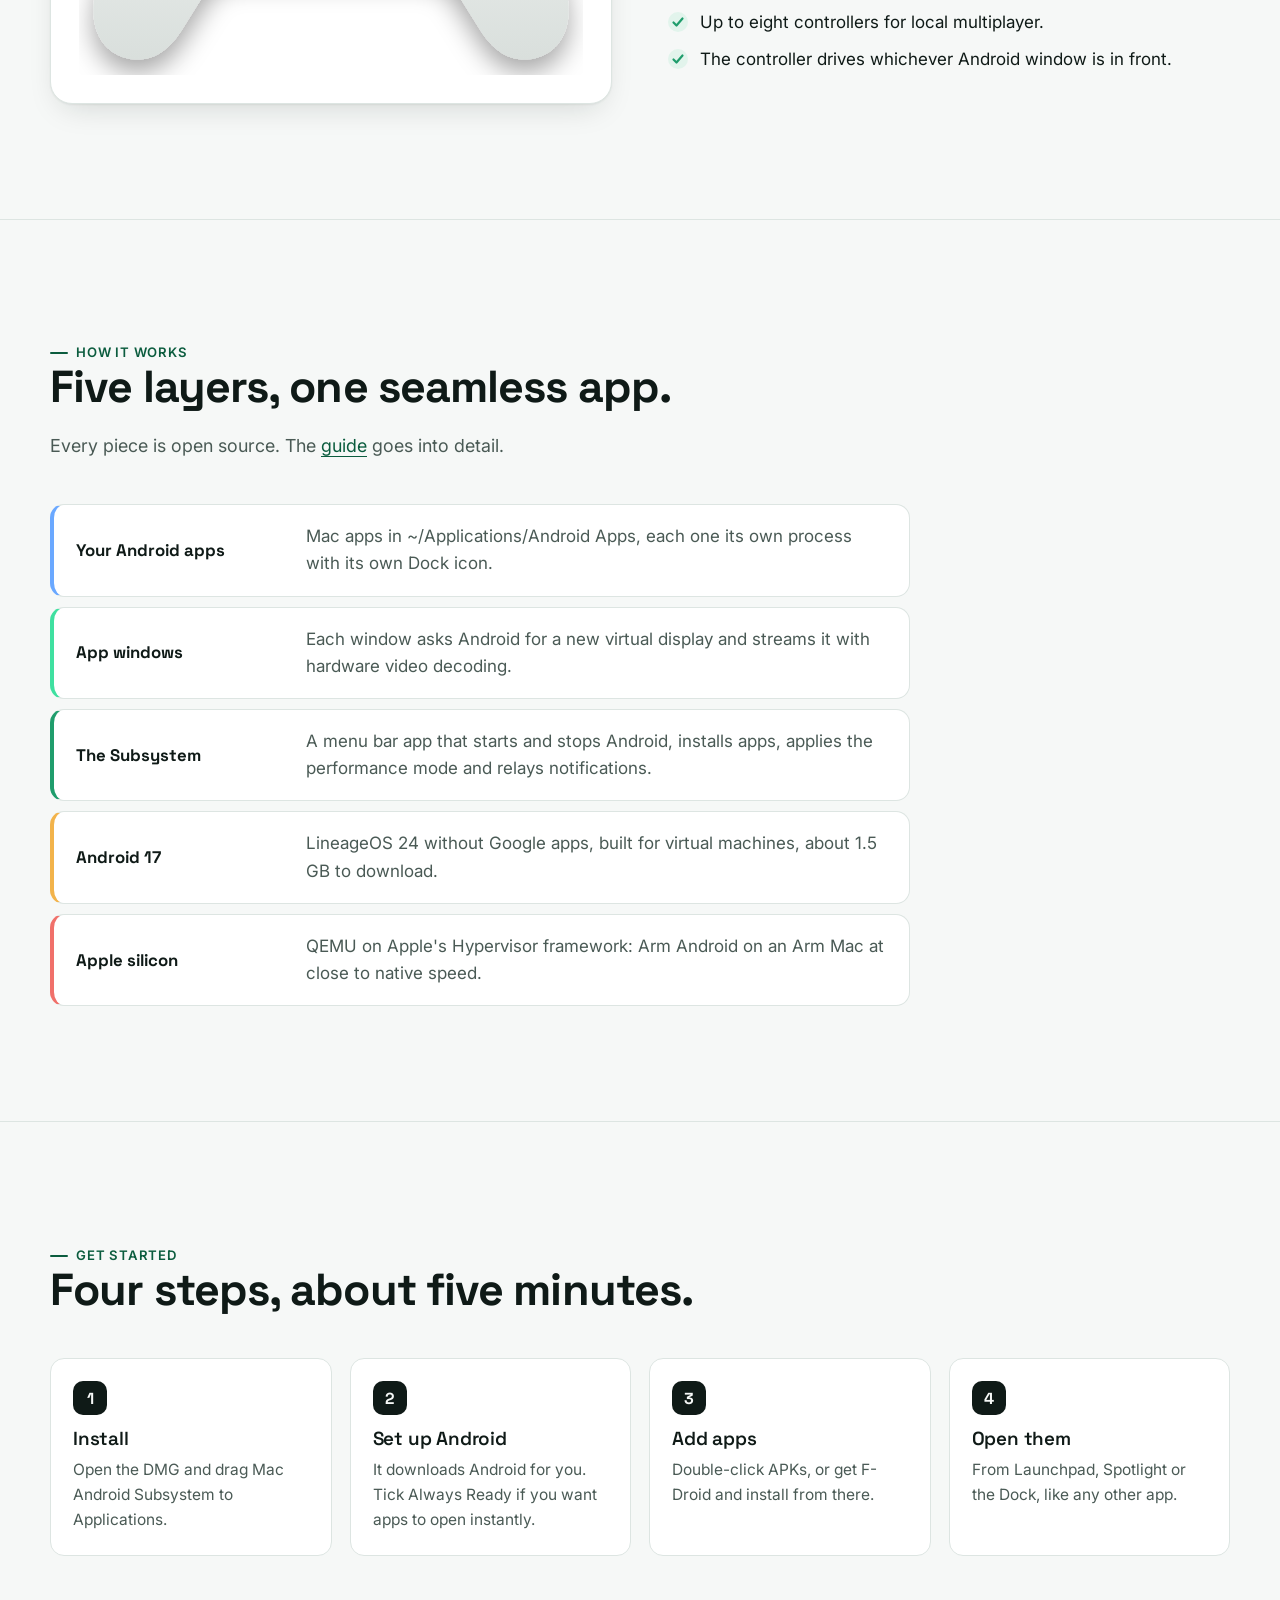
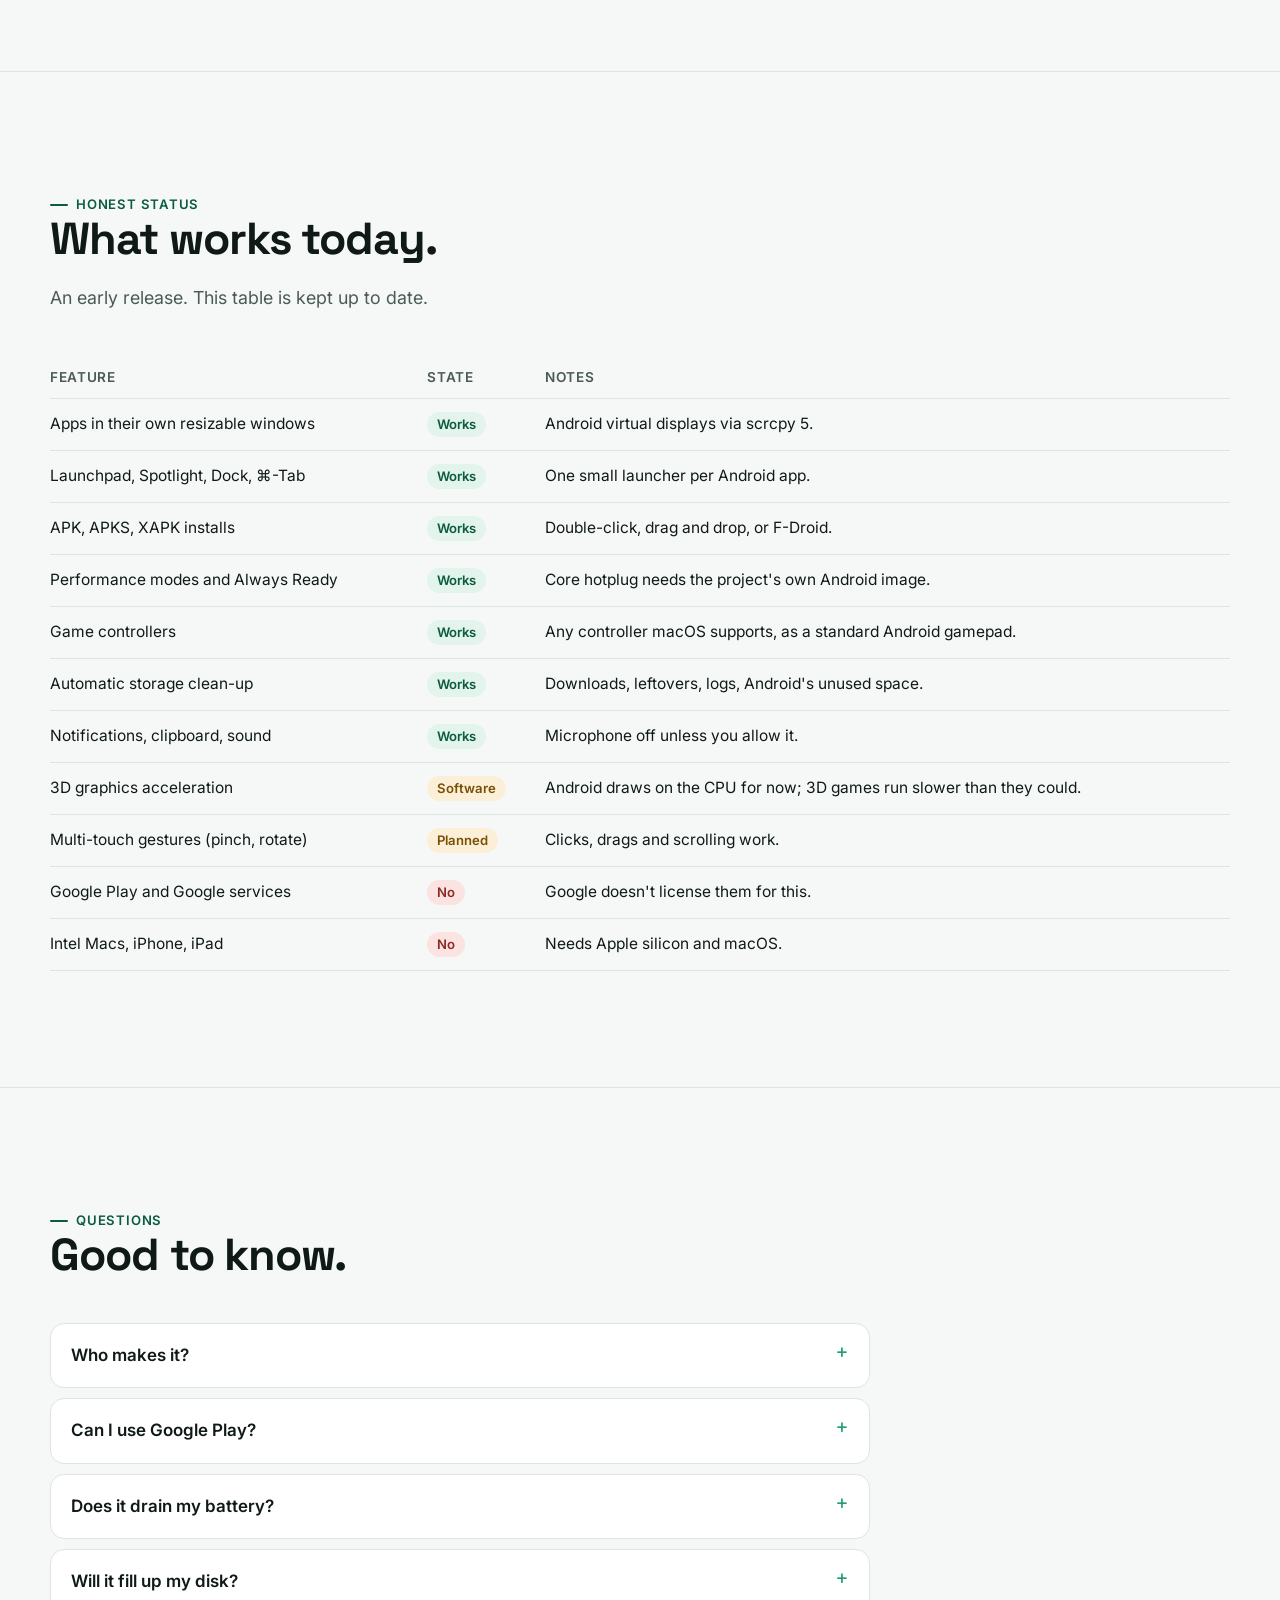
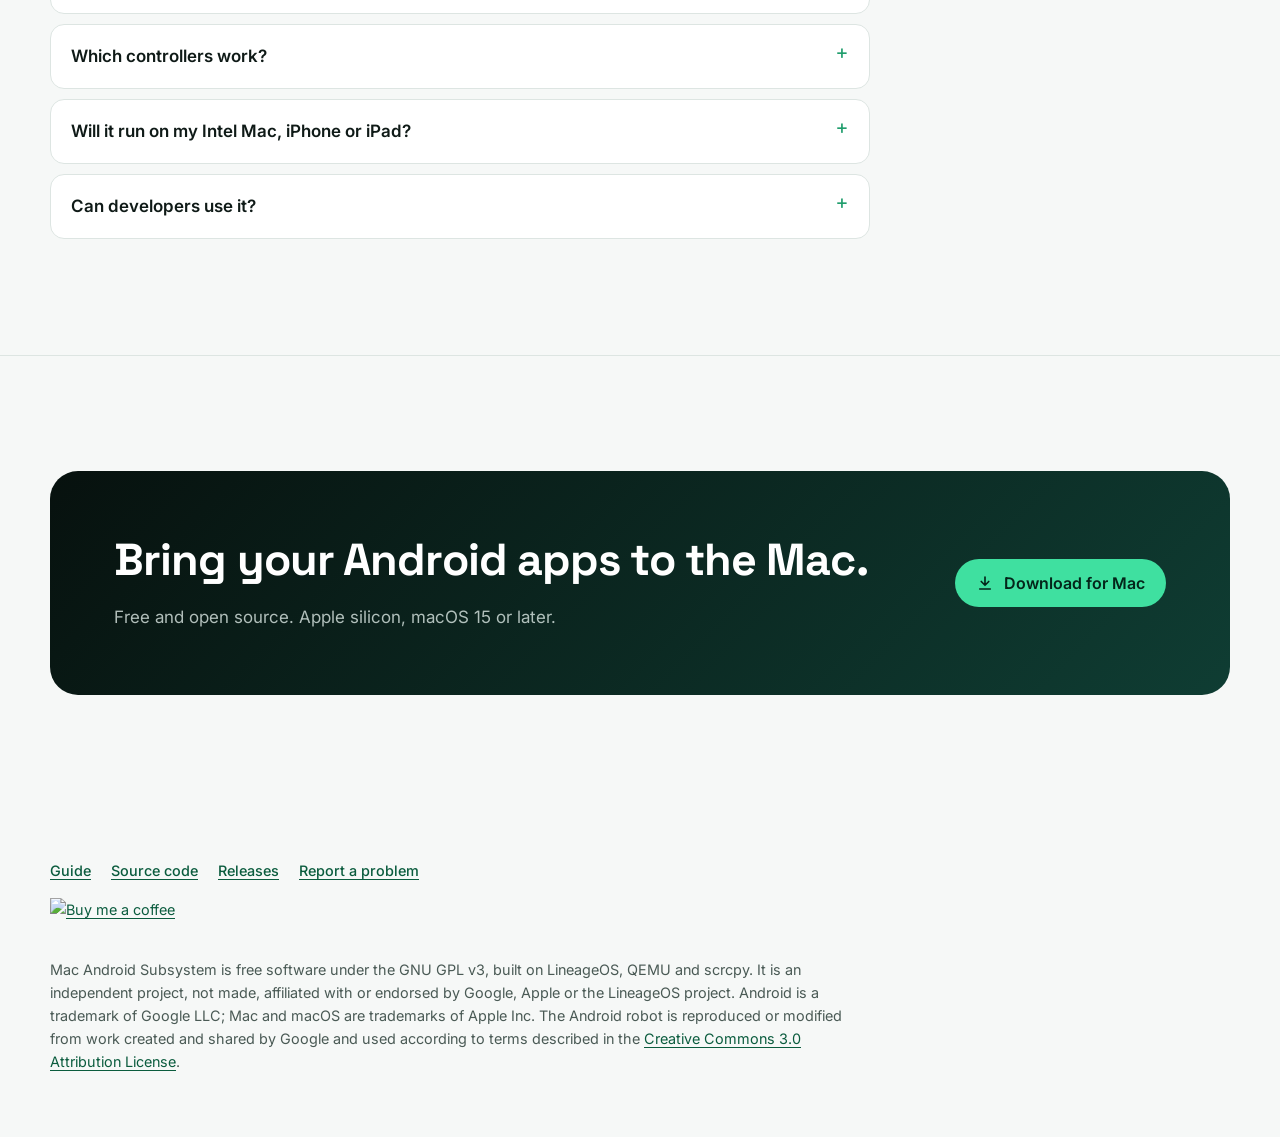
==== commit d277e279: "Banner without Liquid Glass; website without screenshots The README banner and social preview list N" ====
--- a/site/index.html
+++ b/site/index.html
@@ -227,23 +227,6 @@
       </div>
     </section>
 
-    <section class="band" id="screenshots">
-      <div class="container">
-        <div class="section-head">
-          <span class="eyebrow">See it running</span>
-          <h2>Real Android apps, real Mac windows.</h2>
-          <p>Screenshots from a Mac running Mac Android Subsystem: F-Droid in its own window, Settings modelled on System Settings, and Privacy controls like on your Mac.</p>
-        </div>
-        <div class="shots">
-          <figure class="shot tall"><img src="assets/screenshot-app-window.png" alt="F-Droid, an Android app store, running in its own Mac window" loading="lazy" width="486" height="900"><figcaption>An Android app in its own window</figcaption></figure>
-          <div class="shots-col">
-            <figure class="shot"><img src="assets/screenshot-privacy.png" alt="Settings › Privacy: which Android apps may use the camera, microphone, location and more" loading="lazy" width="1200" height="891"><figcaption>Privacy, like on your Mac</figcaption></figure>
-            <figure class="shot"><img src="assets/screenshot-settings.png" alt="Settings window showing Android running, Always Ready and resources" loading="lazy" width="1200" height="891"><figcaption>Settings, like System Settings</figcaption></figure>
-          </div>
-        </div>
-      </div>
-    </section>
-
     <section class="band" id="modes">
       <div class="container">
         <div class="section-head">
--- a/site/site.css
+++ b/site/site.css
@@ -407,14 +407,3 @@
   .dock span { width: 22px; height: 22px; border-radius: 6px; }
   .status th:nth-child(3), .status td:nth-child(3) { display: none; }
 }
-
-/* Screenshots */
-.shots { display: grid; grid-template-columns: minmax(0, 1fr) minmax(0, 2fr); gap: 24px; align-items: start; }
-.shots-col { display: grid; gap: 24px; }
-.shot { margin: 0; }
-.shot img { display: block; width: 100%; height: auto; }
-.shot figcaption { margin-top: 10px; color: var(--ink-soft); font-size: 0.95rem; text-align: center; }
-@media (max-width: 760px) {
-  .shots { grid-template-columns: 1fr; }
-  .shot.tall { max-width: 360px; margin: 0 auto; }
-}
